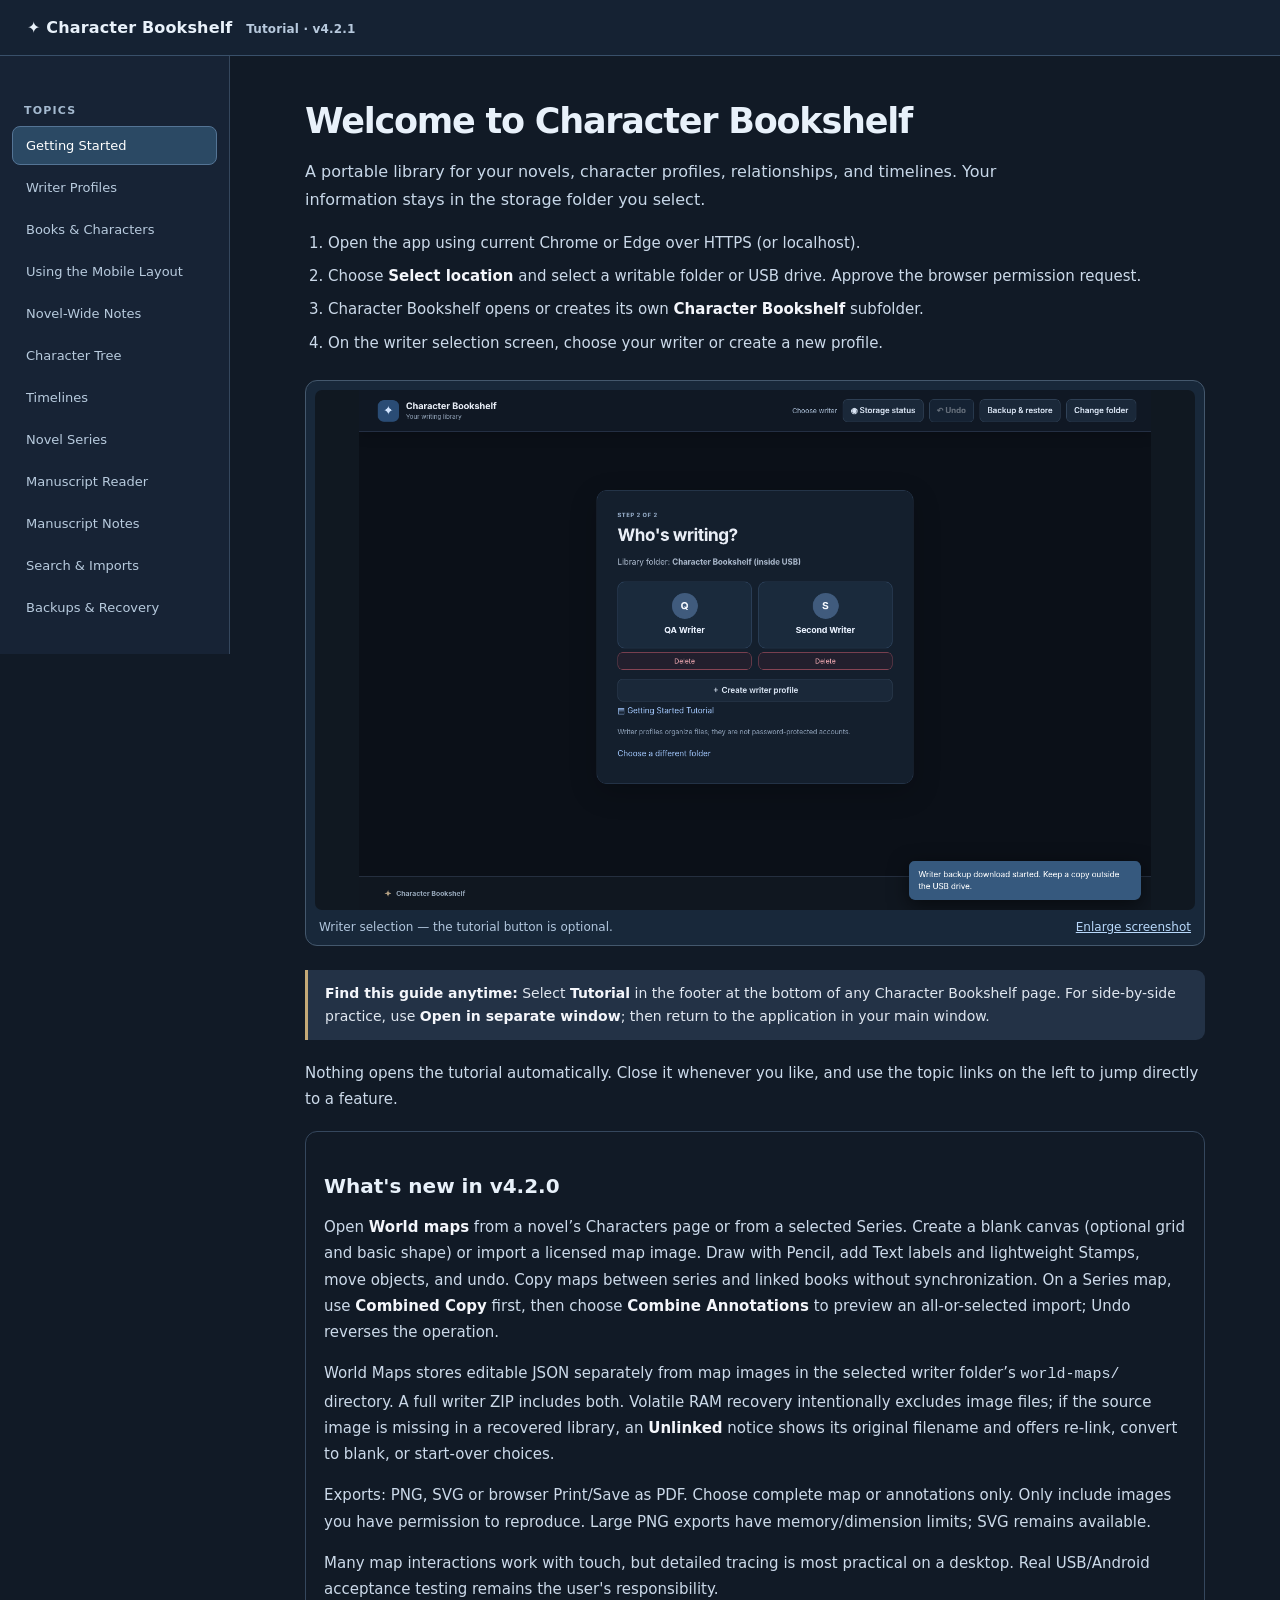
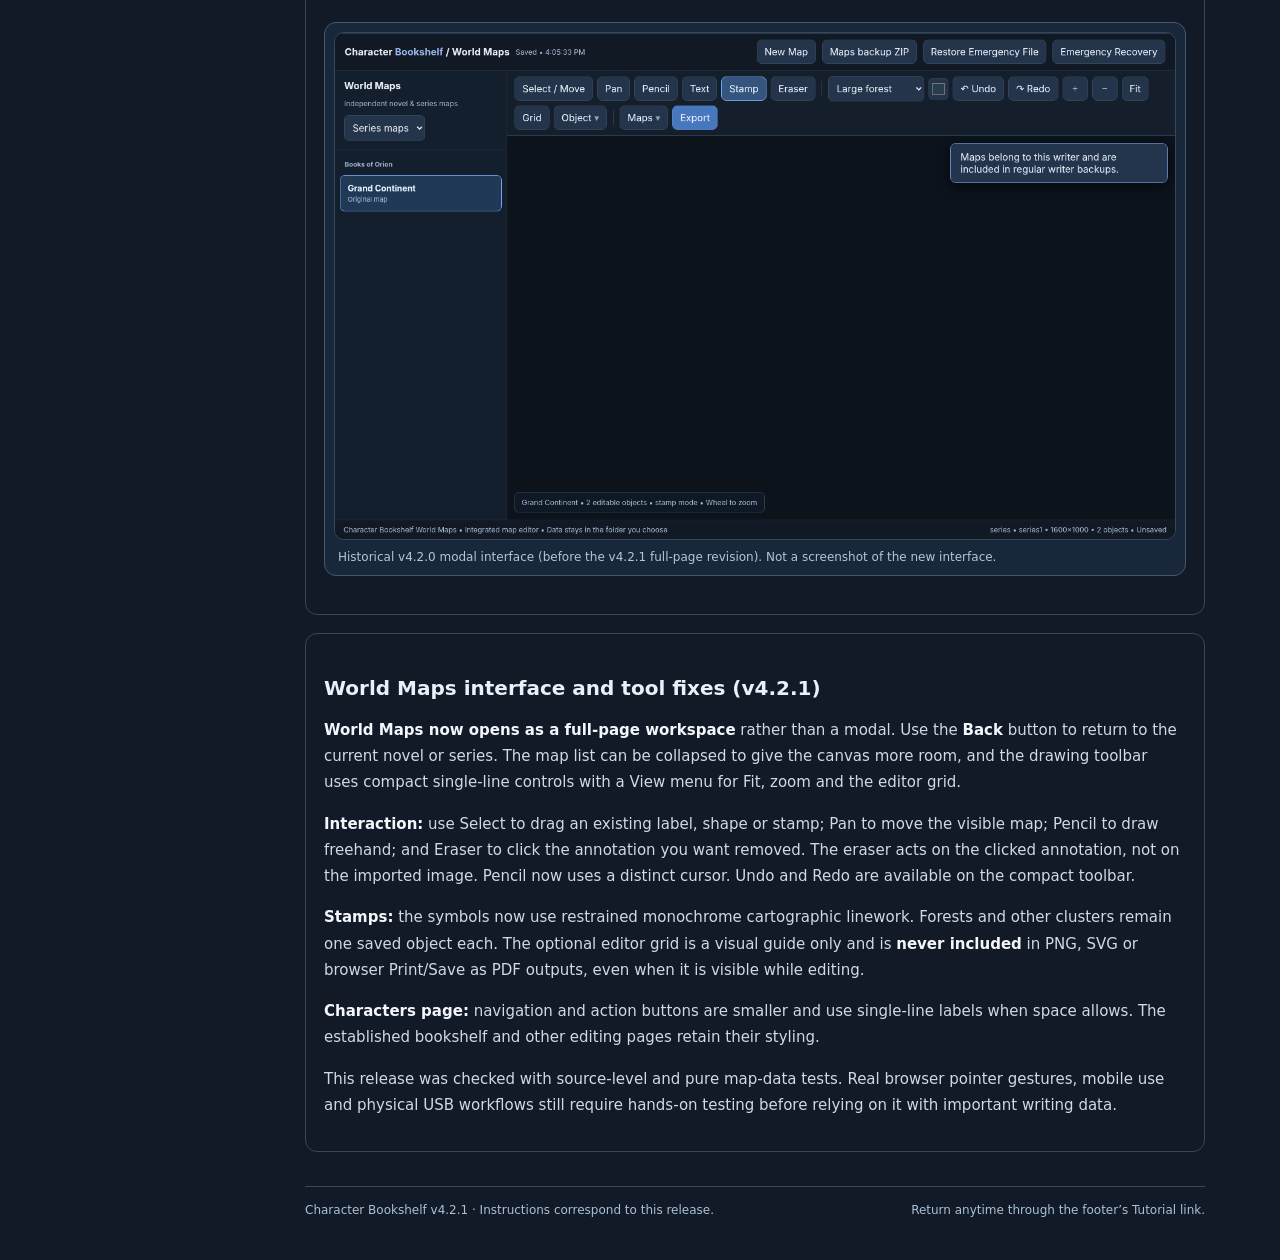
==== tutorial.html @ 82665883 "Add files via upload" ====
<!doctype html>
<html lang="en">
<head>
<meta charset="utf-8">
<meta name="viewport" content="width=device-width, initial-scale=1">
<title>Character Bookshelf v4.2.1 · Getting Started</title>
<style>
:root{color-scheme:dark;font-family:system-ui,-apple-system,'Segoe UI',sans-serif;background:#111a26;color:#e8f1fa}
*{box-sizing:border-box}body{margin:0}.tutorialHeader{height:auto;display:flex;justify-content:space-between;align-items:center;gap:12px;flex-wrap:wrap;padding:18px 27px;border-bottom:1px solid #39506a;background:#152233}
.tutorialBrand{font-weight:800;font-size:16px;letter-spacing:.01em}.tutorialVersion{font-size:12px;color:#b7c9dd;margin-left:8px}.tutorialLayout{display:grid;grid-template-columns:230px minmax(0,1fr);min-height:calc(100vh - 80px)}
nav{position:sticky;top:0;align-self:start;max-height:calc(100vh - 76px);overflow:auto;padding:24px 12px;border-right:1px solid #35475d;background:#172335}
nav h2{font-size:11px;letter-spacing:.11em;color:#a5bad0;padding:0 12px}nav a{display:block;color:#b8cbde;text-decoration:none;font-size:13px;padding:11px 13px;margin:3px 0;border-radius:8px;border:1px solid transparent}
nav a:hover,nav a.active{background:#2b4964;color:#fff;border-color:#547495}main{padding:clamp(18px,4vw,45px);max-width:990px;width:100%;margin:0 auto}
.topic{display:none;animation:appear .15s ease-out}.topic.active{display:block}@keyframes appear{from{opacity:.5;transform:translateY(4px)}to{opacity:1;transform:translateY(0)}}
h1{font-size:clamp(25px,3.6vw,35px);letter-spacing:-.035em;line-height:1.17;margin:0 0 15px}h2{font-size:20px;margin-top:24px}p,li{font-size:15px;line-height:1.75;color:#ccdaea}li{margin:7px 0}strong{color:#f4f6fb}a{color:#b9d9fb}.lead{font-size:16px;color:#c8d8e9;max-width:760px}ul,ol{padding-left:23px}
.guideNote{border-left:3px solid #c4a977;background:#233246;color:#e0e7f0;padding:12px 17px;border-radius:0 9px 9px 0;margin:20px 0;font-size:14px;line-height:1.65}
figure{margin:24px 0;border:1px solid #44586d;padding:9px;border-radius:12px;background:#18283a}figure img{display:block;width:100%;height:auto;max-height:520px;object-fit:contain;object-position:top center;border-radius:7px;background:#101821}figcaption{display:flex;justify-content:space-between;gap:15px;flex-wrap:wrap;padding:10px 4px 2px;font-size:12px;color:#b1c6dd}.outlineBtn{border:1px solid #537395;padding:8px 12px;border-radius:8px;background:#27435d;color:#f1f8ff;font:inherit;font-size:12px;cursor:pointer;text-decoration:none}.outlineBtn:hover{background:#386084}
.small{font-size:12px;color:#a9c0d8}.tutorialBottom{display:flex;justify-content:space-between;gap:12px;flex-wrap:wrap;margin-top:34px;padding-top:16px;border-top:1px solid #334a63}
@media(max-width:720px){.tutorialLayout{grid-template-columns:1fr}nav{position:relative;max-height:none;padding:12px;border-right:0;border-bottom:1px solid #334a63;display:flex;overflow-x:auto;gap:5px}nav h2{display:none}nav a{white-space:nowrap;flex:none;margin:0;padding:8px 11px}main{padding:23px 17px}.tutorialHeader{padding:15px 18px}}
@media print{.tutorialHeader button,nav,.tutorialBottom{display:none!important}.tutorialLayout{display:block}.topic{display:block!important;page-break-before:always}main{max-width:unset}figure{break-inside:avoid}}
</style>
</head>
<body>
<header class="tutorialHeader"><div class="tutorialBrand">✦ Character Bookshelf <span class="tutorialVersion">Tutorial · v4.2.1</span></div><button class="outlineBtn" id="tutorialPopOut" type="button">↗ Open in separate window</button></header>
<div class="tutorialLayout"><nav id="tutorialNav" aria-label="Tutorial topics">
  <h2>TOPICS</h2>
  <a href="#welcome" data-topic="welcome">Getting Started</a>
  <a href="#writers" data-topic="writers">Writer Profiles</a>
  <a href="#books" data-topic="books">Books &amp; Characters</a>
  <a href="#mobile" data-topic="mobile">Using the Mobile Layout</a>
  <a href="#novelnotes" data-topic="novelnotes">Novel-Wide Notes</a>
  <a href="#relationships" data-topic="relationships">Character Tree</a>
  <a href="#timeline" data-topic="timeline">Timelines</a>
  <a href="#series" data-topic="series">Novel Series</a>
  <a href="#reader" data-topic="reader">Manuscript Reader</a>
  <a href="#annotations" data-topic="annotations">Manuscript Notes</a>
  <a href="#search" data-topic="search">Search &amp; Imports</a>
  <a href="#recovery" data-topic="recovery">Backups &amp; Recovery</a>
</nav>
<main>
<section class="topic" id="welcome">
<h1>Welcome to Character Bookshelf</h1>
<p class="lead">A portable library for your novels, character profiles, relationships, and timelines. Your information stays in the storage folder you select.</p>
<ol><li>Open the app using current Chrome or Edge over HTTPS (or localhost).</li><li>Choose <strong>Select location</strong> and select a writable folder or USB drive. Approve the browser permission request.</li><li>Character Bookshelf opens or creates its own <strong>Character Bookshelf</strong> subfolder.</li><li>On the writer selection screen, choose your writer or create a new profile.</li></ol>
<figure><img src="tutorial-assets/startup.png" alt="Writer-selection screen after connecting the library, showing the optional Getting Started Tutorial button"><figcaption>Writer selection — the tutorial button is optional. <a href="tutorial-assets/startup.png" target="_blank" rel="noopener">Enlarge screenshot</a></figcaption></figure>
<div class="guideNote"><strong>Find this guide anytime:</strong> Select <strong>Tutorial</strong> in the footer at the bottom of any Character Bookshelf page. For side-by-side practice, use <strong>Open in separate window</strong>; then return to the application in your main window.</div>
<p>Nothing opens the tutorial automatically. Close it whenever you like, and use the topic links on the left to jump directly to a feature.</p>
</section>
<section class="topic" id="writers">
<h1>Writer Profiles</h1>
<p>Writer profiles separate different people’s libraries. They're organizational profiles, not password-protected accounts.</p>
<ol><li>After choosing storage, select <strong>Create writer profile</strong>.</li><li>Enter the writer’s name and open their bookshelf.</li><li>Use <strong>Switch writer</strong> when moving between libraries.</li></ol>
<figure><img src="tutorial-assets/bookshelf.png" alt="Writer bookshelf showing books, Recently Worked On and Series controls"><figcaption>Personal bookshelf and its novel controls. <a href="tutorial-assets/bookshelf.png" target="_blank" rel="noopener">Enlarge screenshot</a></figcaption></figure>
<div class="guideNote">Writer deletion is permanent. Export and verify a writer ZIP backup before deleting a profile or changing storage hardware.</div>
</section>
<section class="topic" id="books">
<h1>Books &amp; Characters</h1>
<ol><li>Choose <strong>New novel</strong> on the bookshelf to create a book.</li><li>Select its cover to open the character gallery.</li><li>Choose <strong>New character</strong> and enter the name.</li><li>Fill in the six profile sections and allow the save status to confirm your changes. New characters have general questions about the Lie, Truth, Want, Need, formative experiences and starting circumstances. Earlier characters retain their original questions; all characters have an optional freeform <strong>Character arc type</strong>.</li><li>Optional: add <strong>Aliases &amp; nicknames</strong> under Basic Information, separated with commas, semicolons, or new lines. Only variations you enter will be searched in the manuscript.</li></ol>
<figure><img src="tutorial-assets/character.png" alt="Character editor showing the six sections and aliases and nicknames field"><figcaption>Character details stay in the selected novel’s folder. <a href="tutorial-assets/character.png" target="_blank" rel="noopener">Enlarge screenshot</a></figcaption></figure>
<figure><img src="tutorial-assets/character-questions-v412.png" alt="New-character personality fields for the Lie, Truth, Want and Need"><figcaption>New character-development prompts. Existing profiles keep their previous questions. <a href="tutorial-assets/character-questions-v412.png" target="_blank" rel="noopener">Enlarge screenshot</a></figcaption></figure>
<p>To <strong>rename a book</strong>, open its character gallery and hover over the book title (or use the pencil shown on touch screens). Click the title, enter the new text, and save or cancel. This doesn't rename the underlying storage folder. You can also add your own comma-separated <strong>Character tags</strong> in Basic Information, then use <strong>Filter by tag</strong> in the character gallery.</p>
<p>Images and book covers are optional. A character you copy between novels becomes a separate profile, so editing one does not modify its counterpart.</p>
</section>
<section class="topic" id="mobile">
<h1>Using Character Bookshelf on a Phone</h1>
<p>The mobile interface is designed to keep your writing library readable on smaller screens. All of your writer, book, character and manuscript files remain in the same storage location; the mobile update changes the layout, not how your data is stored.</p>
<ol>
<li>At the top of the screen, check the always-visible <strong>save and recovery status</strong>. Tap <strong>☰ Menu</strong> to reveal Storage Status, Search Library, Refresh View, Undo, Backup &amp; Restore and other available application actions. Tap <strong>× Close</strong> to return to a compact header.</li>
<li>On your bookshelf, <strong>swipe sideways</strong> through Recently Worked On cards and book covers when more items extend beyond the screen. Linked series books still share the ordinary bookshelf.</li>
<li>Open a book to find its title above a two-column arrangement of actions. <strong>New character</strong> has a larger, full-width touch target.</li>
<li>Character Tree, Timeline, Manuscript, Novel Notes, Export PDF and Export Word are arranged in a tidy button grid. Character cards display in two columns on common phone sizes.</li>
<li>You can still use <strong>Tutorial</strong> at the bottom of the page whenever you need it. The pop-out guide works where your browser allows new windows.</li>
</ol>
<figure><img src="tutorial-assets/mobile-bookshelf-v413.png" alt="Mobile bookshelf with compact menu, writer status, recent character cards and book covers"><figcaption>Mobile bookshelf — less unused space between recent work and books. <a href="tutorial-assets/mobile-bookshelf-v413.png" target="_blank" rel="noopener">Enlarge screenshot</a></figcaption></figure>
<figure><img src="tutorial-assets/mobile-novel-v413.png" alt="Mobile character gallery with full-width title and neatly grouped buttons"><figcaption>Novel page — actions sit below the book title for easier tapping. <a href="tutorial-assets/mobile-novel-v413.png" target="_blank" rel="noopener">Enlarge screenshot</a></figcaption></figure>
<div class="guideNote"><strong>Storage on mobile:</strong> Folder selection and permissions still depend on your browser and operating system. Use a supported browser and keep a separate backup of your writing. The app's existing USB/folder access code was not changed by v4.1.3.</div>
</section>
<section class="topic" id="novelnotes">
<h1>Novel-Wide Notes</h1>
<p>Keep general notes about your novel without attaching them to a character, a timeline entry or a manuscript passage.</p>
<ol><li>Open the novel’s character gallery and select <strong>Novel notes</strong>.</li><li>Click <strong>Add note</strong>, enter your text, and select <strong>Save note</strong>.</li><li>You can edit or delete notes later. These notes are stored in a separate JSON file inside the same novel folder.</li><li><strong>Search library</strong> also finds your novel notes, and they are included in writer ZIP backups and recovery snapshots.</li></ol>
<figure><img src="tutorial-assets/novel-notes-v412.png" alt="Novel notes page with a sample note and save controls"><figcaption>Novel-wide notes, separate from the read-only manuscript. <a href="tutorial-assets/novel-notes-v412.png" target="_blank" rel="noopener">Enlarge screenshot</a></figcaption></figure>
</section>
<section class="topic" id="relationships">
<h1>Character Tree</h1>
<p>The Character Tree creates a visual map from the relationships stored in your character profiles.</p>
<ol><li>Open a novel and choose <strong>Character tree</strong>.</li><li>Drag cards to arrange them, or drag one card onto another to create a relationship.</li><li>Choose relationship types and notes in the connection editor.</li><li>Use the legend for relationship colors, or export the tree to PNG or PDF.</li></ol>
<figure><img src="tutorial-assets/tree.png" alt="Character tree with connected character cards and relationship lines"><figcaption>The relationship tree stays independent for each novel. <a href="tutorial-assets/tree.png" target="_blank" rel="noopener">Enlarge screenshot</a></figcaption></figure>
<div class="guideNote">When you copy characters within a series, a relationship is transferred only after both endpoints exist in the destination book. Removing a copied relationship does not change the source book or recreate that deleted link later.</div>
</section>
<section class="topic" id="timeline">
<h1>Timelines</h1>
<p>Timelines organize structured events. Freeform notes are never automatically converted into timeline entries.</p>
<ol><li>Open a novel’s <strong>Timeline</strong>.</li><li>Choose <strong>Add Event</strong> and enter a title. The year and date are optional.</li><li>Choose characters associated with the event and save it.</li><li>Use <strong>All Characters</strong> or <strong>By Character</strong> to change the view.</li></ol>
<figure><img src="tutorial-assets/timeline.png" alt="Timeline of structured novel events including dated entries"><figcaption>Novel timeline: edits here are reflected in any linked Series view. <a href="tutorial-assets/timeline.png" target="_blank" rel="noopener">Enlarge screenshot</a></figcaption></figure>
<p>An event without a sortable year remains undated; the application does not invent one. You can edit it later from its original book.</p>
</section>
<section class="topic" id="series">
<h1>Novel Series</h1>
<p>Series are optional. Linked novels remain on your regular bookshelf, next to their series companions. Look for the small ◇ series label on a book cover; select that label to open its Series page. No separate series-only shelf is created, and no novel files are moved or merged.</p>
<ol><li>On the bookshelf, choose <strong>Series</strong>, then <strong>New series</strong>.</li><li>Link existing novels using <strong>Link book</strong>; move their order with the arrow controls. Return to your regular bookshelf and select the subtle series label on any linked cover to reopen that Series page.</li><li>Choose a source book, character, and destination book, then select <strong>Copy character</strong>.</li><li>Open the destination book to edit the copied profile independently.</li><li>See dated events from all member novels under <strong>Combined series timeline</strong>. Events with no sortable year appear under <strong>Undated / relative events</strong>, labeled by book.</li></ol>
<figure><img src="tutorial-assets/series.png" alt="Series screen with linked books, character copying, and combined timeline"><figcaption>Series organization and combined chronology. <a href="tutorial-assets/series.png" target="_blank" rel="noopener">Enlarge screenshot</a></figcaption></figure>
<div class="guideNote">The series timeline is read-only. Selecting an event opens its original book so you can edit it there. Unlinking a book or deleting a series grouping never deletes its underlying novel files.</div>
</section>
<section class="topic" id="reader">
<h1>Manuscript Reader</h1>
<p>Import a separate read-only copy of a <strong>DOCX, TXT, or PDF</strong> manuscript into a novel. Your original document stays wherever you keep it.</p>
<ol><li>Open the book’s <strong>Manuscript</strong> page.</li><li><strong>Drop a PDF, DOCX or TXT file</strong> into the import area, or select <strong>Import manuscript</strong> to browse for one (up to 64 MiB). Replacing an existing copy requires confirmation.</li><li>For TXT and DOCX, select a character on the right to see mention counts, grouped previews, and Next/Previous controls. Choose a preview to jump and highlight the mention.</li><li>Use the chapter navigation and text-size controls for easier reading.</li></ol>
<figure><img src="tutorial-assets/manuscript.png" alt="TXT manuscript reader with character mention sidebar and highlighted mention"><figcaption>Character mention navigation on a text-based manuscript. <a href="tutorial-assets/manuscript.png" target="_blank" rel="noopener">Enlarge screenshot</a></figcaption></figure>
<div class="guideNote"><strong>PDF limitation:</strong> PDF files open in the browser's native PDF viewer, which does not expose precise text-match locations to this version. Use the browser PDF Find and page navigation. Character mention counts and jump-to-match highlighting are supported for TXT and DOCX only.</div>
</section>
<section class="topic" id="annotations">
<h1>Manuscript Notes &amp; Annotated Export</h1>
<p>Manuscript notes belong to the novel, not the imported document. Your original text is not changed when notes are created or edited.</p>
<ol><li>For <strong>TXT and DOCX</strong>, highlight text within one paragraph and select <strong>Passage note</strong>. Type your note and save it.</li><li>Select <strong>Chapter / page note</strong> to attach a general note to the current chapter; on PDFs, this becomes a page note instead.</li><li>Use <strong>Go to location</strong>, <strong>Edit</strong>, or <strong>Delete</strong> on saved notes.</li><li>When a manuscript is replaced, Character Bookshelf compares the saved quote and surrounding text. Clearly identified quotes are relocated. Ambiguous matches need your review, and missing text is marked <strong>Unlinked</strong> without deleting the note.</li><li>For TXT and DOCX, choose <strong>Export annotated PDF</strong>, then choose <strong>Print / Save as PDF</strong> in the new tab to create a printable copy with notes beside the corresponding paragraphs.</li></ol>
<figure><img src="tutorial-assets/manuscript-notes-v412.png" alt="Notes panel with one passage note and one chapter note"><figcaption>Passage and chapter notes with independent editing. <a href="tutorial-assets/manuscript-notes-v412.png" target="_blank" rel="noopener">Enlarge screenshot</a></figcaption></figure>
<div class="guideNote"><strong>PDF limitation:</strong> A PDF can receive page notes, but highlighting native PDF text and exporting the original PDF pages with side annotations is not yet supported. The PDF export button produces a <strong>notes-only report</strong> instead. Save your original PDF separately. A changed page number must be reviewed or confirmed after replacement.</div>
</section>
<section class="topic" id="search">
<h1>Search &amp; Imports</h1>
<p><strong>Universal Search</strong> searches names, character fields, relationship information, novel titles and timeline events for the selected writer. Whole-word matching avoids false hits such as searching for “Ron” inside “chronic.”</p>
<ol><li>Choose <strong>Search library</strong> from the navigation.</li><li>Enter a word or phrase and select <strong>Search</strong>.</li><li>Click a result to open the matching character or event.</li><li>Use <strong>Refresh View</strong> after editing files from another program to rebuild the temporary search index.</li></ol>
<p>You can also <strong>drag and drop a character JSON file</strong> into the Character Gallery, or use <strong>Import character</strong>. Proposed edits can be compared with saved profiles before changes are committed. Nothing is automatically merged. Dragging does not bypass duplicate review.</p>
<div class="guideNote">The search index is temporary and is rebuilt when needed; it does not create a separate permanent database. External changes may not appear instantly until refreshed or the index becomes stale.</div>
</section>
<section class="topic" id="recovery">
<h1>Backups &amp; Recovery</h1>
<p>Protect your library by keeping verified backups separate from your primary USB drive.</p>
<ol><li>Select <strong>Backup &amp; restore</strong>.</li><li>Export the current writer's ZIP. It includes characters, trees, timelines, portraits, book covers, series metadata, and imported manuscript copies.</li><li>Store the backup on a different device and periodically verify its contents.</li><li>Check <strong>Storage status</strong> to see verified writes, recovery completeness, and the live RAM snapshot size in <strong>MiB</strong> (out of 384 MiB). The compact usage figure also appears near the save status in the header.</li></ol>
<figure><img src="tutorial-assets/recovery-size-v412.png" alt="Storage and recovery dialog showing exact RAM snapshot size and limits"><figcaption>Storage status and temporary recovery snapshot. <a href="tutorial-assets/recovery-size-v412.png" target="_blank" rel="noopener">Enlarge screenshot</a></figcaption></figure>
<div class="guideNote"><strong>Important:</strong> The temporary RAM recovery snapshot excludes imported PDF, DOCX, and TXT manuscript copies. Those are in regular ZIP backups, not emergency RAM recovery. Keep your original manuscript files. The snapshot disappears when the browser reloads, closes, or crashes.</div>
<p>If the USB drive disconnects or a save fails, <strong>leave the tab open</strong>. Follow the on-screen recovery instructions and save recoverable files to a different location if offered. Some recovery copies may be incomplete. Wait for <strong>Saved</strong> before safely ejecting storage.</p>
</section>
<section class="guideSection" id="new-tools-release-note" style="padding:18px;border:1px solid #35475d;border-radius:12px;margin:18px 0"><h2>What's new in v4.2.0</h2><p>Open <strong>World maps</strong> from a novel’s Characters page or from a selected Series. Create a blank canvas (optional grid and basic shape) or import a licensed map image. Draw with Pencil, add Text labels and lightweight Stamps, move objects, and undo. Copy maps between series and linked books without synchronization. On a Series map, use <strong>Combined Copy</strong> first, then choose <strong>Combine Annotations</strong> to preview an all-or-selected import; Undo reverses the operation.</p><p>World Maps stores editable JSON separately from map images in the selected writer folder’s <code>world-maps/</code> directory. A full writer ZIP includes both. Volatile RAM recovery intentionally excludes image files; if the source image is missing in a recovered library, an <strong>Unlinked</strong> notice shows its original filename and offers re-link, convert to blank, or start-over choices.</p><p>Exports: PNG, SVG or browser Print/Save as PDF. Choose complete map or annotations only. Only include images you have permission to reproduce. Large PNG exports have memory/dimension limits; SVG remains available.</p><p>Many map interactions work with touch, but detailed tracing is most practical on a desktop. Real USB/Android acceptance testing remains the user's responsibility.</p><figure style="margin:20px 0"><img src="tutorial-assets/world-maps-v420.png" alt="World Maps editor on a simulated writer library" style="width:100%;max-width:900px;border-radius:10px;border:1px solid #35475d"><figcaption>Historical v4.2.0 modal interface (before the v4.2.1 full-page revision). Not a screenshot of the new interface.</figcaption></figure></section><section class="guideSection" id="world-maps-v421" style="padding:18px;border:1px solid #35475d;border-radius:12px;margin:18px 0"><h2>World Maps interface and tool fixes (v4.2.1)</h2><p><strong>World Maps now opens as a full-page workspace</strong> rather than a modal. Use the <strong>Back</strong> button to return to the current novel or series. The map list can be collapsed to give the canvas more room, and the drawing toolbar uses compact single-line controls with a View menu for Fit, zoom and the editor grid.</p><p><strong>Interaction:</strong> use Select to drag an existing label, shape or stamp; Pan to move the visible map; Pencil to draw freehand; and Eraser to click the annotation you want removed. The eraser acts on the clicked annotation, not on the imported image. Pencil now uses a distinct cursor. Undo and Redo are available on the compact toolbar.</p><p><strong>Stamps:</strong> the symbols now use restrained monochrome cartographic linework. Forests and other clusters remain one saved object each. The optional editor grid is a visual guide only and is <strong>never included</strong> in PNG, SVG or browser Print/Save as PDF outputs, even when it is visible while editing.</p><p><strong>Characters page:</strong> navigation and action buttons are smaller and use single-line labels when space allows. The established bookshelf and other editing pages retain their styling.</p><p>This release was checked with source-level and pure map-data tests. Real browser pointer gestures, mobile use and physical USB workflows still require hands-on testing before relying on it with important writing data.</p></section><div class="tutorialBottom"><span class="small">Character Bookshelf v4.2.1 · Instructions correspond to this release.</span><span class="small">Return anytime through the footer’s Tutorial link.</span></div>
</main></div>
<script>
(function(){
 const anchors=[...document.querySelectorAll('[data-topic]')],topics=[...document.querySelectorAll('.topic')];
 function navigate(){const selected=location.hash.slice(1);const id=topics.some(t=>t.id===selected)?selected:'welcome';
  topics.forEach(t=>t.classList.toggle('active',t.id===id));anchors.forEach(a=>{a.classList.toggle('active',a.dataset.topic===id);if(a.dataset.topic===id)a.setAttribute('aria-current','page');else a.removeAttribute('aria-current');});window.scrollTo(0,0);
 }
 window.addEventListener('hashchange',navigate);navigate();
 const btn=document.getElementById('tutorialPopOut');
 btn.addEventListener('click',()=>{
   const href=new URL('tutorial.html'+(location.hash||'#welcome'),location.href).href;
   const child=window.open(href,'characterBookshelfTutorial','width=1050,height=800,resizable=yes,scrollbars=yes');
   if(child)child.focus();else btn.textContent='Pop-up blocked — allow pop-ups for this site';
 });
 if(window.top===window)btn.hidden=true;
})();
</script>
</body>
</html>
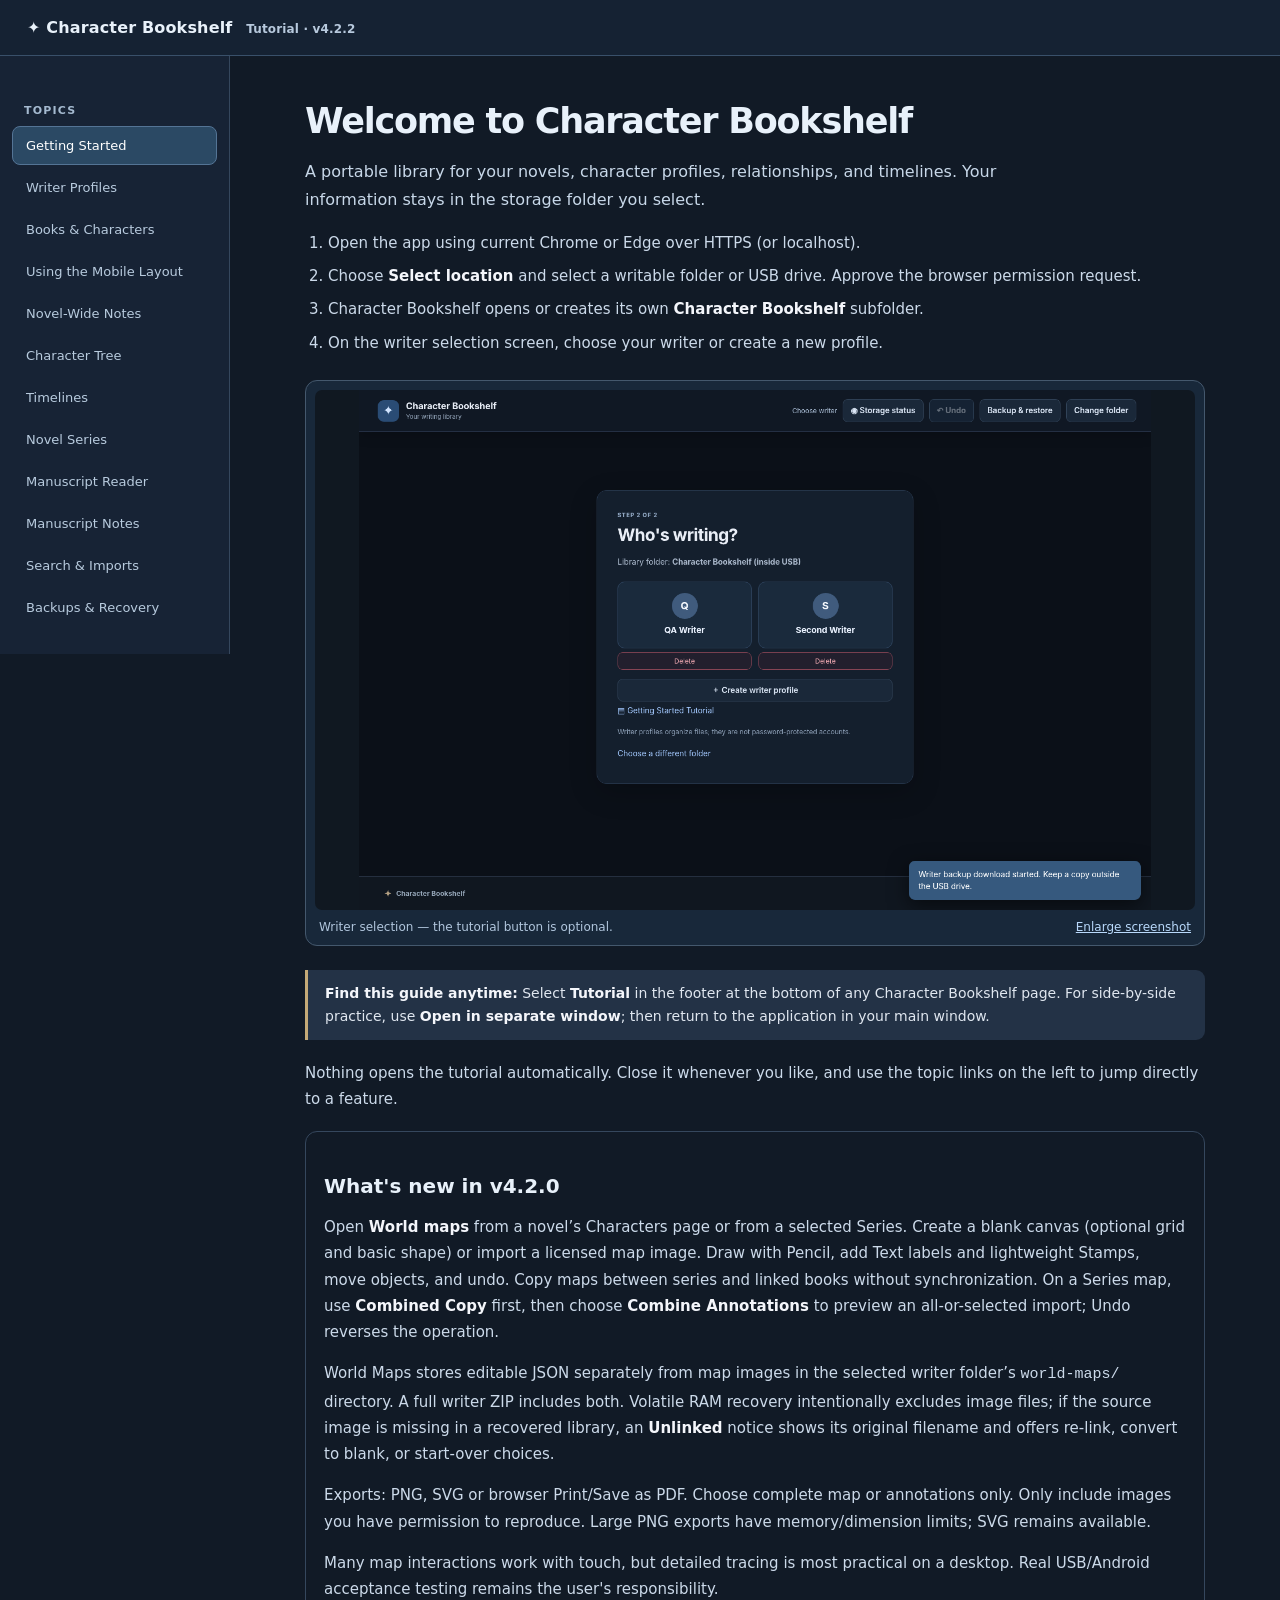
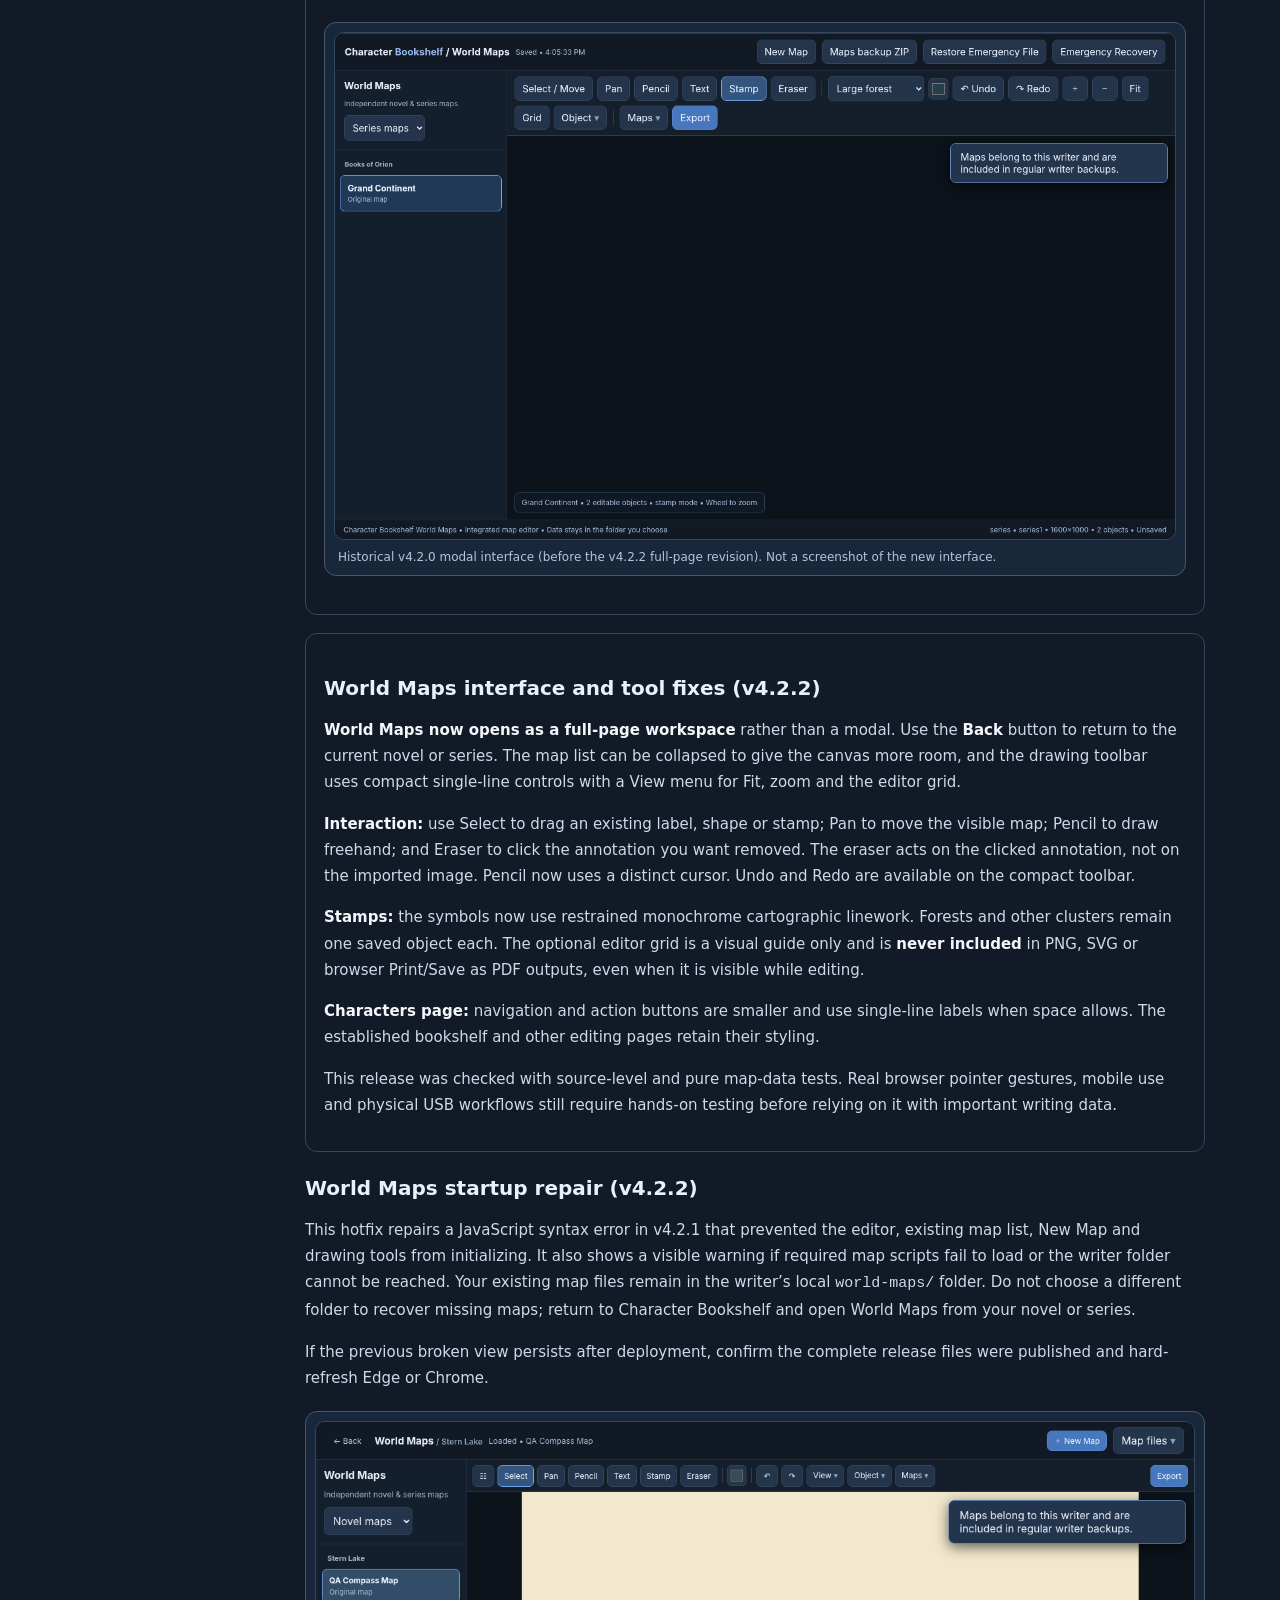
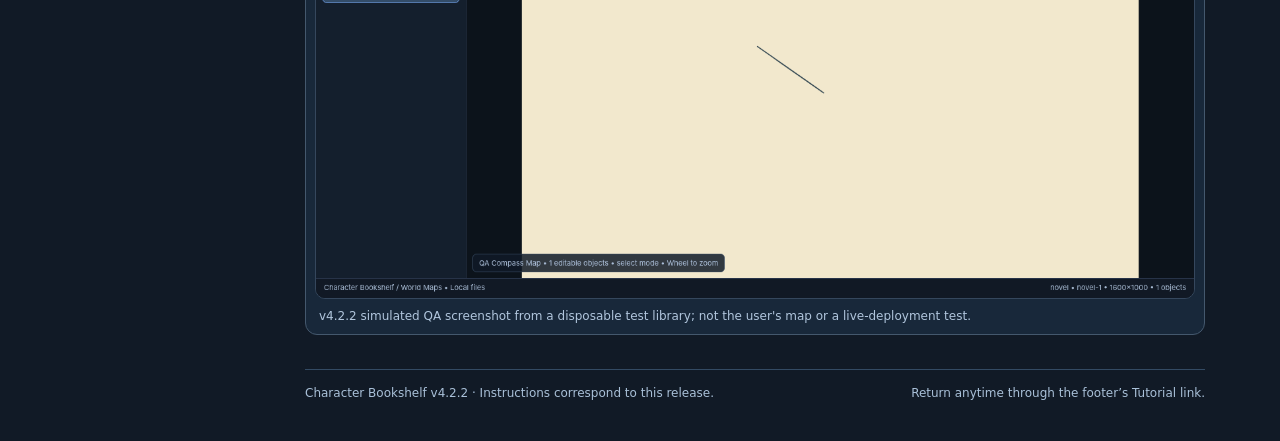
==== commit ac30dcaa: "Add files via upload" ====
--- a/tutorial.html
+++ b/tutorial.html
@@ -3,7 +3,7 @@
 <head>
 <meta charset="utf-8">
 <meta name="viewport" content="width=device-width, initial-scale=1">
-<title>Character Bookshelf v4.2.1 · Getting Started</title>
+<title>Character Bookshelf v4.2.2 · Getting Started</title>
 <style>
 :root{color-scheme:dark;font-family:system-ui,-apple-system,'Segoe UI',sans-serif;background:#111a26;color:#e8f1fa}
 *{box-sizing:border-box}body{margin:0}.tutorialHeader{height:auto;display:flex;justify-content:space-between;align-items:center;gap:12px;flex-wrap:wrap;padding:18px 27px;border-bottom:1px solid #39506a;background:#152233}
@@ -21,7 +21,7 @@
 </style>
 </head>
 <body>
-<header class="tutorialHeader"><div class="tutorialBrand">✦ Character Bookshelf <span class="tutorialVersion">Tutorial · v4.2.1</span></div><button class="outlineBtn" id="tutorialPopOut" type="button">↗ Open in separate window</button></header>
+<header class="tutorialHeader"><div class="tutorialBrand">✦ Character Bookshelf <span class="tutorialVersion">Tutorial · v4.2.2</span></div><button class="outlineBtn" id="tutorialPopOut" type="button">↗ Open in separate window</button></header>
 <div class="tutorialLayout"><nav id="tutorialNav" aria-label="Tutorial topics">
   <h2>TOPICS</h2>
   <a href="#welcome" data-topic="welcome">Getting Started</a>
@@ -131,7 +131,7 @@
 <div class="guideNote"><strong>Important:</strong> The temporary RAM recovery snapshot excludes imported PDF, DOCX, and TXT manuscript copies. Those are in regular ZIP backups, not emergency RAM recovery. Keep your original manuscript files. The snapshot disappears when the browser reloads, closes, or crashes.</div>
 <p>If the USB drive disconnects or a save fails, <strong>leave the tab open</strong>. Follow the on-screen recovery instructions and save recoverable files to a different location if offered. Some recovery copies may be incomplete. Wait for <strong>Saved</strong> before safely ejecting storage.</p>
 </section>
-<section class="guideSection" id="new-tools-release-note" style="padding:18px;border:1px solid #35475d;border-radius:12px;margin:18px 0"><h2>What's new in v4.2.0</h2><p>Open <strong>World maps</strong> from a novel’s Characters page or from a selected Series. Create a blank canvas (optional grid and basic shape) or import a licensed map image. Draw with Pencil, add Text labels and lightweight Stamps, move objects, and undo. Copy maps between series and linked books without synchronization. On a Series map, use <strong>Combined Copy</strong> first, then choose <strong>Combine Annotations</strong> to preview an all-or-selected import; Undo reverses the operation.</p><p>World Maps stores editable JSON separately from map images in the selected writer folder’s <code>world-maps/</code> directory. A full writer ZIP includes both. Volatile RAM recovery intentionally excludes image files; if the source image is missing in a recovered library, an <strong>Unlinked</strong> notice shows its original filename and offers re-link, convert to blank, or start-over choices.</p><p>Exports: PNG, SVG or browser Print/Save as PDF. Choose complete map or annotations only. Only include images you have permission to reproduce. Large PNG exports have memory/dimension limits; SVG remains available.</p><p>Many map interactions work with touch, but detailed tracing is most practical on a desktop. Real USB/Android acceptance testing remains the user's responsibility.</p><figure style="margin:20px 0"><img src="tutorial-assets/world-maps-v420.png" alt="World Maps editor on a simulated writer library" style="width:100%;max-width:900px;border-radius:10px;border:1px solid #35475d"><figcaption>Historical v4.2.0 modal interface (before the v4.2.1 full-page revision). Not a screenshot of the new interface.</figcaption></figure></section><section class="guideSection" id="world-maps-v421" style="padding:18px;border:1px solid #35475d;border-radius:12px;margin:18px 0"><h2>World Maps interface and tool fixes (v4.2.1)</h2><p><strong>World Maps now opens as a full-page workspace</strong> rather than a modal. Use the <strong>Back</strong> button to return to the current novel or series. The map list can be collapsed to give the canvas more room, and the drawing toolbar uses compact single-line controls with a View menu for Fit, zoom and the editor grid.</p><p><strong>Interaction:</strong> use Select to drag an existing label, shape or stamp; Pan to move the visible map; Pencil to draw freehand; and Eraser to click the annotation you want removed. The eraser acts on the clicked annotation, not on the imported image. Pencil now uses a distinct cursor. Undo and Redo are available on the compact toolbar.</p><p><strong>Stamps:</strong> the symbols now use restrained monochrome cartographic linework. Forests and other clusters remain one saved object each. The optional editor grid is a visual guide only and is <strong>never included</strong> in PNG, SVG or browser Print/Save as PDF outputs, even when it is visible while editing.</p><p><strong>Characters page:</strong> navigation and action buttons are smaller and use single-line labels when space allows. The established bookshelf and other editing pages retain their styling.</p><p>This release was checked with source-level and pure map-data tests. Real browser pointer gestures, mobile use and physical USB workflows still require hands-on testing before relying on it with important writing data.</p></section><div class="tutorialBottom"><span class="small">Character Bookshelf v4.2.1 · Instructions correspond to this release.</span><span class="small">Return anytime through the footer’s Tutorial link.</span></div>
+<section class="guideSection" id="new-tools-release-note" style="padding:18px;border:1px solid #35475d;border-radius:12px;margin:18px 0"><h2>What's new in v4.2.0</h2><p>Open <strong>World maps</strong> from a novel’s Characters page or from a selected Series. Create a blank canvas (optional grid and basic shape) or import a licensed map image. Draw with Pencil, add Text labels and lightweight Stamps, move objects, and undo. Copy maps between series and linked books without synchronization. On a Series map, use <strong>Combined Copy</strong> first, then choose <strong>Combine Annotations</strong> to preview an all-or-selected import; Undo reverses the operation.</p><p>World Maps stores editable JSON separately from map images in the selected writer folder’s <code>world-maps/</code> directory. A full writer ZIP includes both. Volatile RAM recovery intentionally excludes image files; if the source image is missing in a recovered library, an <strong>Unlinked</strong> notice shows its original filename and offers re-link, convert to blank, or start-over choices.</p><p>Exports: PNG, SVG or browser Print/Save as PDF. Choose complete map or annotations only. Only include images you have permission to reproduce. Large PNG exports have memory/dimension limits; SVG remains available.</p><p>Many map interactions work with touch, but detailed tracing is most practical on a desktop. Real USB/Android acceptance testing remains the user's responsibility.</p><figure style="margin:20px 0"><img src="tutorial-assets/world-maps-v420.png" alt="World Maps editor on a simulated writer library" style="width:100%;max-width:900px;border-radius:10px;border:1px solid #35475d"><figcaption>Historical v4.2.0 modal interface (before the v4.2.2 full-page revision). Not a screenshot of the new interface.</figcaption></figure></section><section class="guideSection" id="world-maps-v421" style="padding:18px;border:1px solid #35475d;border-radius:12px;margin:18px 0"><h2>World Maps interface and tool fixes (v4.2.2)</h2><p><strong>World Maps now opens as a full-page workspace</strong> rather than a modal. Use the <strong>Back</strong> button to return to the current novel or series. The map list can be collapsed to give the canvas more room, and the drawing toolbar uses compact single-line controls with a View menu for Fit, zoom and the editor grid.</p><p><strong>Interaction:</strong> use Select to drag an existing label, shape or stamp; Pan to move the visible map; Pencil to draw freehand; and Eraser to click the annotation you want removed. The eraser acts on the clicked annotation, not on the imported image. Pencil now uses a distinct cursor. Undo and Redo are available on the compact toolbar.</p><p><strong>Stamps:</strong> the symbols now use restrained monochrome cartographic linework. Forests and other clusters remain one saved object each. The optional editor grid is a visual guide only and is <strong>never included</strong> in PNG, SVG or browser Print/Save as PDF outputs, even when it is visible while editing.</p><p><strong>Characters page:</strong> navigation and action buttons are smaller and use single-line labels when space allows. The established bookshelf and other editing pages retain their styling.</p><p>This release was checked with source-level and pure map-data tests. Real browser pointer gestures, mobile use and physical USB workflows still require hands-on testing before relying on it with important writing data.</p></section><section class="guideSection" id="world-maps-v422"><h2>World Maps startup repair (v4.2.2)</h2><p>This hotfix repairs a JavaScript syntax error in v4.2.1 that prevented the editor, existing map list, New Map and drawing tools from initializing. It also shows a visible warning if required map scripts fail to load or the writer folder cannot be reached. Your existing map files remain in the writer’s local <code>world-maps/</code> folder. Do not choose a different folder to recover missing maps; return to Character Bookshelf and open World Maps from your novel or series.</p><p>If the previous broken view persists after deployment, confirm the complete release files were published and hard-refresh Edge or Chrome.</p><figure style="margin:20px 0"><img src="tutorial-assets/world-maps-v422-qa.png" alt="v4.2.2 World Maps editor in a disposable simulated library" style="width:100%;max-width:900px;border-radius:10px;border:1px solid #35475d"><figcaption>v4.2.2 simulated QA screenshot from a disposable test library; not the user's map or a live-deployment test.</figcaption></figure></section><div class="tutorialBottom"><span class="small">Character Bookshelf v4.2.2 · Instructions correspond to this release.</span><span class="small">Return anytime through the footer’s Tutorial link.</span></div>
 </main></div>
 <script>
 (function(){
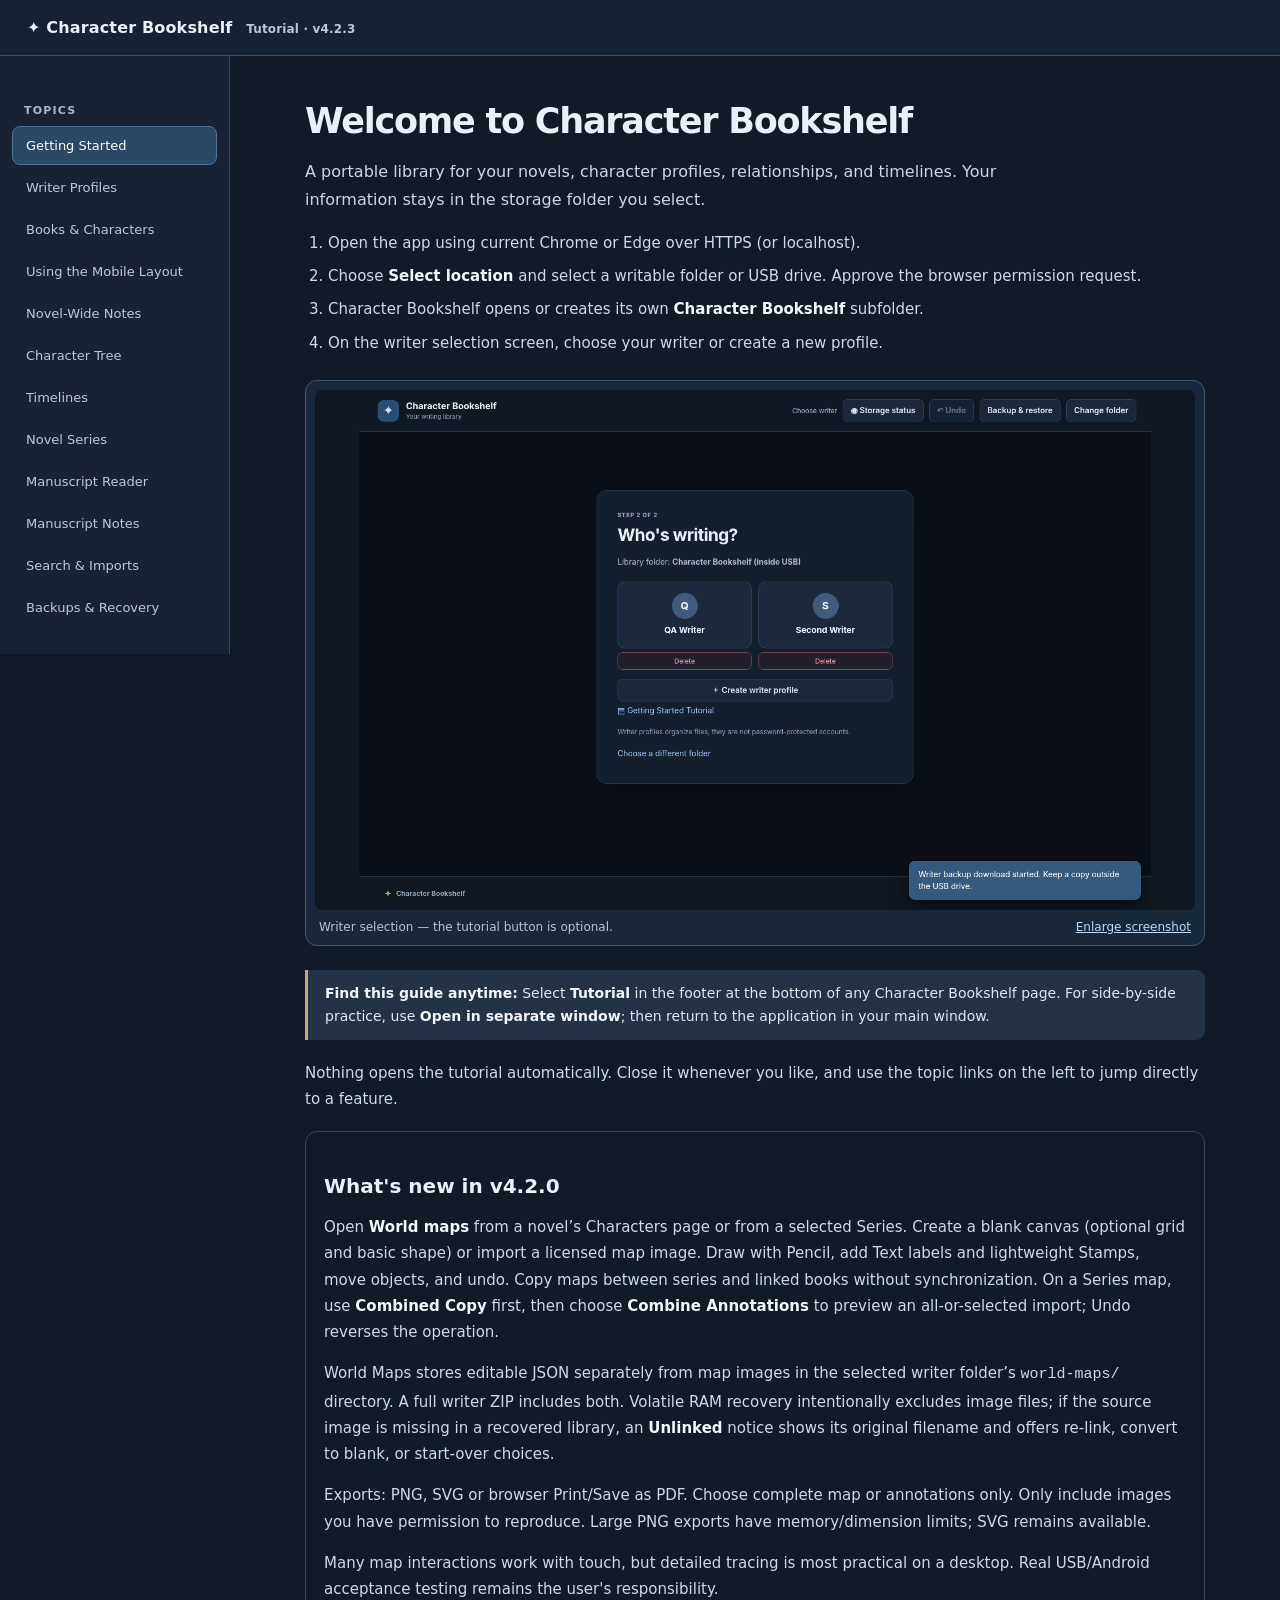
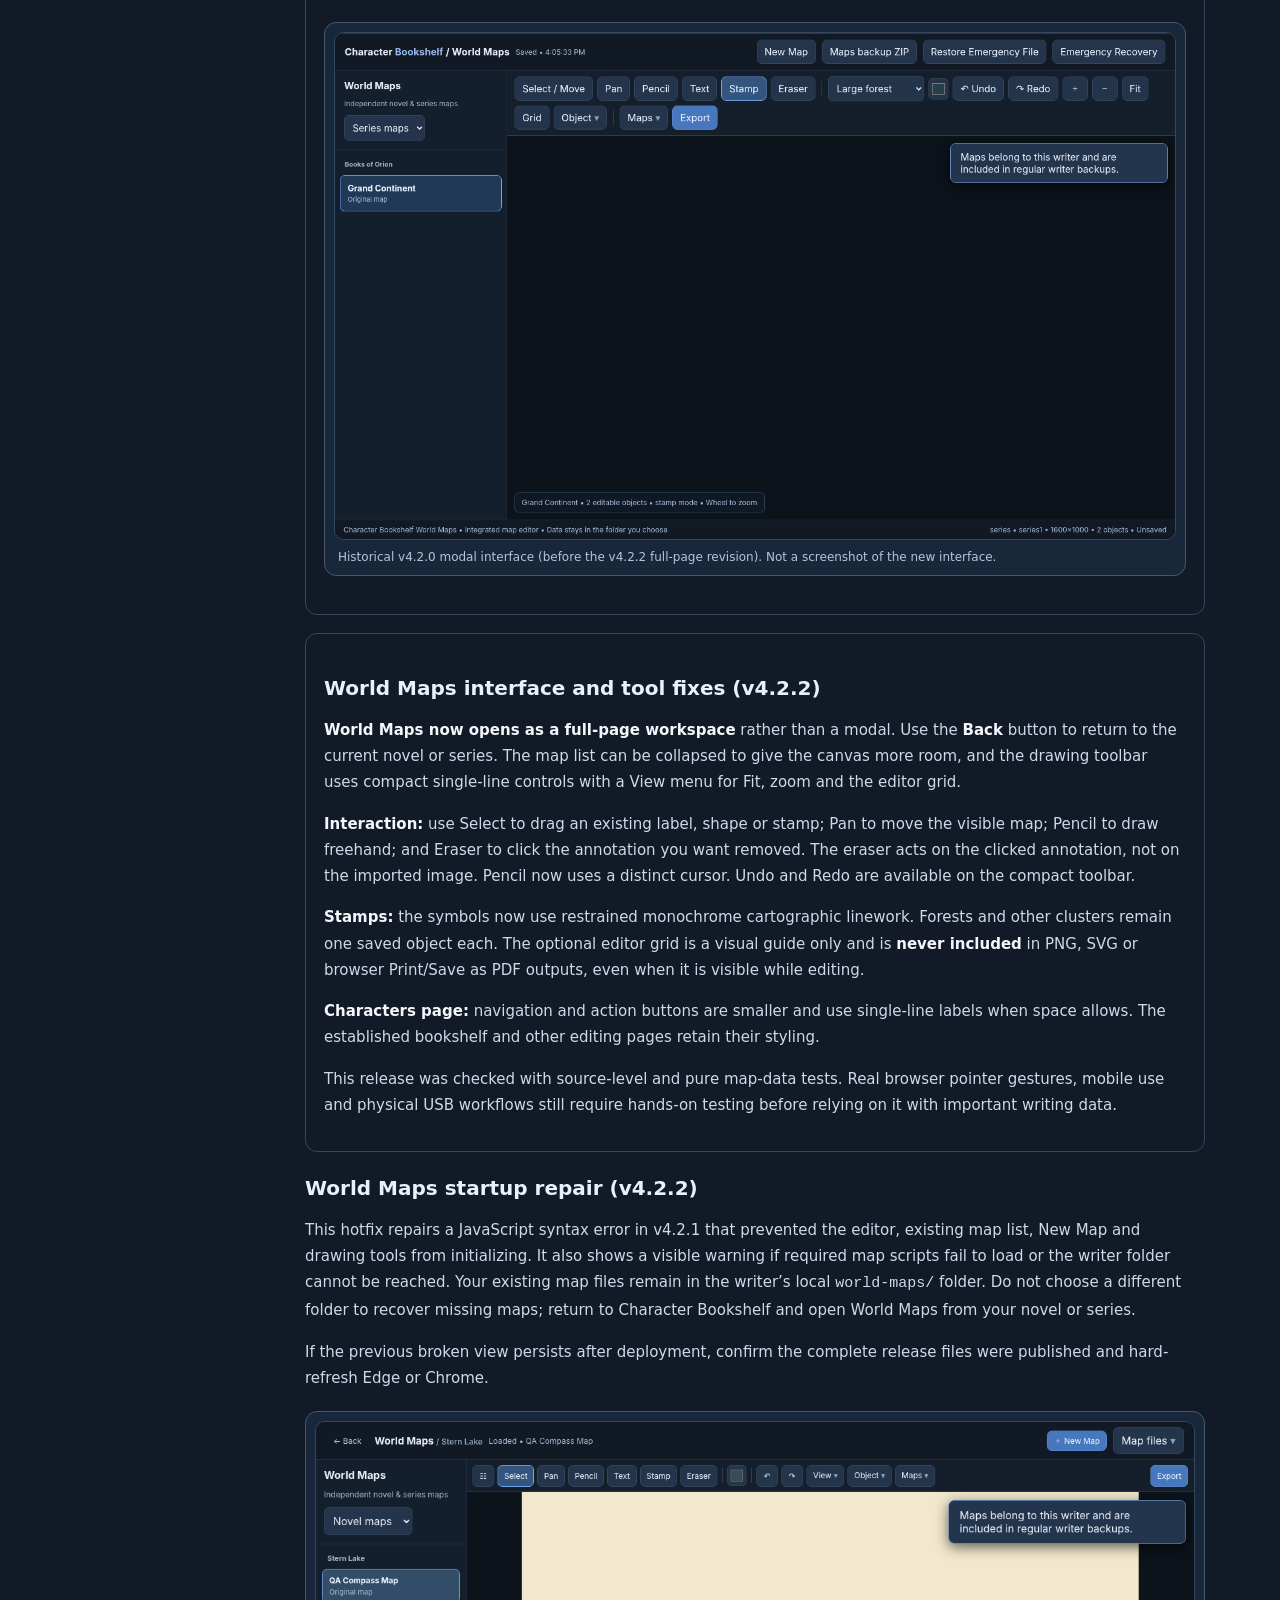
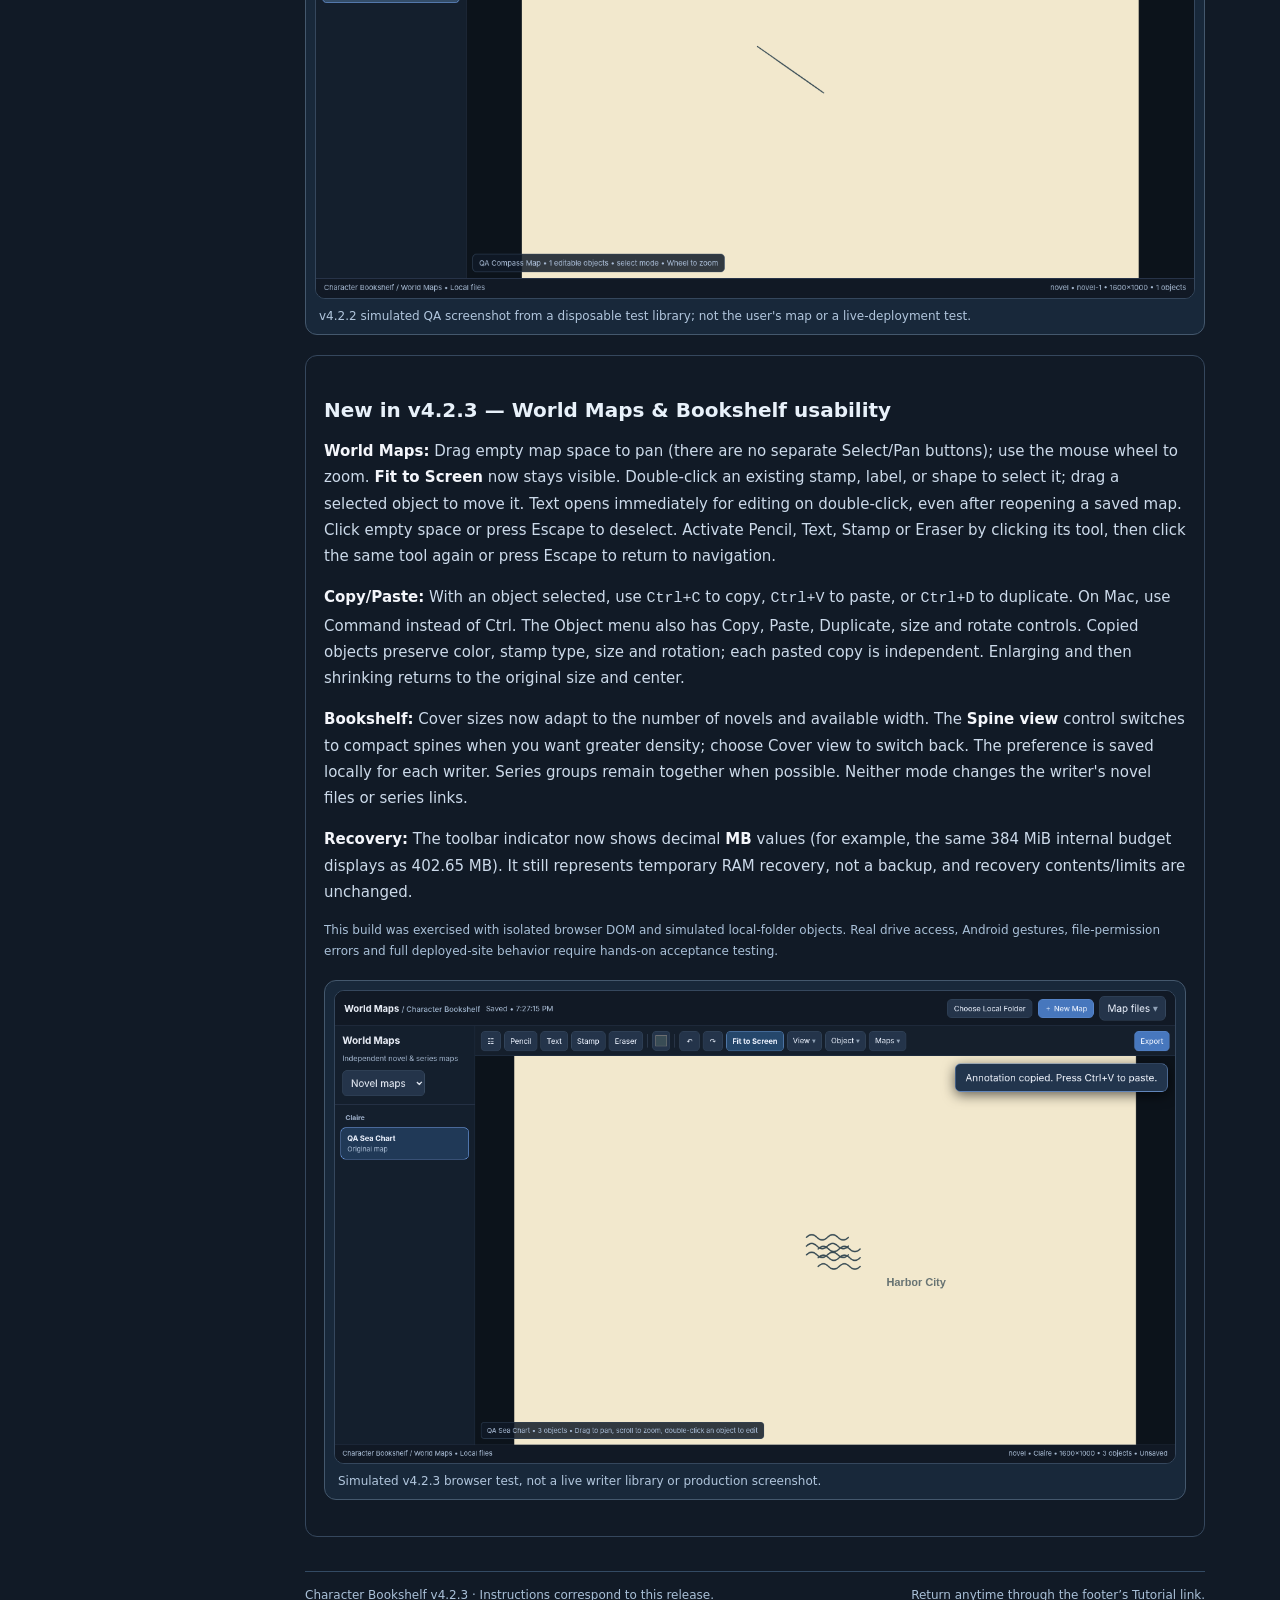
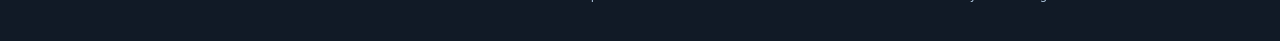
==== commit ceb97069: "Add files via upload" ====
--- a/tutorial.html
+++ b/tutorial.html
@@ -3,7 +3,7 @@
 <head>
 <meta charset="utf-8">
 <meta name="viewport" content="width=device-width, initial-scale=1">
-<title>Character Bookshelf v4.2.2 · Getting Started</title>
+<title>Character Bookshelf v4.2.3 · Getting Started</title>
 <style>
 :root{color-scheme:dark;font-family:system-ui,-apple-system,'Segoe UI',sans-serif;background:#111a26;color:#e8f1fa}
 *{box-sizing:border-box}body{margin:0}.tutorialHeader{height:auto;display:flex;justify-content:space-between;align-items:center;gap:12px;flex-wrap:wrap;padding:18px 27px;border-bottom:1px solid #39506a;background:#152233}
@@ -21,7 +21,7 @@
 </style>
 </head>
 <body>
-<header class="tutorialHeader"><div class="tutorialBrand">✦ Character Bookshelf <span class="tutorialVersion">Tutorial · v4.2.2</span></div><button class="outlineBtn" id="tutorialPopOut" type="button">↗ Open in separate window</button></header>
+<header class="tutorialHeader"><div class="tutorialBrand">✦ Character Bookshelf <span class="tutorialVersion">Tutorial · v4.2.3</span></div><button class="outlineBtn" id="tutorialPopOut" type="button">↗ Open in separate window</button></header>
 <div class="tutorialLayout"><nav id="tutorialNav" aria-label="Tutorial topics">
   <h2>TOPICS</h2>
   <a href="#welcome" data-topic="welcome">Getting Started</a>
@@ -131,7 +131,7 @@
 <div class="guideNote"><strong>Important:</strong> The temporary RAM recovery snapshot excludes imported PDF, DOCX, and TXT manuscript copies. Those are in regular ZIP backups, not emergency RAM recovery. Keep your original manuscript files. The snapshot disappears when the browser reloads, closes, or crashes.</div>
 <p>If the USB drive disconnects or a save fails, <strong>leave the tab open</strong>. Follow the on-screen recovery instructions and save recoverable files to a different location if offered. Some recovery copies may be incomplete. Wait for <strong>Saved</strong> before safely ejecting storage.</p>
 </section>
-<section class="guideSection" id="new-tools-release-note" style="padding:18px;border:1px solid #35475d;border-radius:12px;margin:18px 0"><h2>What's new in v4.2.0</h2><p>Open <strong>World maps</strong> from a novel’s Characters page or from a selected Series. Create a blank canvas (optional grid and basic shape) or import a licensed map image. Draw with Pencil, add Text labels and lightweight Stamps, move objects, and undo. Copy maps between series and linked books without synchronization. On a Series map, use <strong>Combined Copy</strong> first, then choose <strong>Combine Annotations</strong> to preview an all-or-selected import; Undo reverses the operation.</p><p>World Maps stores editable JSON separately from map images in the selected writer folder’s <code>world-maps/</code> directory. A full writer ZIP includes both. Volatile RAM recovery intentionally excludes image files; if the source image is missing in a recovered library, an <strong>Unlinked</strong> notice shows its original filename and offers re-link, convert to blank, or start-over choices.</p><p>Exports: PNG, SVG or browser Print/Save as PDF. Choose complete map or annotations only. Only include images you have permission to reproduce. Large PNG exports have memory/dimension limits; SVG remains available.</p><p>Many map interactions work with touch, but detailed tracing is most practical on a desktop. Real USB/Android acceptance testing remains the user's responsibility.</p><figure style="margin:20px 0"><img src="tutorial-assets/world-maps-v420.png" alt="World Maps editor on a simulated writer library" style="width:100%;max-width:900px;border-radius:10px;border:1px solid #35475d"><figcaption>Historical v4.2.0 modal interface (before the v4.2.2 full-page revision). Not a screenshot of the new interface.</figcaption></figure></section><section class="guideSection" id="world-maps-v421" style="padding:18px;border:1px solid #35475d;border-radius:12px;margin:18px 0"><h2>World Maps interface and tool fixes (v4.2.2)</h2><p><strong>World Maps now opens as a full-page workspace</strong> rather than a modal. Use the <strong>Back</strong> button to return to the current novel or series. The map list can be collapsed to give the canvas more room, and the drawing toolbar uses compact single-line controls with a View menu for Fit, zoom and the editor grid.</p><p><strong>Interaction:</strong> use Select to drag an existing label, shape or stamp; Pan to move the visible map; Pencil to draw freehand; and Eraser to click the annotation you want removed. The eraser acts on the clicked annotation, not on the imported image. Pencil now uses a distinct cursor. Undo and Redo are available on the compact toolbar.</p><p><strong>Stamps:</strong> the symbols now use restrained monochrome cartographic linework. Forests and other clusters remain one saved object each. The optional editor grid is a visual guide only and is <strong>never included</strong> in PNG, SVG or browser Print/Save as PDF outputs, even when it is visible while editing.</p><p><strong>Characters page:</strong> navigation and action buttons are smaller and use single-line labels when space allows. The established bookshelf and other editing pages retain their styling.</p><p>This release was checked with source-level and pure map-data tests. Real browser pointer gestures, mobile use and physical USB workflows still require hands-on testing before relying on it with important writing data.</p></section><section class="guideSection" id="world-maps-v422"><h2>World Maps startup repair (v4.2.2)</h2><p>This hotfix repairs a JavaScript syntax error in v4.2.1 that prevented the editor, existing map list, New Map and drawing tools from initializing. It also shows a visible warning if required map scripts fail to load or the writer folder cannot be reached. Your existing map files remain in the writer’s local <code>world-maps/</code> folder. Do not choose a different folder to recover missing maps; return to Character Bookshelf and open World Maps from your novel or series.</p><p>If the previous broken view persists after deployment, confirm the complete release files were published and hard-refresh Edge or Chrome.</p><figure style="margin:20px 0"><img src="tutorial-assets/world-maps-v422-qa.png" alt="v4.2.2 World Maps editor in a disposable simulated library" style="width:100%;max-width:900px;border-radius:10px;border:1px solid #35475d"><figcaption>v4.2.2 simulated QA screenshot from a disposable test library; not the user's map or a live-deployment test.</figcaption></figure></section><div class="tutorialBottom"><span class="small">Character Bookshelf v4.2.2 · Instructions correspond to this release.</span><span class="small">Return anytime through the footer’s Tutorial link.</span></div>
+<section class="guideSection" id="new-tools-release-note" style="padding:18px;border:1px solid #35475d;border-radius:12px;margin:18px 0"><h2>What's new in v4.2.0</h2><p>Open <strong>World maps</strong> from a novel’s Characters page or from a selected Series. Create a blank canvas (optional grid and basic shape) or import a licensed map image. Draw with Pencil, add Text labels and lightweight Stamps, move objects, and undo. Copy maps between series and linked books without synchronization. On a Series map, use <strong>Combined Copy</strong> first, then choose <strong>Combine Annotations</strong> to preview an all-or-selected import; Undo reverses the operation.</p><p>World Maps stores editable JSON separately from map images in the selected writer folder’s <code>world-maps/</code> directory. A full writer ZIP includes both. Volatile RAM recovery intentionally excludes image files; if the source image is missing in a recovered library, an <strong>Unlinked</strong> notice shows its original filename and offers re-link, convert to blank, or start-over choices.</p><p>Exports: PNG, SVG or browser Print/Save as PDF. Choose complete map or annotations only. Only include images you have permission to reproduce. Large PNG exports have memory/dimension limits; SVG remains available.</p><p>Many map interactions work with touch, but detailed tracing is most practical on a desktop. Real USB/Android acceptance testing remains the user's responsibility.</p><figure style="margin:20px 0"><img src="tutorial-assets/world-maps-v420.png" alt="World Maps editor on a simulated writer library" style="width:100%;max-width:900px;border-radius:10px;border:1px solid #35475d"><figcaption>Historical v4.2.0 modal interface (before the v4.2.2 full-page revision). Not a screenshot of the new interface.</figcaption></figure></section><section class="guideSection" id="world-maps-v421" style="padding:18px;border:1px solid #35475d;border-radius:12px;margin:18px 0"><h2>World Maps interface and tool fixes (v4.2.2)</h2><p><strong>World Maps now opens as a full-page workspace</strong> rather than a modal. Use the <strong>Back</strong> button to return to the current novel or series. The map list can be collapsed to give the canvas more room, and the drawing toolbar uses compact single-line controls with a View menu for Fit, zoom and the editor grid.</p><p><strong>Interaction:</strong> use Select to drag an existing label, shape or stamp; Pan to move the visible map; Pencil to draw freehand; and Eraser to click the annotation you want removed. The eraser acts on the clicked annotation, not on the imported image. Pencil now uses a distinct cursor. Undo and Redo are available on the compact toolbar.</p><p><strong>Stamps:</strong> the symbols now use restrained monochrome cartographic linework. Forests and other clusters remain one saved object each. The optional editor grid is a visual guide only and is <strong>never included</strong> in PNG, SVG or browser Print/Save as PDF outputs, even when it is visible while editing.</p><p><strong>Characters page:</strong> navigation and action buttons are smaller and use single-line labels when space allows. The established bookshelf and other editing pages retain their styling.</p><p>This release was checked with source-level and pure map-data tests. Real browser pointer gestures, mobile use and physical USB workflows still require hands-on testing before relying on it with important writing data.</p></section><section class="guideSection" id="world-maps-v422"><h2>World Maps startup repair (v4.2.2)</h2><p>This hotfix repairs a JavaScript syntax error in v4.2.1 that prevented the editor, existing map list, New Map and drawing tools from initializing. It also shows a visible warning if required map scripts fail to load or the writer folder cannot be reached. Your existing map files remain in the writer’s local <code>world-maps/</code> folder. Do not choose a different folder to recover missing maps; return to Character Bookshelf and open World Maps from your novel or series.</p><p>If the previous broken view persists after deployment, confirm the complete release files were published and hard-refresh Edge or Chrome.</p><figure style="margin:20px 0"><img src="tutorial-assets/world-maps-v422-qa.png" alt="v4.2.2 World Maps editor in a disposable simulated library" style="width:100%;max-width:900px;border-radius:10px;border:1px solid #35475d"><figcaption>v4.2.2 simulated QA screenshot from a disposable test library; not the user's map or a live-deployment test.</figcaption></figure></section><section class="guideSection" id="bookshelf-maps-v423" style="padding:18px;border:1px solid #35475d;border-radius:12px;margin:18px 0"><h2>New in v4.2.3 — World Maps &amp; Bookshelf usability</h2><p><strong>World Maps:</strong> Drag empty map space to pan (there are no separate Select/Pan buttons); use the mouse wheel to zoom. <strong>Fit to Screen</strong> now stays visible. Double-click an existing stamp, label, or shape to select it; drag a selected object to move it. Text opens immediately for editing on double-click, even after reopening a saved map. Click empty space or press Escape to deselect. Activate Pencil, Text, Stamp or Eraser by clicking its tool, then click the same tool again or press Escape to return to navigation.</p><p><strong>Copy/Paste:</strong> With an object selected, use <code>Ctrl+C</code> to copy, <code>Ctrl+V</code> to paste, or <code>Ctrl+D</code> to duplicate. On Mac, use Command instead of Ctrl. The Object menu also has Copy, Paste, Duplicate, size and rotate controls. Copied objects preserve color, stamp type, size and rotation; each pasted copy is independent. Enlarging and then shrinking returns to the original size and center.</p><p><strong>Bookshelf:</strong> Cover sizes now adapt to the number of novels and available width. The <strong>Spine view</strong> control switches to compact spines when you want greater density; choose Cover view to switch back. The preference is saved locally for each writer. Series groups remain together when possible. Neither mode changes the writer's novel files or series links.</p><p><strong>Recovery:</strong> The toolbar indicator now shows decimal <strong>MB</strong> values (for example, the same 384 MiB internal budget displays as 402.65 MB). It still represents temporary RAM recovery, not a backup, and recovery contents/limits are unchanged.</p><p class="small muted">This build was exercised with isolated browser DOM and simulated local-folder objects. Real drive access, Android gestures, file-permission errors and full deployed-site behavior require hands-on acceptance testing.</p><figure style="margin:18px 0"><img src="tutorial-assets/world-maps-v423-qa.png" alt="v4.2.3 World Maps showing a drawn water stamp and edited label in a disposable test library" style="width:100%;max-width:900px;border-radius:10px;border:1px solid #35475d"><figcaption>Simulated v4.2.3 browser test, not a live writer library or production screenshot.</figcaption></figure></section><div class="tutorialBottom"><span class="small">Character Bookshelf v4.2.3 · Instructions correspond to this release.</span><span class="small">Return anytime through the footer’s Tutorial link.</span></div>
 </main></div>
 <script>
 (function(){
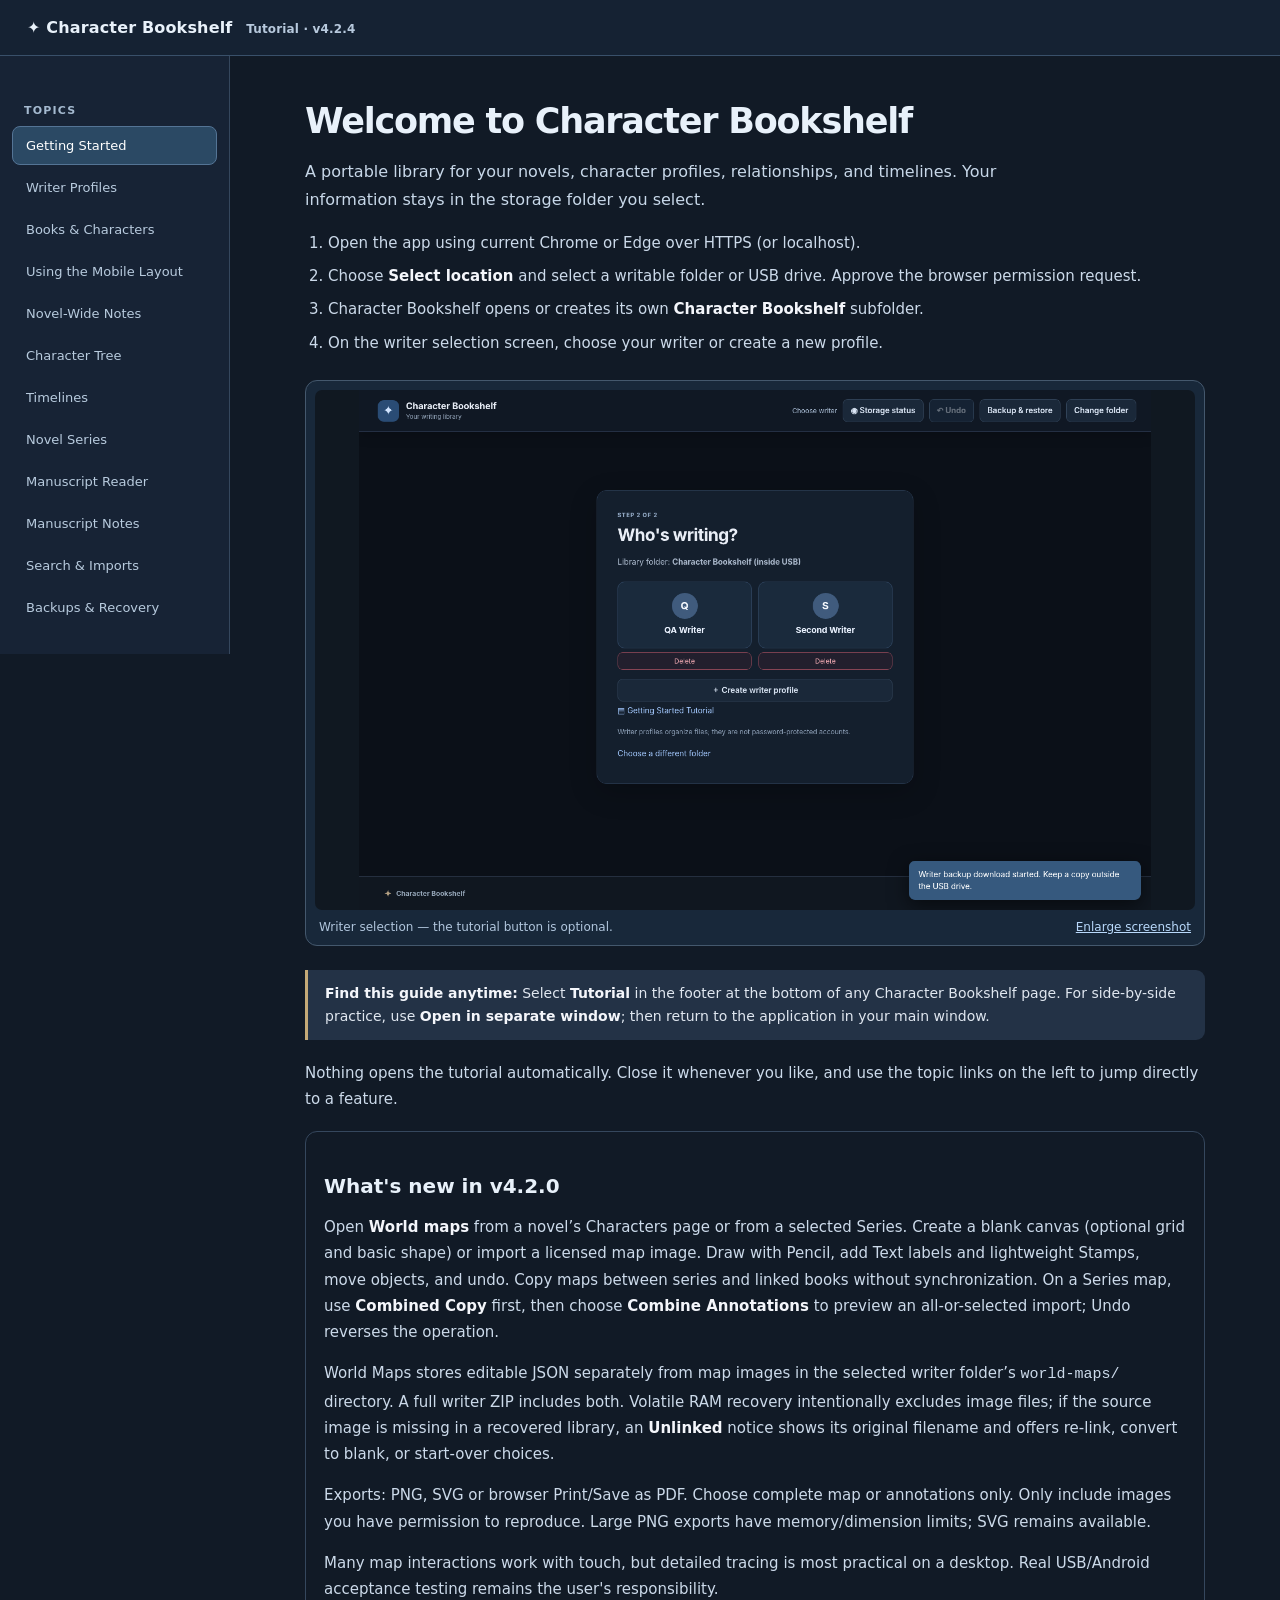
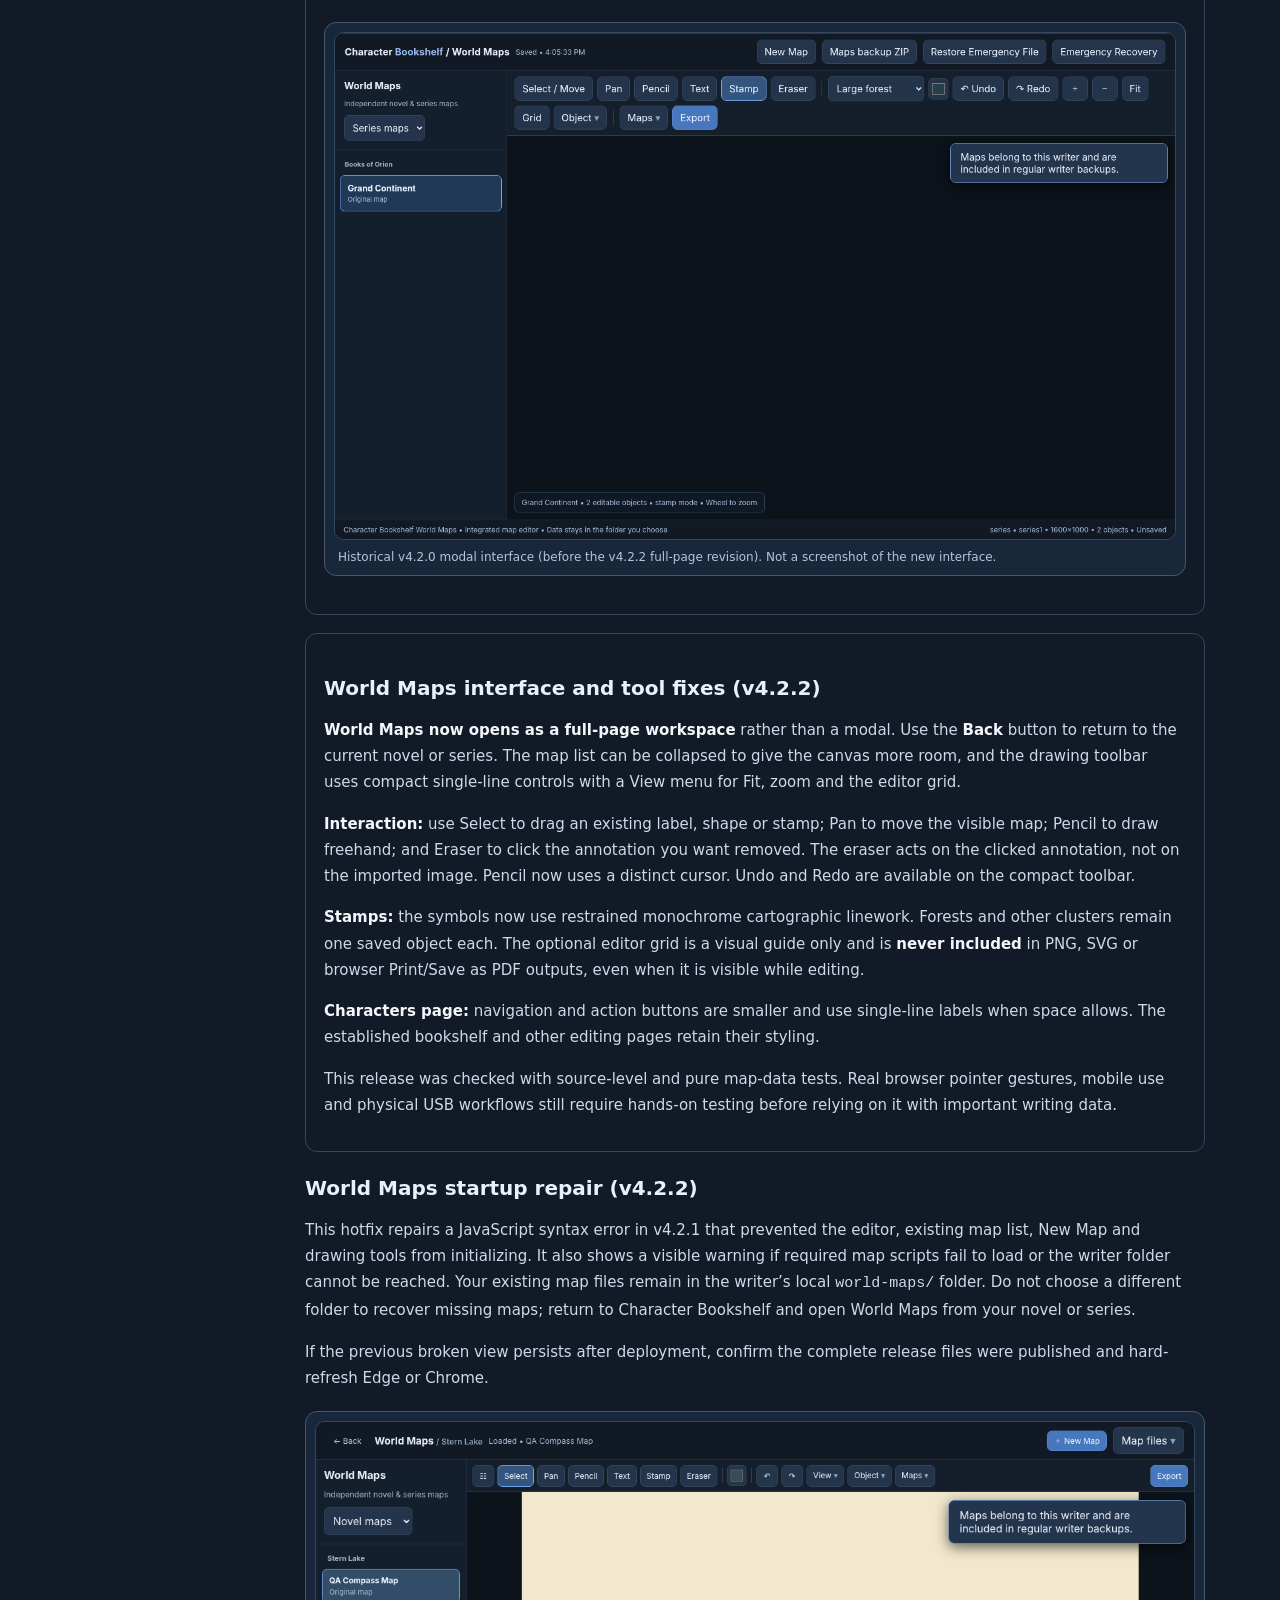
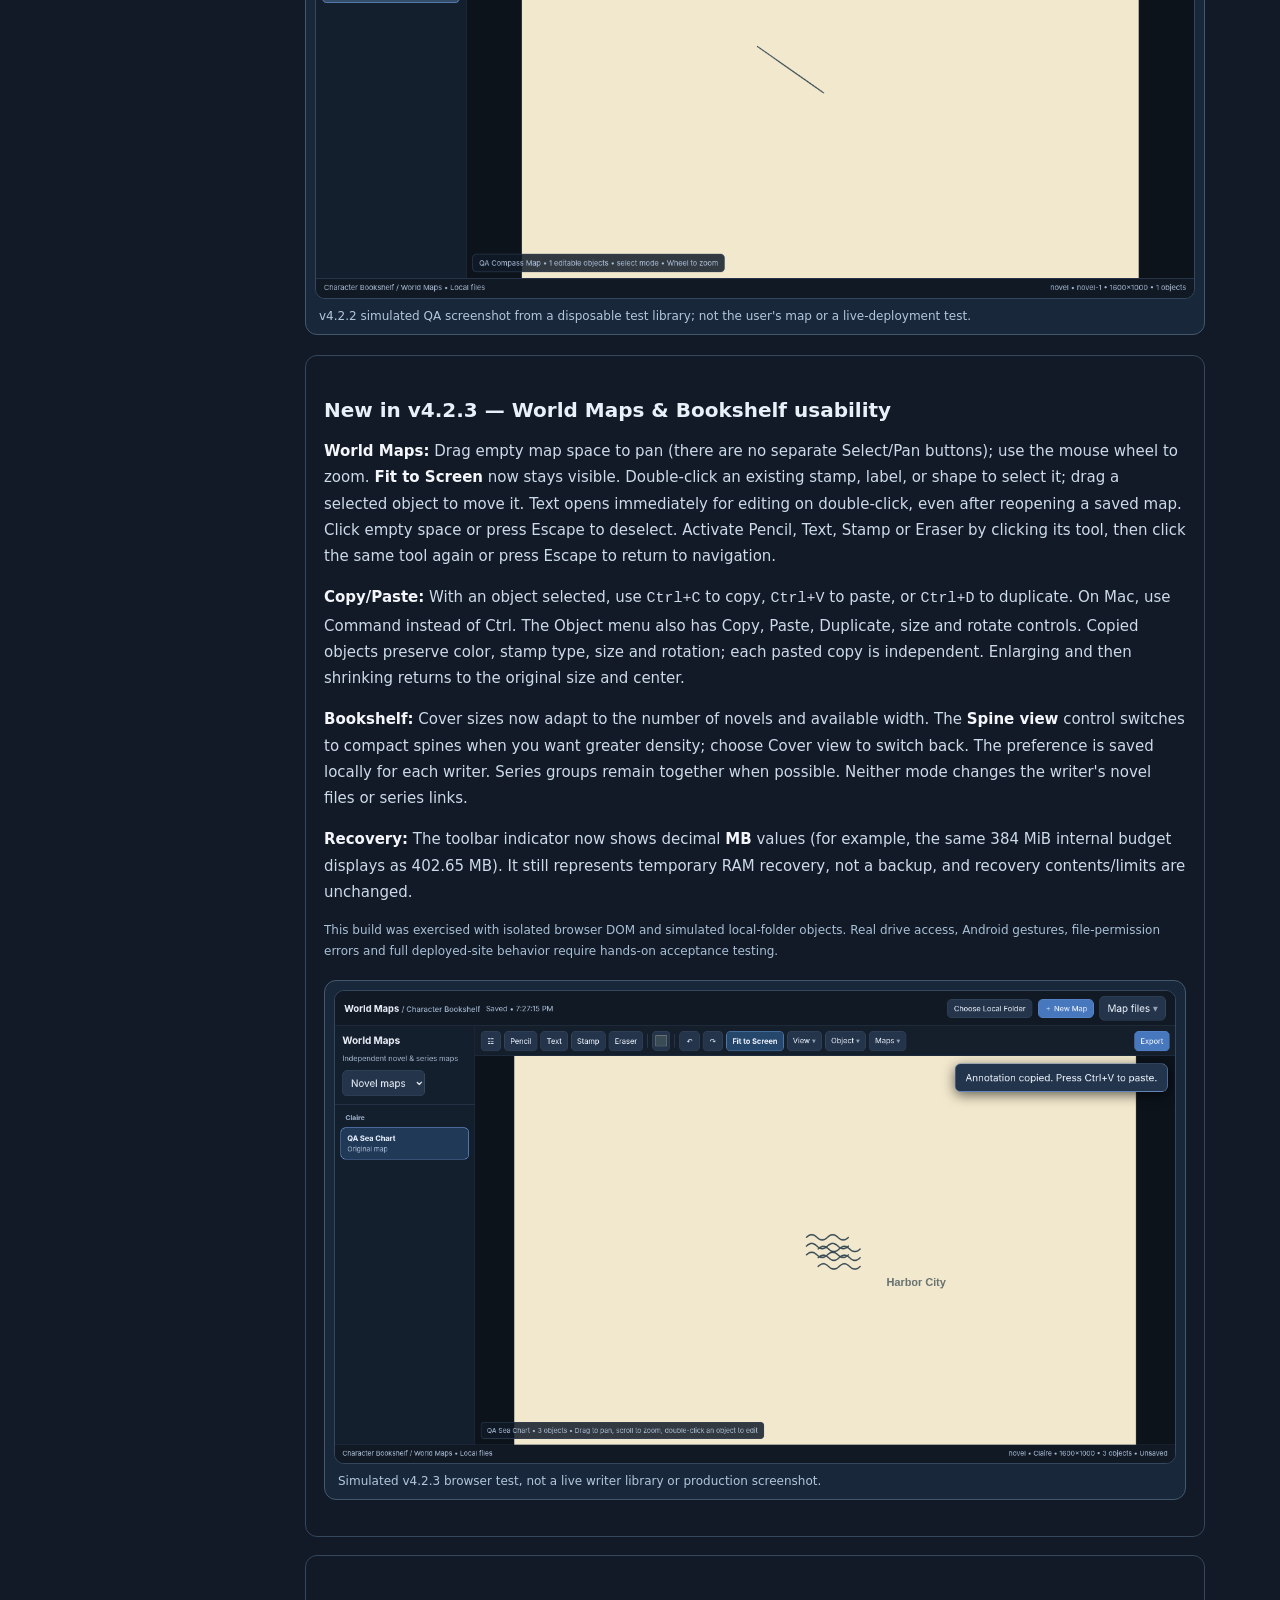
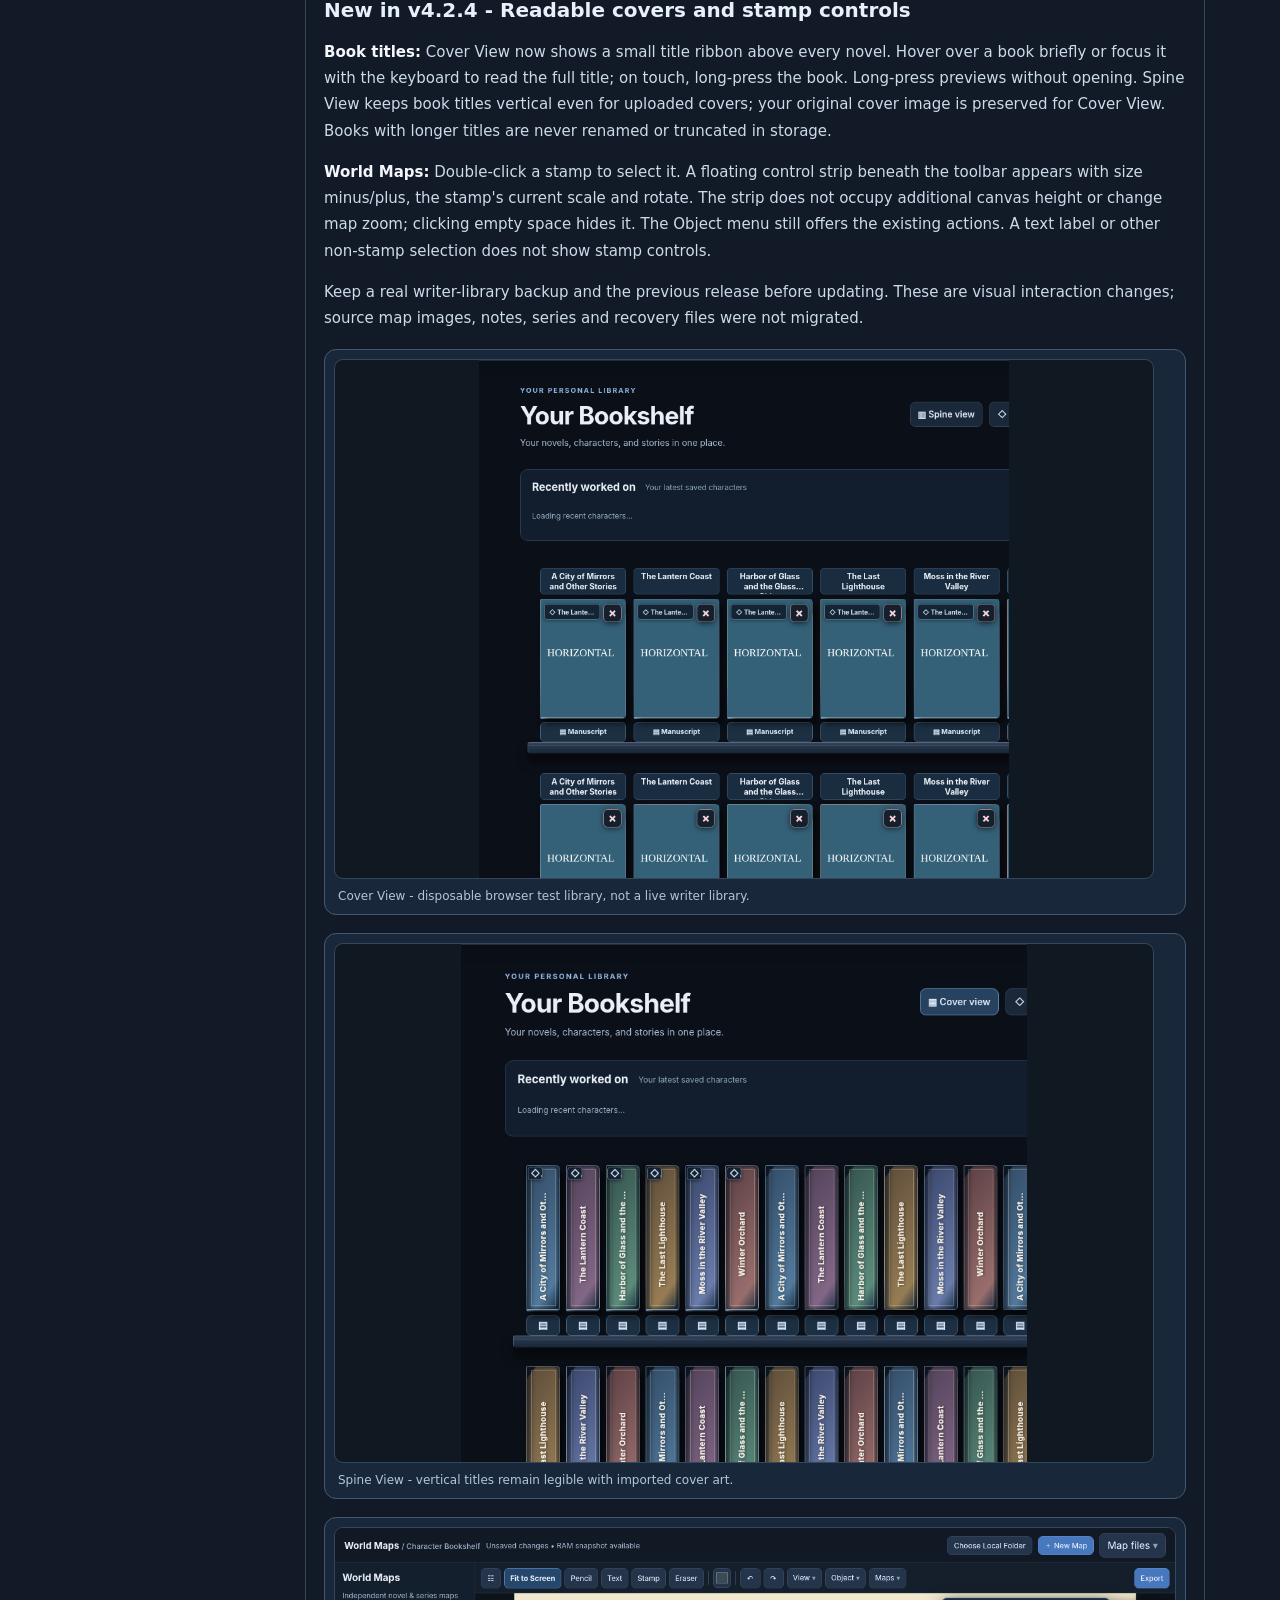
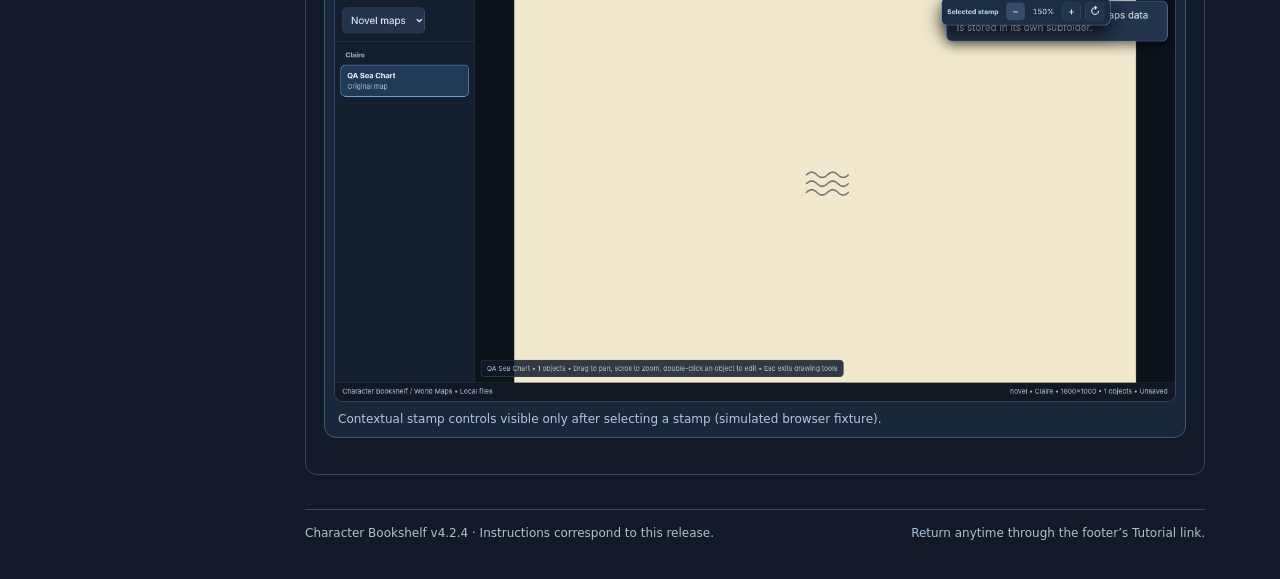
==== commit ba92b826: "Add files via upload" ====
--- a/tutorial.html
+++ b/tutorial.html
@@ -3,7 +3,7 @@
 <head>
 <meta charset="utf-8">
 <meta name="viewport" content="width=device-width, initial-scale=1">
-<title>Character Bookshelf v4.2.3 · Getting Started</title>
+<title>Character Bookshelf v4.2.4 · Getting Started</title>
 <style>
 :root{color-scheme:dark;font-family:system-ui,-apple-system,'Segoe UI',sans-serif;background:#111a26;color:#e8f1fa}
 *{box-sizing:border-box}body{margin:0}.tutorialHeader{height:auto;display:flex;justify-content:space-between;align-items:center;gap:12px;flex-wrap:wrap;padding:18px 27px;border-bottom:1px solid #39506a;background:#152233}
@@ -21,7 +21,7 @@
 </style>
 </head>
 <body>
-<header class="tutorialHeader"><div class="tutorialBrand">✦ Character Bookshelf <span class="tutorialVersion">Tutorial · v4.2.3</span></div><button class="outlineBtn" id="tutorialPopOut" type="button">↗ Open in separate window</button></header>
+<header class="tutorialHeader"><div class="tutorialBrand">✦ Character Bookshelf <span class="tutorialVersion">Tutorial · v4.2.4</span></div><button class="outlineBtn" id="tutorialPopOut" type="button">↗ Open in separate window</button></header>
 <div class="tutorialLayout"><nav id="tutorialNav" aria-label="Tutorial topics">
   <h2>TOPICS</h2>
   <a href="#welcome" data-topic="welcome">Getting Started</a>
@@ -131,7 +131,14 @@
 <div class="guideNote"><strong>Important:</strong> The temporary RAM recovery snapshot excludes imported PDF, DOCX, and TXT manuscript copies. Those are in regular ZIP backups, not emergency RAM recovery. Keep your original manuscript files. The snapshot disappears when the browser reloads, closes, or crashes.</div>
 <p>If the USB drive disconnects or a save fails, <strong>leave the tab open</strong>. Follow the on-screen recovery instructions and save recoverable files to a different location if offered. Some recovery copies may be incomplete. Wait for <strong>Saved</strong> before safely ejecting storage.</p>
 </section>
-<section class="guideSection" id="new-tools-release-note" style="padding:18px;border:1px solid #35475d;border-radius:12px;margin:18px 0"><h2>What's new in v4.2.0</h2><p>Open <strong>World maps</strong> from a novel’s Characters page or from a selected Series. Create a blank canvas (optional grid and basic shape) or import a licensed map image. Draw with Pencil, add Text labels and lightweight Stamps, move objects, and undo. Copy maps between series and linked books without synchronization. On a Series map, use <strong>Combined Copy</strong> first, then choose <strong>Combine Annotations</strong> to preview an all-or-selected import; Undo reverses the operation.</p><p>World Maps stores editable JSON separately from map images in the selected writer folder’s <code>world-maps/</code> directory. A full writer ZIP includes both. Volatile RAM recovery intentionally excludes image files; if the source image is missing in a recovered library, an <strong>Unlinked</strong> notice shows its original filename and offers re-link, convert to blank, or start-over choices.</p><p>Exports: PNG, SVG or browser Print/Save as PDF. Choose complete map or annotations only. Only include images you have permission to reproduce. Large PNG exports have memory/dimension limits; SVG remains available.</p><p>Many map interactions work with touch, but detailed tracing is most practical on a desktop. Real USB/Android acceptance testing remains the user's responsibility.</p><figure style="margin:20px 0"><img src="tutorial-assets/world-maps-v420.png" alt="World Maps editor on a simulated writer library" style="width:100%;max-width:900px;border-radius:10px;border:1px solid #35475d"><figcaption>Historical v4.2.0 modal interface (before the v4.2.2 full-page revision). Not a screenshot of the new interface.</figcaption></figure></section><section class="guideSection" id="world-maps-v421" style="padding:18px;border:1px solid #35475d;border-radius:12px;margin:18px 0"><h2>World Maps interface and tool fixes (v4.2.2)</h2><p><strong>World Maps now opens as a full-page workspace</strong> rather than a modal. Use the <strong>Back</strong> button to return to the current novel or series. The map list can be collapsed to give the canvas more room, and the drawing toolbar uses compact single-line controls with a View menu for Fit, zoom and the editor grid.</p><p><strong>Interaction:</strong> use Select to drag an existing label, shape or stamp; Pan to move the visible map; Pencil to draw freehand; and Eraser to click the annotation you want removed. The eraser acts on the clicked annotation, not on the imported image. Pencil now uses a distinct cursor. Undo and Redo are available on the compact toolbar.</p><p><strong>Stamps:</strong> the symbols now use restrained monochrome cartographic linework. Forests and other clusters remain one saved object each. The optional editor grid is a visual guide only and is <strong>never included</strong> in PNG, SVG or browser Print/Save as PDF outputs, even when it is visible while editing.</p><p><strong>Characters page:</strong> navigation and action buttons are smaller and use single-line labels when space allows. The established bookshelf and other editing pages retain their styling.</p><p>This release was checked with source-level and pure map-data tests. Real browser pointer gestures, mobile use and physical USB workflows still require hands-on testing before relying on it with important writing data.</p></section><section class="guideSection" id="world-maps-v422"><h2>World Maps startup repair (v4.2.2)</h2><p>This hotfix repairs a JavaScript syntax error in v4.2.1 that prevented the editor, existing map list, New Map and drawing tools from initializing. It also shows a visible warning if required map scripts fail to load or the writer folder cannot be reached. Your existing map files remain in the writer’s local <code>world-maps/</code> folder. Do not choose a different folder to recover missing maps; return to Character Bookshelf and open World Maps from your novel or series.</p><p>If the previous broken view persists after deployment, confirm the complete release files were published and hard-refresh Edge or Chrome.</p><figure style="margin:20px 0"><img src="tutorial-assets/world-maps-v422-qa.png" alt="v4.2.2 World Maps editor in a disposable simulated library" style="width:100%;max-width:900px;border-radius:10px;border:1px solid #35475d"><figcaption>v4.2.2 simulated QA screenshot from a disposable test library; not the user's map or a live-deployment test.</figcaption></figure></section><section class="guideSection" id="bookshelf-maps-v423" style="padding:18px;border:1px solid #35475d;border-radius:12px;margin:18px 0"><h2>New in v4.2.3 — World Maps &amp; Bookshelf usability</h2><p><strong>World Maps:</strong> Drag empty map space to pan (there are no separate Select/Pan buttons); use the mouse wheel to zoom. <strong>Fit to Screen</strong> now stays visible. Double-click an existing stamp, label, or shape to select it; drag a selected object to move it. Text opens immediately for editing on double-click, even after reopening a saved map. Click empty space or press Escape to deselect. Activate Pencil, Text, Stamp or Eraser by clicking its tool, then click the same tool again or press Escape to return to navigation.</p><p><strong>Copy/Paste:</strong> With an object selected, use <code>Ctrl+C</code> to copy, <code>Ctrl+V</code> to paste, or <code>Ctrl+D</code> to duplicate. On Mac, use Command instead of Ctrl. The Object menu also has Copy, Paste, Duplicate, size and rotate controls. Copied objects preserve color, stamp type, size and rotation; each pasted copy is independent. Enlarging and then shrinking returns to the original size and center.</p><p><strong>Bookshelf:</strong> Cover sizes now adapt to the number of novels and available width. The <strong>Spine view</strong> control switches to compact spines when you want greater density; choose Cover view to switch back. The preference is saved locally for each writer. Series groups remain together when possible. Neither mode changes the writer's novel files or series links.</p><p><strong>Recovery:</strong> The toolbar indicator now shows decimal <strong>MB</strong> values (for example, the same 384 MiB internal budget displays as 402.65 MB). It still represents temporary RAM recovery, not a backup, and recovery contents/limits are unchanged.</p><p class="small muted">This build was exercised with isolated browser DOM and simulated local-folder objects. Real drive access, Android gestures, file-permission errors and full deployed-site behavior require hands-on acceptance testing.</p><figure style="margin:18px 0"><img src="tutorial-assets/world-maps-v423-qa.png" alt="v4.2.3 World Maps showing a drawn water stamp and edited label in a disposable test library" style="width:100%;max-width:900px;border-radius:10px;border:1px solid #35475d"><figcaption>Simulated v4.2.3 browser test, not a live writer library or production screenshot.</figcaption></figure></section><div class="tutorialBottom"><span class="small">Character Bookshelf v4.2.3 · Instructions correspond to this release.</span><span class="small">Return anytime through the footer’s Tutorial link.</span></div>
+<section class="guideSection" id="new-tools-release-note" style="padding:18px;border:1px solid #35475d;border-radius:12px;margin:18px 0"><h2>What's new in v4.2.0</h2><p>Open <strong>World maps</strong> from a novel’s Characters page or from a selected Series. Create a blank canvas (optional grid and basic shape) or import a licensed map image. Draw with Pencil, add Text labels and lightweight Stamps, move objects, and undo. Copy maps between series and linked books without synchronization. On a Series map, use <strong>Combined Copy</strong> first, then choose <strong>Combine Annotations</strong> to preview an all-or-selected import; Undo reverses the operation.</p><p>World Maps stores editable JSON separately from map images in the selected writer folder’s <code>world-maps/</code> directory. A full writer ZIP includes both. Volatile RAM recovery intentionally excludes image files; if the source image is missing in a recovered library, an <strong>Unlinked</strong> notice shows its original filename and offers re-link, convert to blank, or start-over choices.</p><p>Exports: PNG, SVG or browser Print/Save as PDF. Choose complete map or annotations only. Only include images you have permission to reproduce. Large PNG exports have memory/dimension limits; SVG remains available.</p><p>Many map interactions work with touch, but detailed tracing is most practical on a desktop. Real USB/Android acceptance testing remains the user's responsibility.</p><figure style="margin:20px 0"><img src="tutorial-assets/world-maps-v420.png" alt="World Maps editor on a simulated writer library" style="width:100%;max-width:900px;border-radius:10px;border:1px solid #35475d"><figcaption>Historical v4.2.0 modal interface (before the v4.2.2 full-page revision). Not a screenshot of the new interface.</figcaption></figure></section><section class="guideSection" id="world-maps-v421" style="padding:18px;border:1px solid #35475d;border-radius:12px;margin:18px 0"><h2>World Maps interface and tool fixes (v4.2.2)</h2><p><strong>World Maps now opens as a full-page workspace</strong> rather than a modal. Use the <strong>Back</strong> button to return to the current novel or series. The map list can be collapsed to give the canvas more room, and the drawing toolbar uses compact single-line controls with a View menu for Fit, zoom and the editor grid.</p><p><strong>Interaction:</strong> use Select to drag an existing label, shape or stamp; Pan to move the visible map; Pencil to draw freehand; and Eraser to click the annotation you want removed. The eraser acts on the clicked annotation, not on the imported image. Pencil now uses a distinct cursor. Undo and Redo are available on the compact toolbar.</p><p><strong>Stamps:</strong> the symbols now use restrained monochrome cartographic linework. Forests and other clusters remain one saved object each. The optional editor grid is a visual guide only and is <strong>never included</strong> in PNG, SVG or browser Print/Save as PDF outputs, even when it is visible while editing.</p><p><strong>Characters page:</strong> navigation and action buttons are smaller and use single-line labels when space allows. The established bookshelf and other editing pages retain their styling.</p><p>This release was checked with source-level and pure map-data tests. Real browser pointer gestures, mobile use and physical USB workflows still require hands-on testing before relying on it with important writing data.</p></section><section class="guideSection" id="world-maps-v422"><h2>World Maps startup repair (v4.2.2)</h2><p>This hotfix repairs a JavaScript syntax error in v4.2.1 that prevented the editor, existing map list, New Map and drawing tools from initializing. It also shows a visible warning if required map scripts fail to load or the writer folder cannot be reached. Your existing map files remain in the writer’s local <code>world-maps/</code> folder. Do not choose a different folder to recover missing maps; return to Character Bookshelf and open World Maps from your novel or series.</p><p>If the previous broken view persists after deployment, confirm the complete release files were published and hard-refresh Edge or Chrome.</p><figure style="margin:20px 0"><img src="tutorial-assets/world-maps-v422-qa.png" alt="v4.2.2 World Maps editor in a disposable simulated library" style="width:100%;max-width:900px;border-radius:10px;border:1px solid #35475d"><figcaption>v4.2.2 simulated QA screenshot from a disposable test library; not the user's map or a live-deployment test.</figcaption></figure></section><section class="guideSection" id="bookshelf-maps-v423" style="padding:18px;border:1px solid #35475d;border-radius:12px;margin:18px 0"><h2>New in v4.2.3 — World Maps &amp; Bookshelf usability</h2><p><strong>World Maps:</strong> Drag empty map space to pan (there are no separate Select/Pan buttons); use the mouse wheel to zoom. <strong>Fit to Screen</strong> now stays visible. Double-click an existing stamp, label, or shape to select it; drag a selected object to move it. Text opens immediately for editing on double-click, even after reopening a saved map. Click empty space or press Escape to deselect. Activate Pencil, Text, Stamp or Eraser by clicking its tool, then click the same tool again or press Escape to return to navigation.</p><p><strong>Copy/Paste:</strong> With an object selected, use <code>Ctrl+C</code> to copy, <code>Ctrl+V</code> to paste, or <code>Ctrl+D</code> to duplicate. On Mac, use Command instead of Ctrl. The Object menu also has Copy, Paste, Duplicate, size and rotate controls. Copied objects preserve color, stamp type, size and rotation; each pasted copy is independent. Enlarging and then shrinking returns to the original size and center.</p><p><strong>Bookshelf:</strong> Cover sizes now adapt to the number of novels and available width. The <strong>Spine view</strong> control switches to compact spines when you want greater density; choose Cover view to switch back. The preference is saved locally for each writer. Series groups remain together when possible. Neither mode changes the writer's novel files or series links.</p><p><strong>Recovery:</strong> The toolbar indicator now shows decimal <strong>MB</strong> values (for example, the same 384 MiB internal budget displays as 402.65 MB). It still represents temporary RAM recovery, not a backup, and recovery contents/limits are unchanged.</p><p class="small muted">This build was exercised with isolated browser DOM and simulated local-folder objects. Real drive access, Android gestures, file-permission errors and full deployed-site behavior require hands-on acceptance testing.</p><figure style="margin:18px 0"><img src="tutorial-assets/world-maps-v423-qa.png" alt="v4.2.3 World Maps showing a drawn water stamp and edited label in a disposable test library" style="width:100%;max-width:900px;border-radius:10px;border:1px solid #35475d"><figcaption>Simulated v4.2.3 browser test, not a live writer library or production screenshot.</figcaption></figure></section><section class="guideSection" id="bookshelf-maps-v424" style="padding:18px;border:1px solid #35475d;border-radius:12px;margin:18px 0"><h2>New in v4.2.4 - Readable covers and stamp controls</h2>
+<p><strong>Book titles:</strong> Cover View now shows a small title ribbon above every novel. Hover over a book briefly or focus it with the keyboard to read the full title; on touch, long-press the book. Long-press previews without opening. Spine View keeps book titles vertical even for uploaded covers; your original cover image is preserved for Cover View. Books with longer titles are never renamed or truncated in storage.</p>
+<p><strong>World Maps:</strong> Double-click a stamp to select it. A floating control strip beneath the toolbar appears with size minus/plus, the stamp's current scale and rotate. The strip does not occupy additional canvas height or change map zoom; clicking empty space hides it. The Object menu still offers the existing actions. A text label or other non-stamp selection does not show stamp controls.</p>
+<p>Keep a real writer-library backup and the previous release before updating. These are visual interaction changes; source map images, notes, series and recovery files were not migrated.</p>
+<figure style="margin:18px 0"><img src="tutorial-assets/bookshelf-covers-v424-qa.png" alt="v4.2.4 cover view with title ribbons on disposable sample novels" style="width:100%;max-width:820px;border:1px solid #35475d;border-radius:9px"><figcaption>Cover View - disposable browser test library, not a live writer library.</figcaption></figure>
+<figure style="margin:18px 0"><img src="tutorial-assets/bookshelf-spines-v424-qa.png" alt="v4.2.4 vertical titles in a dense bookshelf" style="width:100%;max-width:820px;border:1px solid #35475d;border-radius:9px"><figcaption>Spine View - vertical titles remain legible with imported cover art.</figcaption></figure>
+<figure style="margin:18px 0"><img src="tutorial-assets/world-maps-v424-qa.png" alt="v4.2.4 contextual stamp size controls displayed below the toolbar" style="width:100%;max-width:850px;border:1px solid #35475d;border-radius:9px"><figcaption>Contextual stamp controls visible only after selecting a stamp (simulated browser fixture).</figcaption></figure></section>
+<div class="tutorialBottom"><span class="small">Character Bookshelf v4.2.4 · Instructions correspond to this release.</span><span class="small">Return anytime through the footer’s Tutorial link.</span></div>
 </main></div>
 <script>
 (function(){
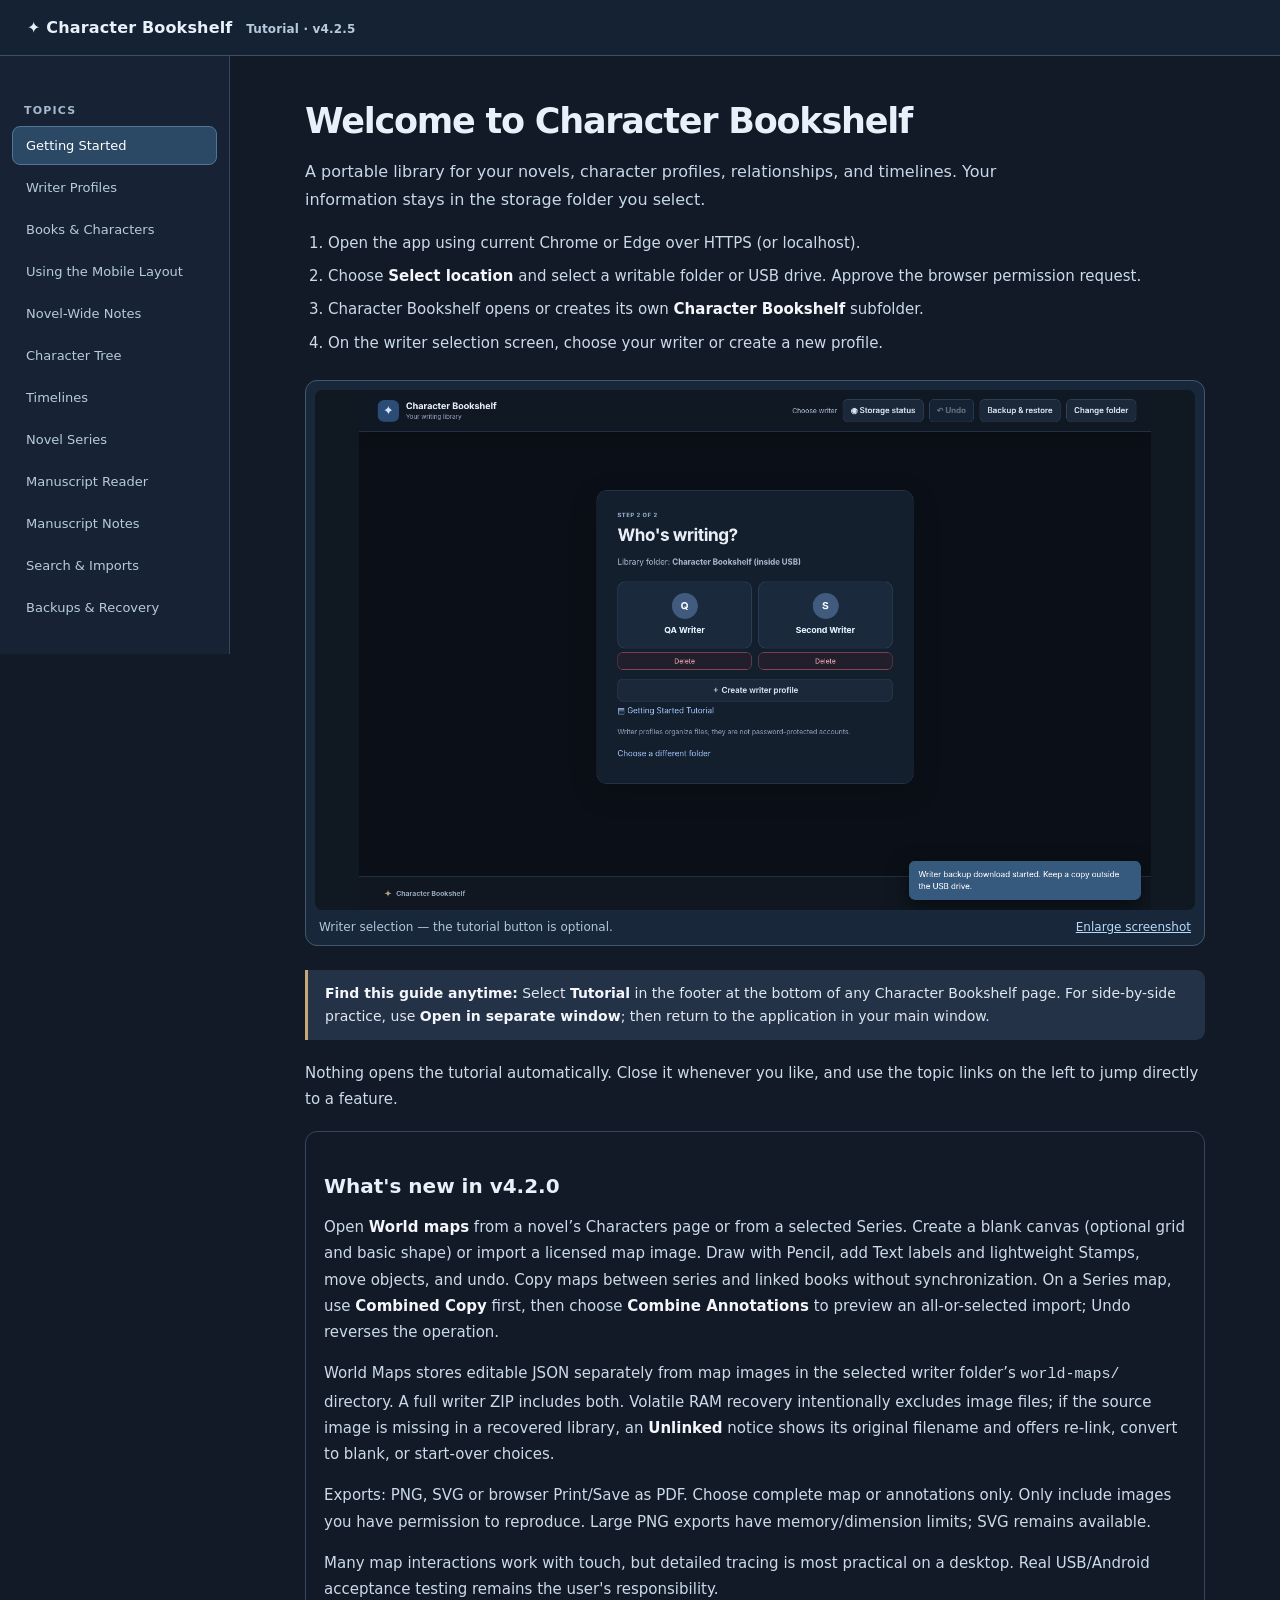
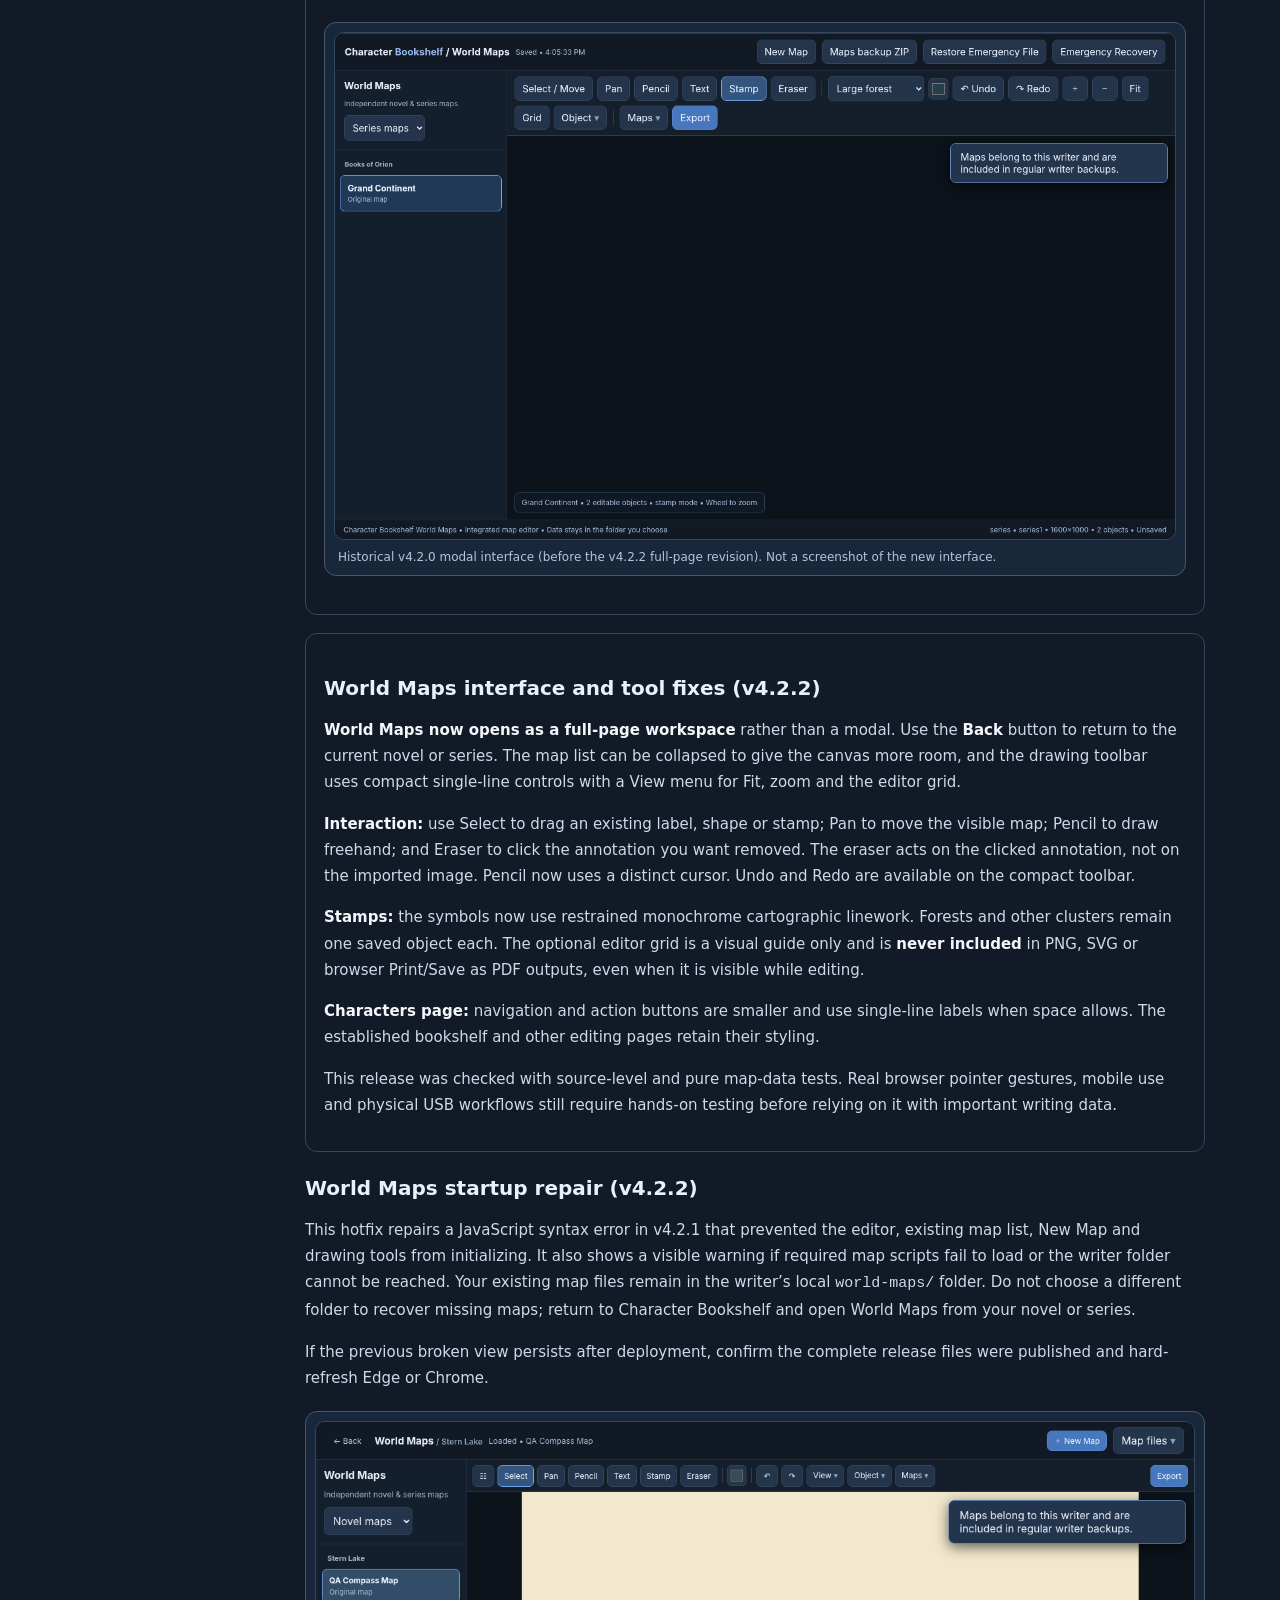
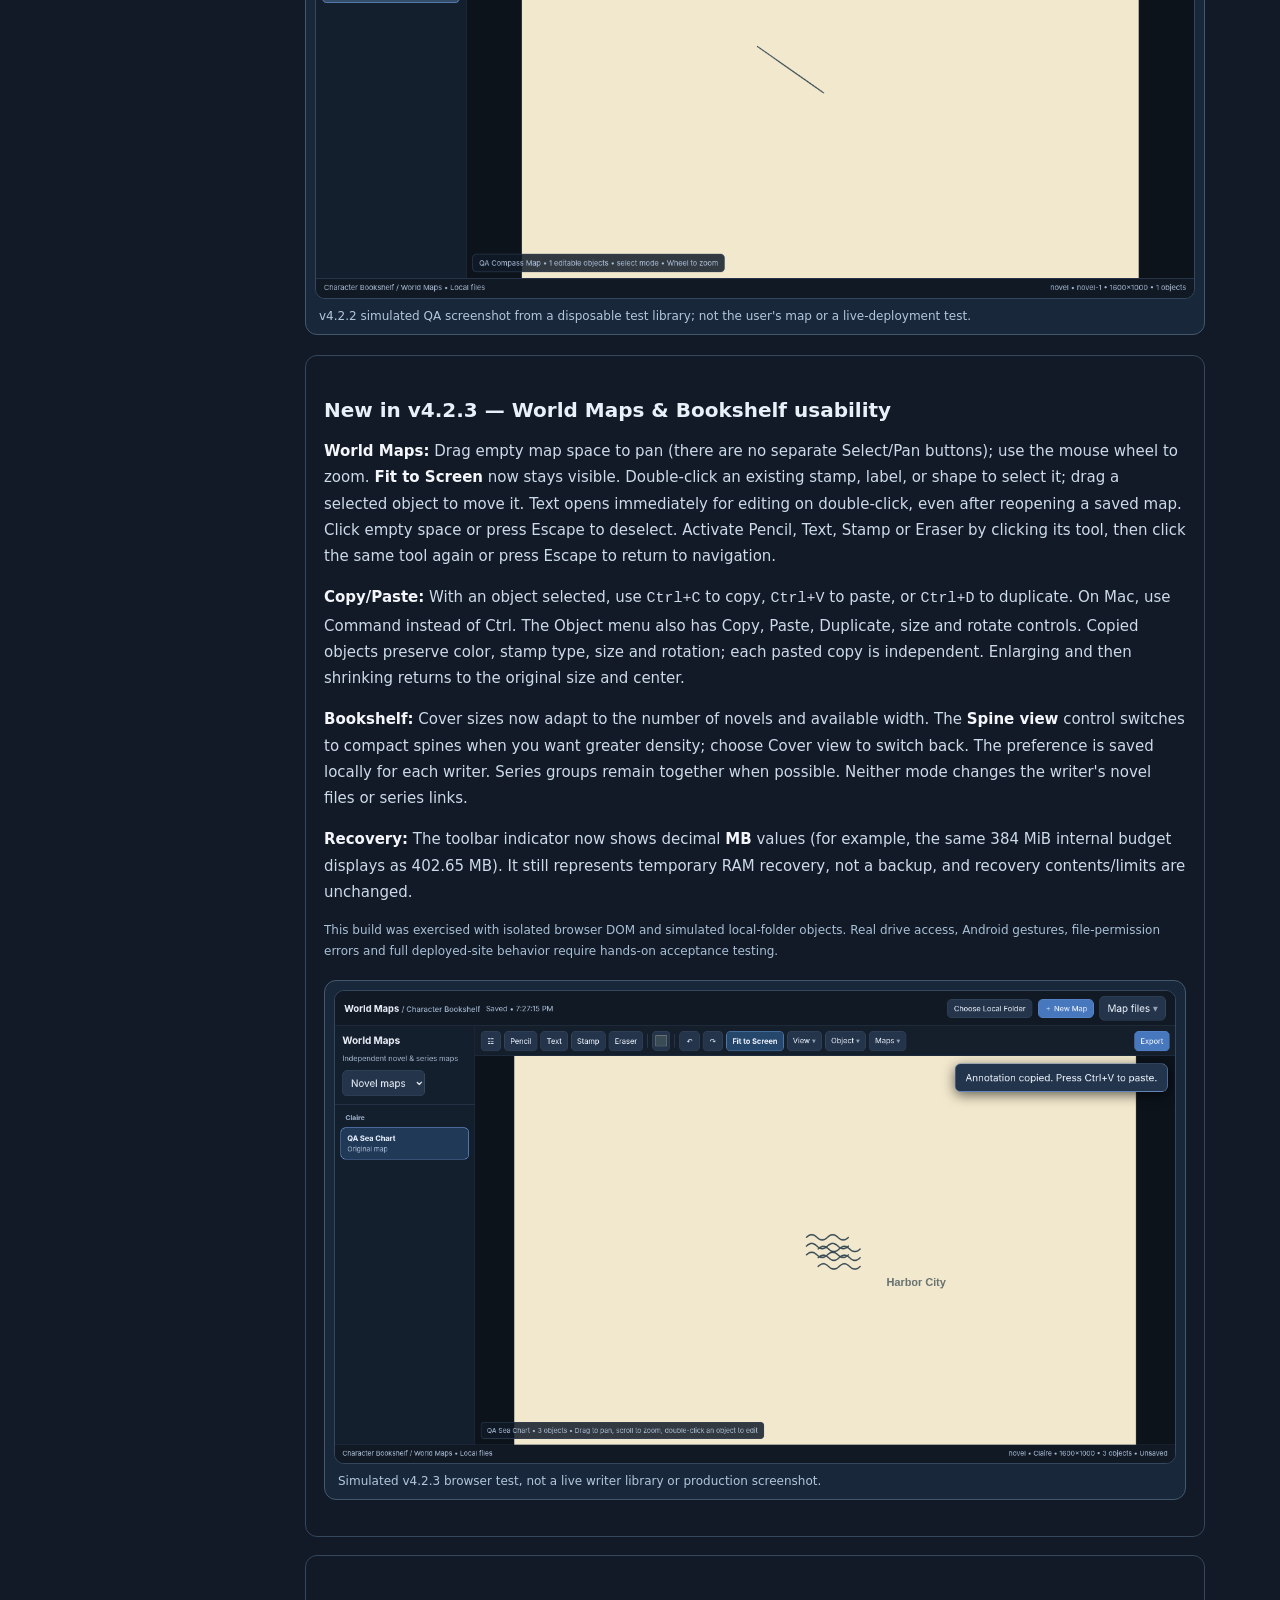
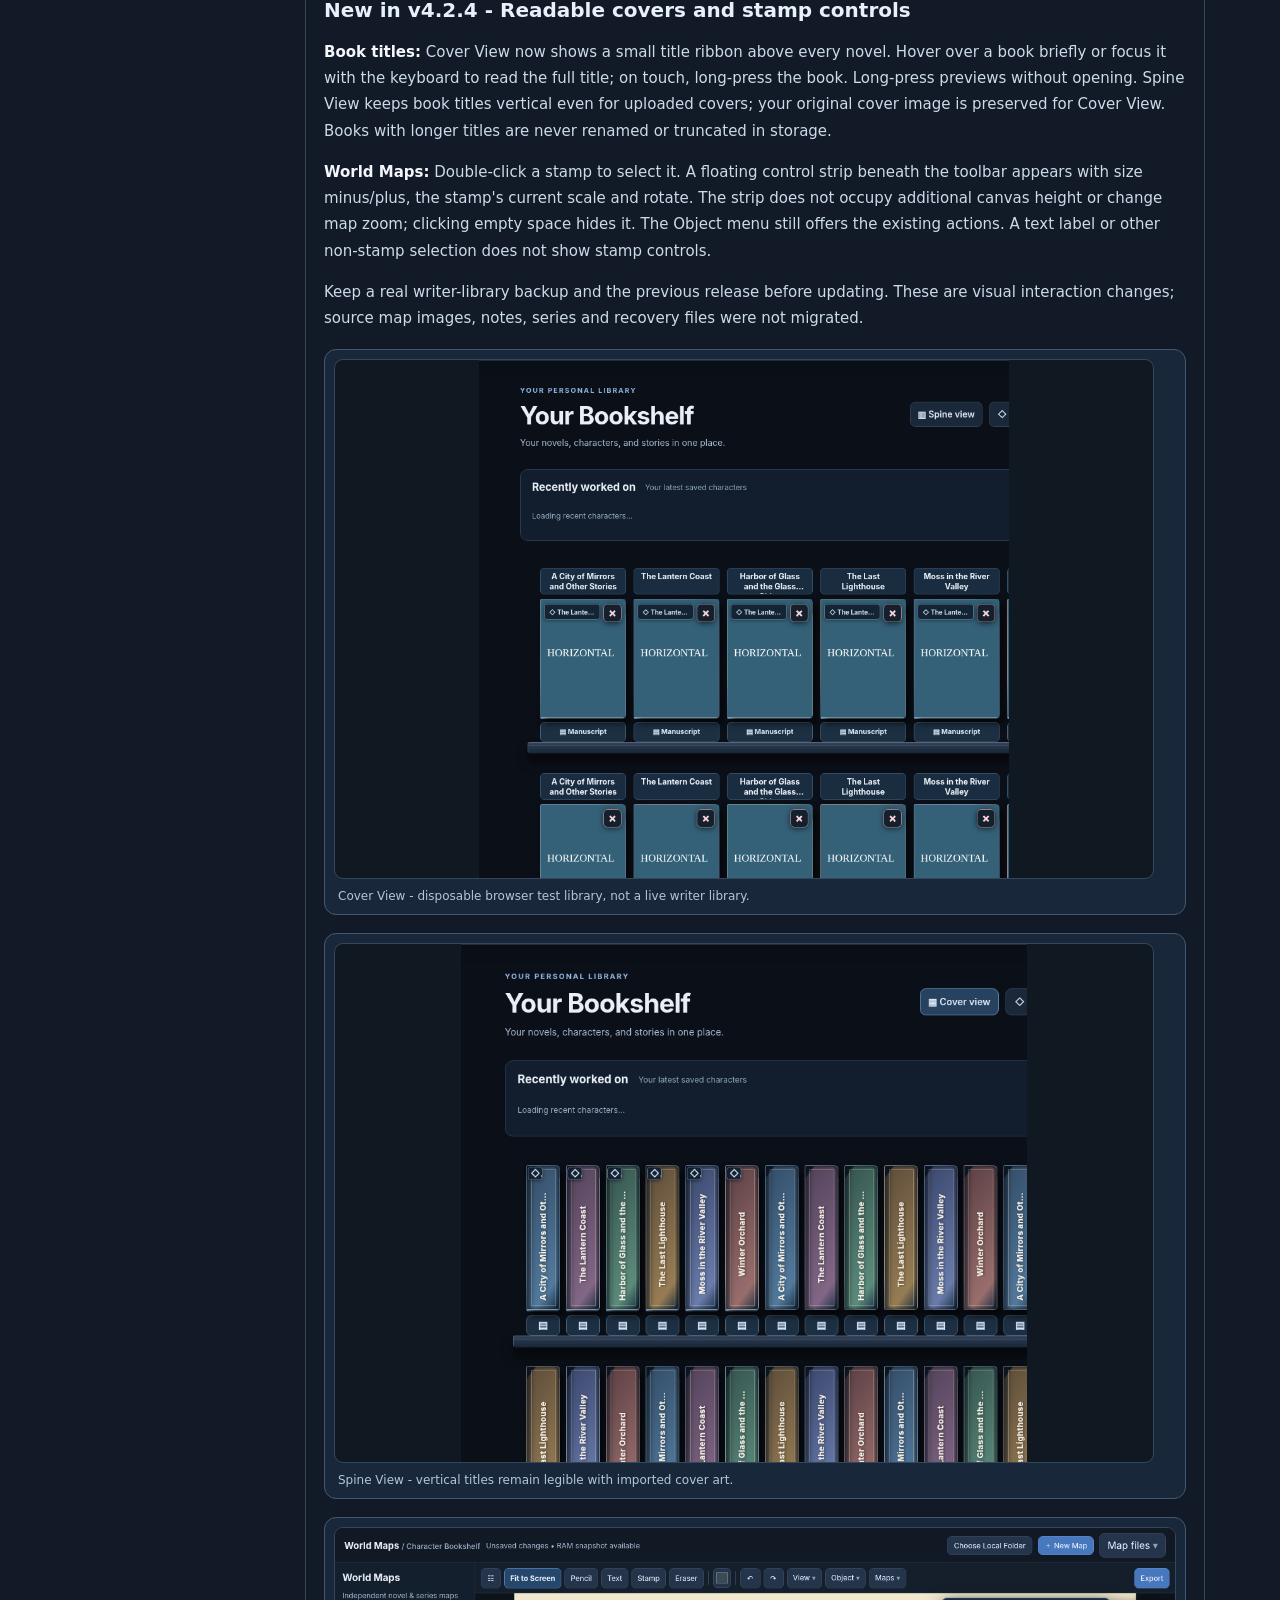
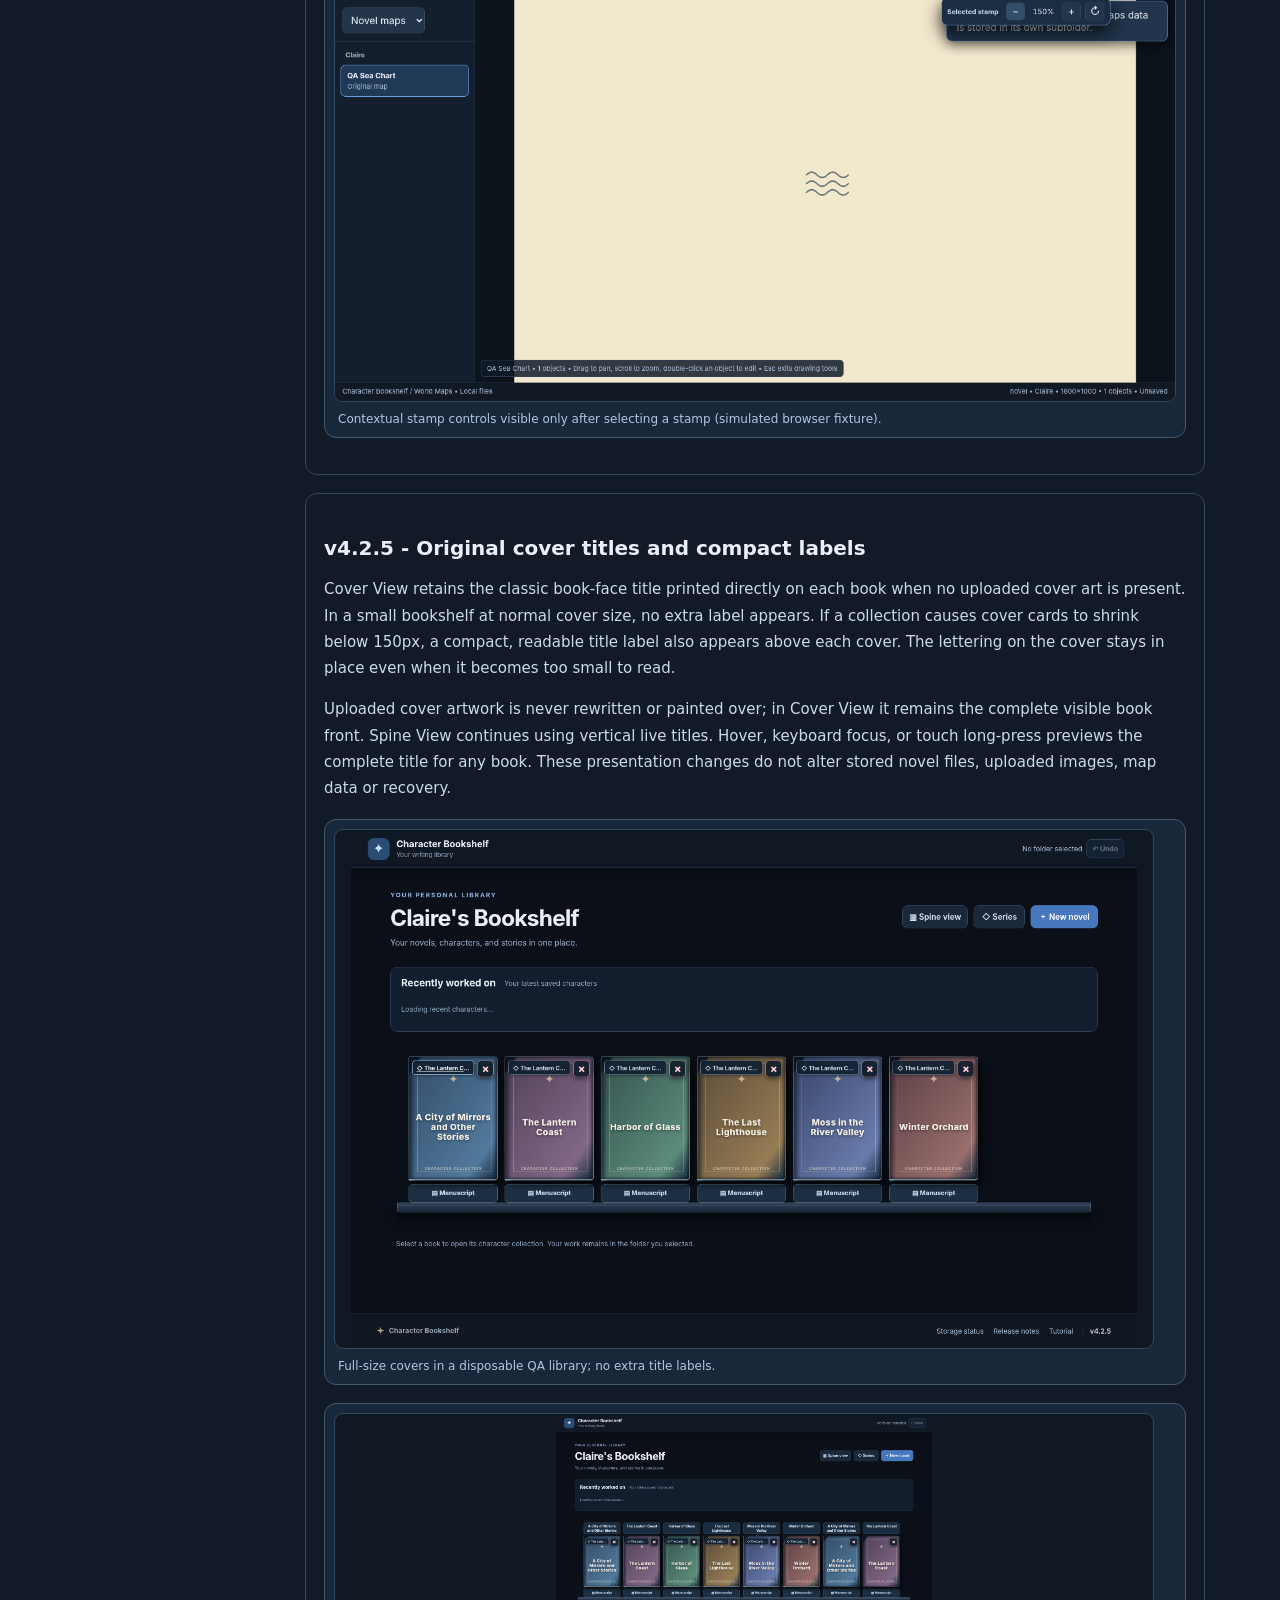
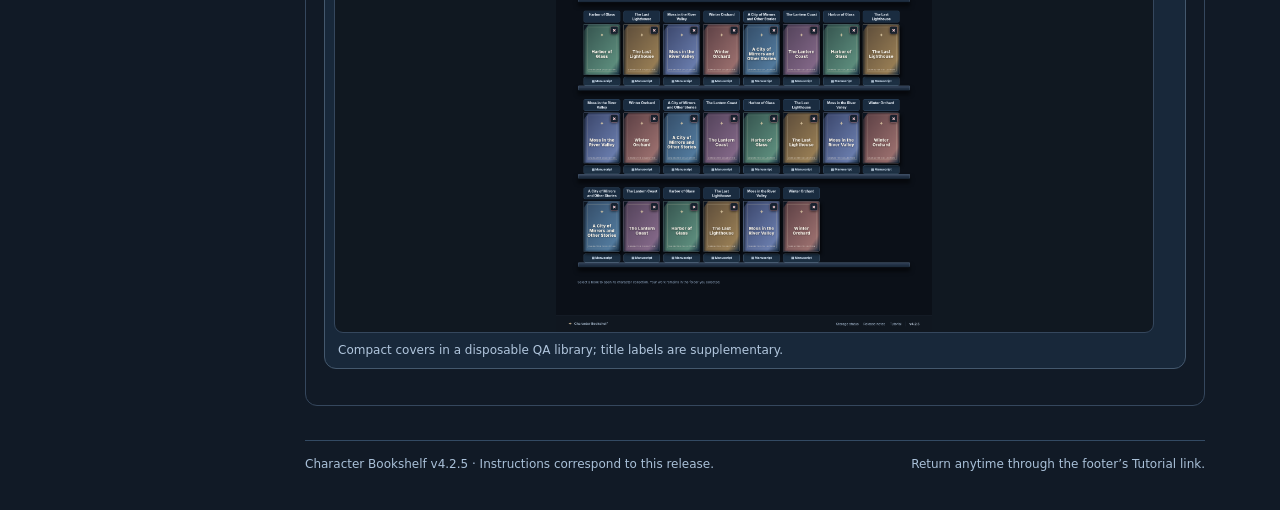
==== commit 261ad1ab: "Add files via upload" ====
--- a/tutorial.html
+++ b/tutorial.html
@@ -3,7 +3,7 @@
 <head>
 <meta charset="utf-8">
 <meta name="viewport" content="width=device-width, initial-scale=1">
-<title>Character Bookshelf v4.2.4 · Getting Started</title>
+<title>Character Bookshelf v4.2.5 · Getting Started</title>
 <style>
 :root{color-scheme:dark;font-family:system-ui,-apple-system,'Segoe UI',sans-serif;background:#111a26;color:#e8f1fa}
 *{box-sizing:border-box}body{margin:0}.tutorialHeader{height:auto;display:flex;justify-content:space-between;align-items:center;gap:12px;flex-wrap:wrap;padding:18px 27px;border-bottom:1px solid #39506a;background:#152233}
@@ -21,7 +21,7 @@
 </style>
 </head>
 <body>
-<header class="tutorialHeader"><div class="tutorialBrand">✦ Character Bookshelf <span class="tutorialVersion">Tutorial · v4.2.4</span></div><button class="outlineBtn" id="tutorialPopOut" type="button">↗ Open in separate window</button></header>
+<header class="tutorialHeader"><div class="tutorialBrand">✦ Character Bookshelf <span class="tutorialVersion">Tutorial · v4.2.5</span></div><button class="outlineBtn" id="tutorialPopOut" type="button">↗ Open in separate window</button></header>
 <div class="tutorialLayout"><nav id="tutorialNav" aria-label="Tutorial topics">
   <h2>TOPICS</h2>
   <a href="#welcome" data-topic="welcome">Getting Started</a>
@@ -138,7 +138,7 @@
 <figure style="margin:18px 0"><img src="tutorial-assets/bookshelf-covers-v424-qa.png" alt="v4.2.4 cover view with title ribbons on disposable sample novels" style="width:100%;max-width:820px;border:1px solid #35475d;border-radius:9px"><figcaption>Cover View - disposable browser test library, not a live writer library.</figcaption></figure>
 <figure style="margin:18px 0"><img src="tutorial-assets/bookshelf-spines-v424-qa.png" alt="v4.2.4 vertical titles in a dense bookshelf" style="width:100%;max-width:820px;border:1px solid #35475d;border-radius:9px"><figcaption>Spine View - vertical titles remain legible with imported cover art.</figcaption></figure>
 <figure style="margin:18px 0"><img src="tutorial-assets/world-maps-v424-qa.png" alt="v4.2.4 contextual stamp size controls displayed below the toolbar" style="width:100%;max-width:850px;border:1px solid #35475d;border-radius:9px"><figcaption>Contextual stamp controls visible only after selecting a stamp (simulated browser fixture).</figcaption></figure></section>
-<div class="tutorialBottom"><span class="small">Character Bookshelf v4.2.4 · Instructions correspond to this release.</span><span class="small">Return anytime through the footer’s Tutorial link.</span></div>
+<section class="guideSection" id="bookshelf-v425" style="padding:18px;border:1px solid #35475d;border-radius:12px;margin:18px 0"><h2>v4.2.5 - Original cover titles and compact labels</h2><p>Cover View retains the classic book-face title printed directly on each book when no uploaded cover art is present. In a small bookshelf at normal cover size, no extra label appears. If a collection causes cover cards to shrink below 150px, a compact, readable title label also appears above each cover. The lettering on the cover stays in place even when it becomes too small to read.</p><p>Uploaded cover artwork is never rewritten or painted over; in Cover View it remains the complete visible book front. Spine View continues using vertical live titles. Hover, keyboard focus, or touch long-press previews the complete title for any book. These presentation changes do not alter stored novel files, uploaded images, map data or recovery.</p><figure style="margin:18px 0"><img src="tutorial-assets/bookshelf-standard-v425-qa.png" alt="Six-book sample bookshelf showing title lettering inside full-size covers" style="width:100%;max-width:820px;border:1px solid #35475d;border-radius:9px"><figcaption>Full-size covers in a disposable QA library; no extra title labels.</figcaption></figure><figure style="margin:18px 0"><img src="tutorial-assets/bookshelf-compact-v425-qa.png" alt="Thirty-book sample bookshelf with readable compact title labels and original titles retained on the book faces" style="width:100%;max-width:820px;border:1px solid #35475d;border-radius:9px"><figcaption>Compact covers in a disposable QA library; title labels are supplementary.</figcaption></figure></section><div class="tutorialBottom"><span class="small">Character Bookshelf v4.2.5 · Instructions correspond to this release.</span><span class="small">Return anytime through the footer’s Tutorial link.</span></div>
 </main></div>
 <script>
 (function(){
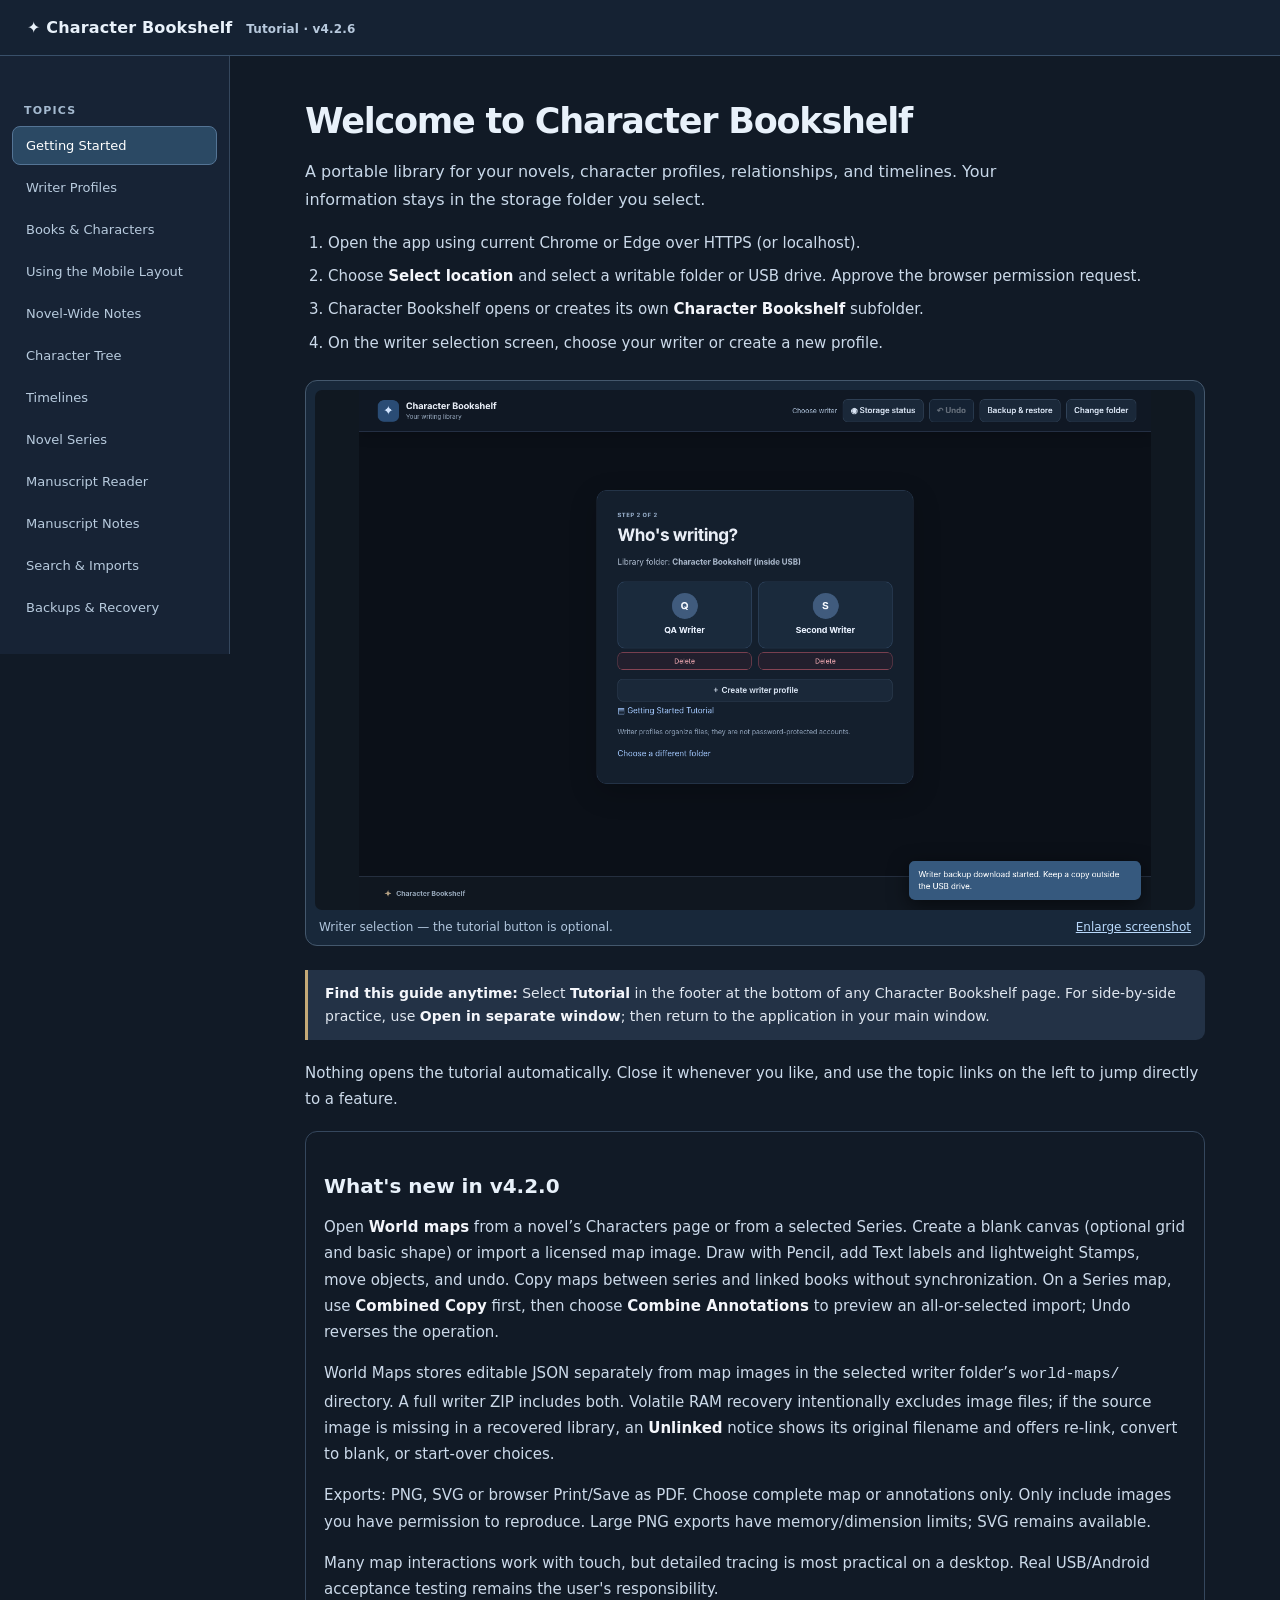
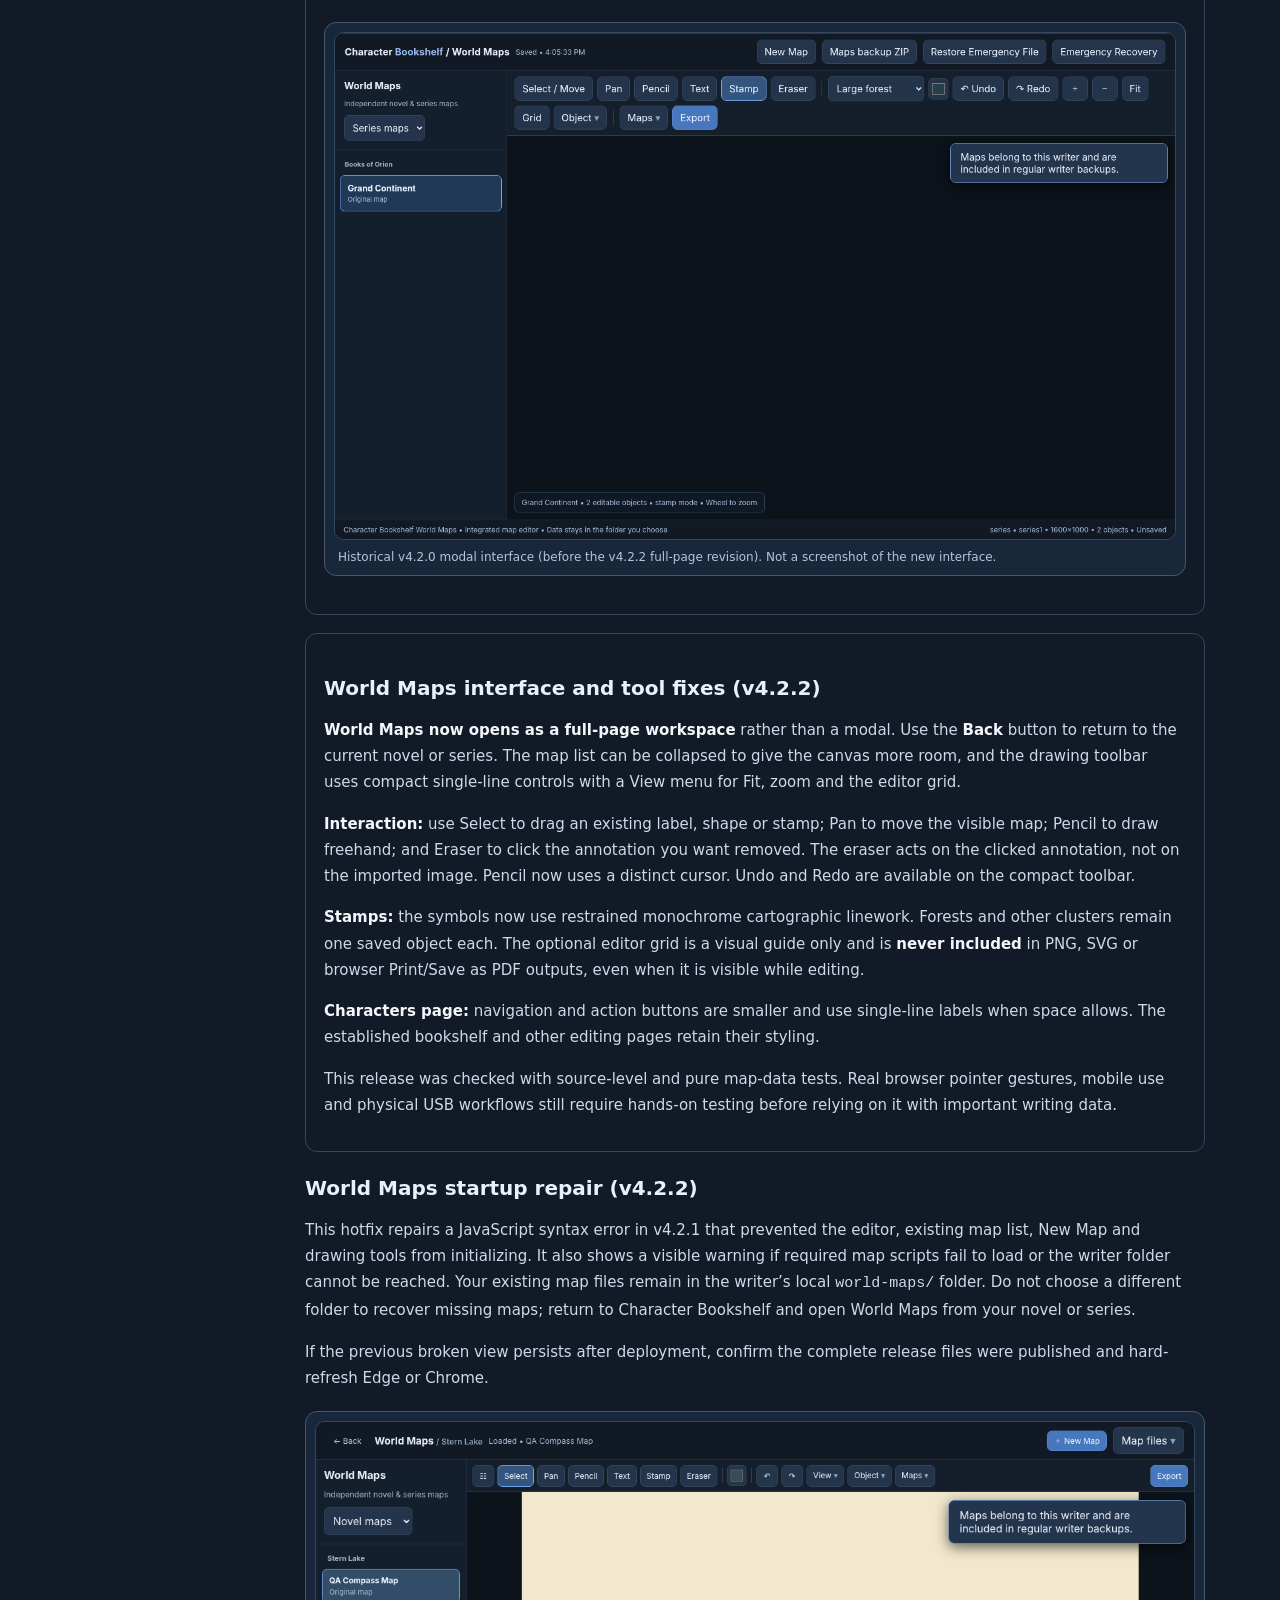
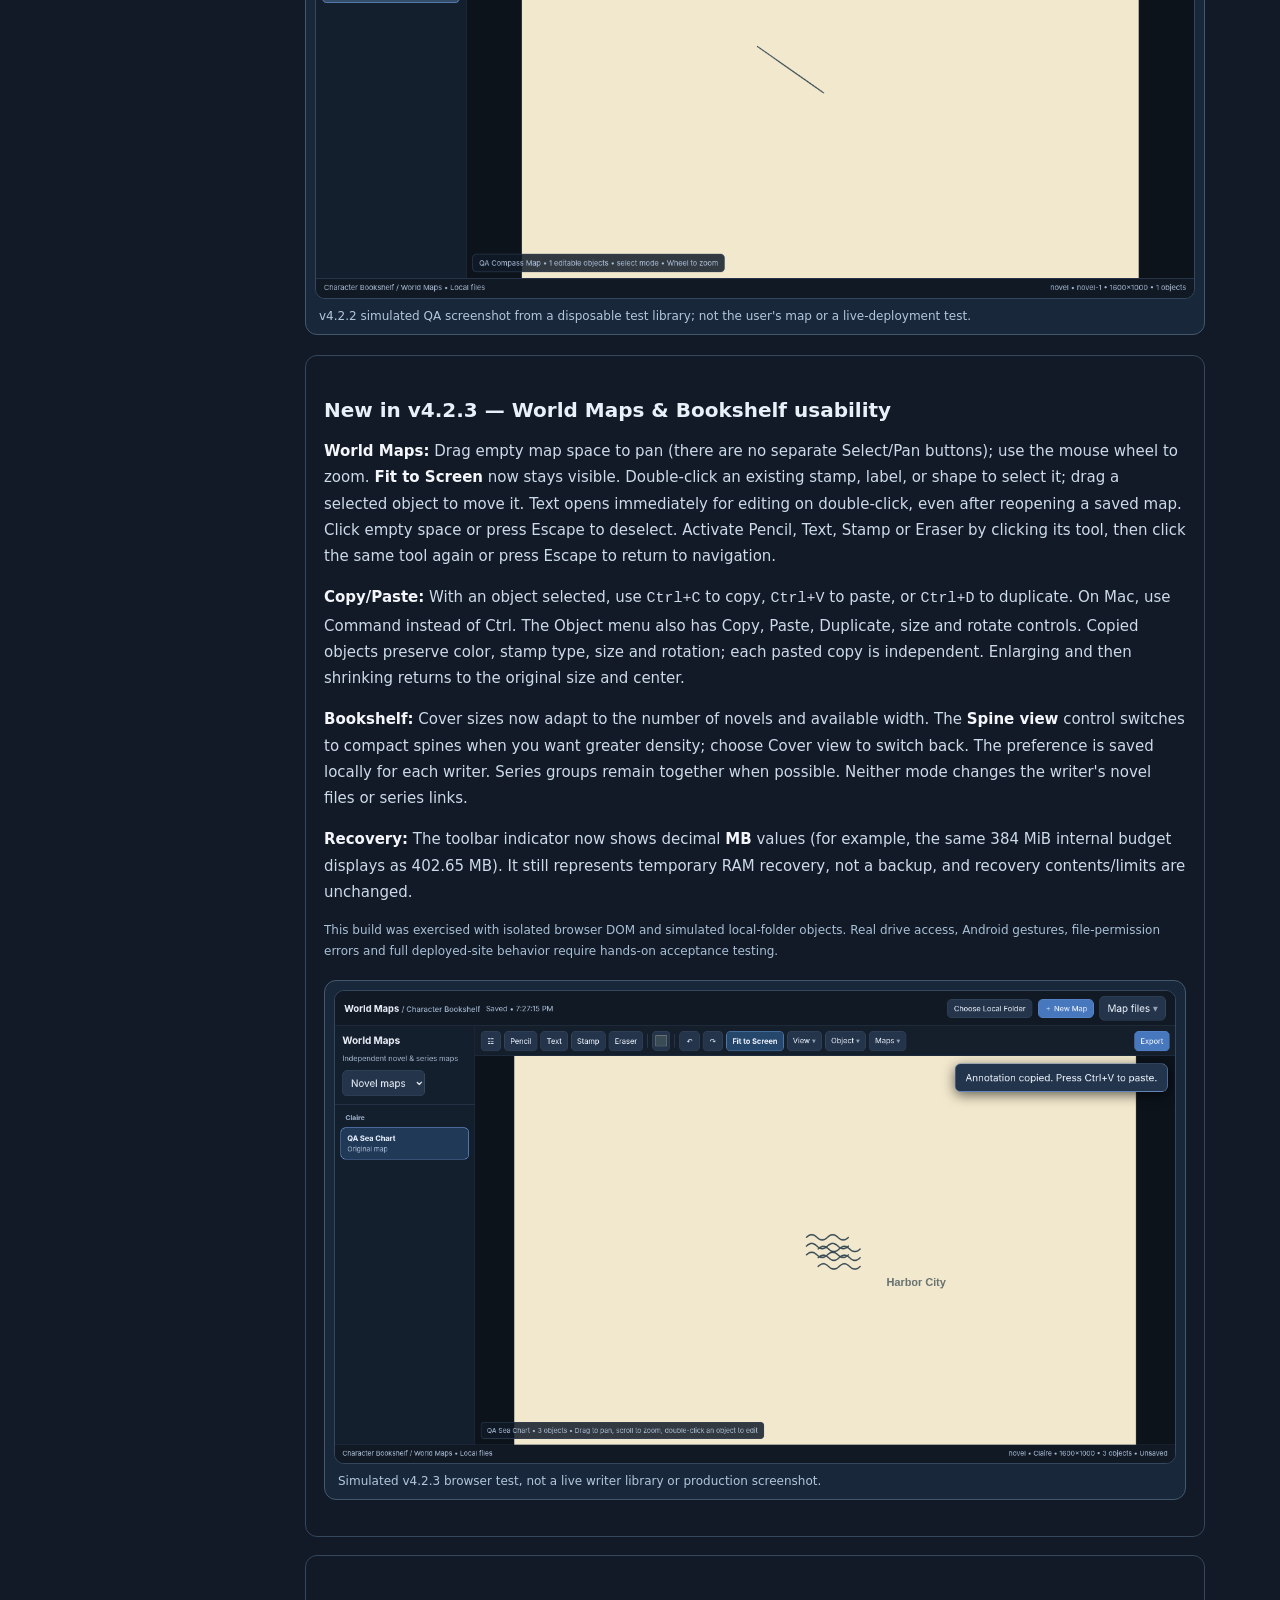
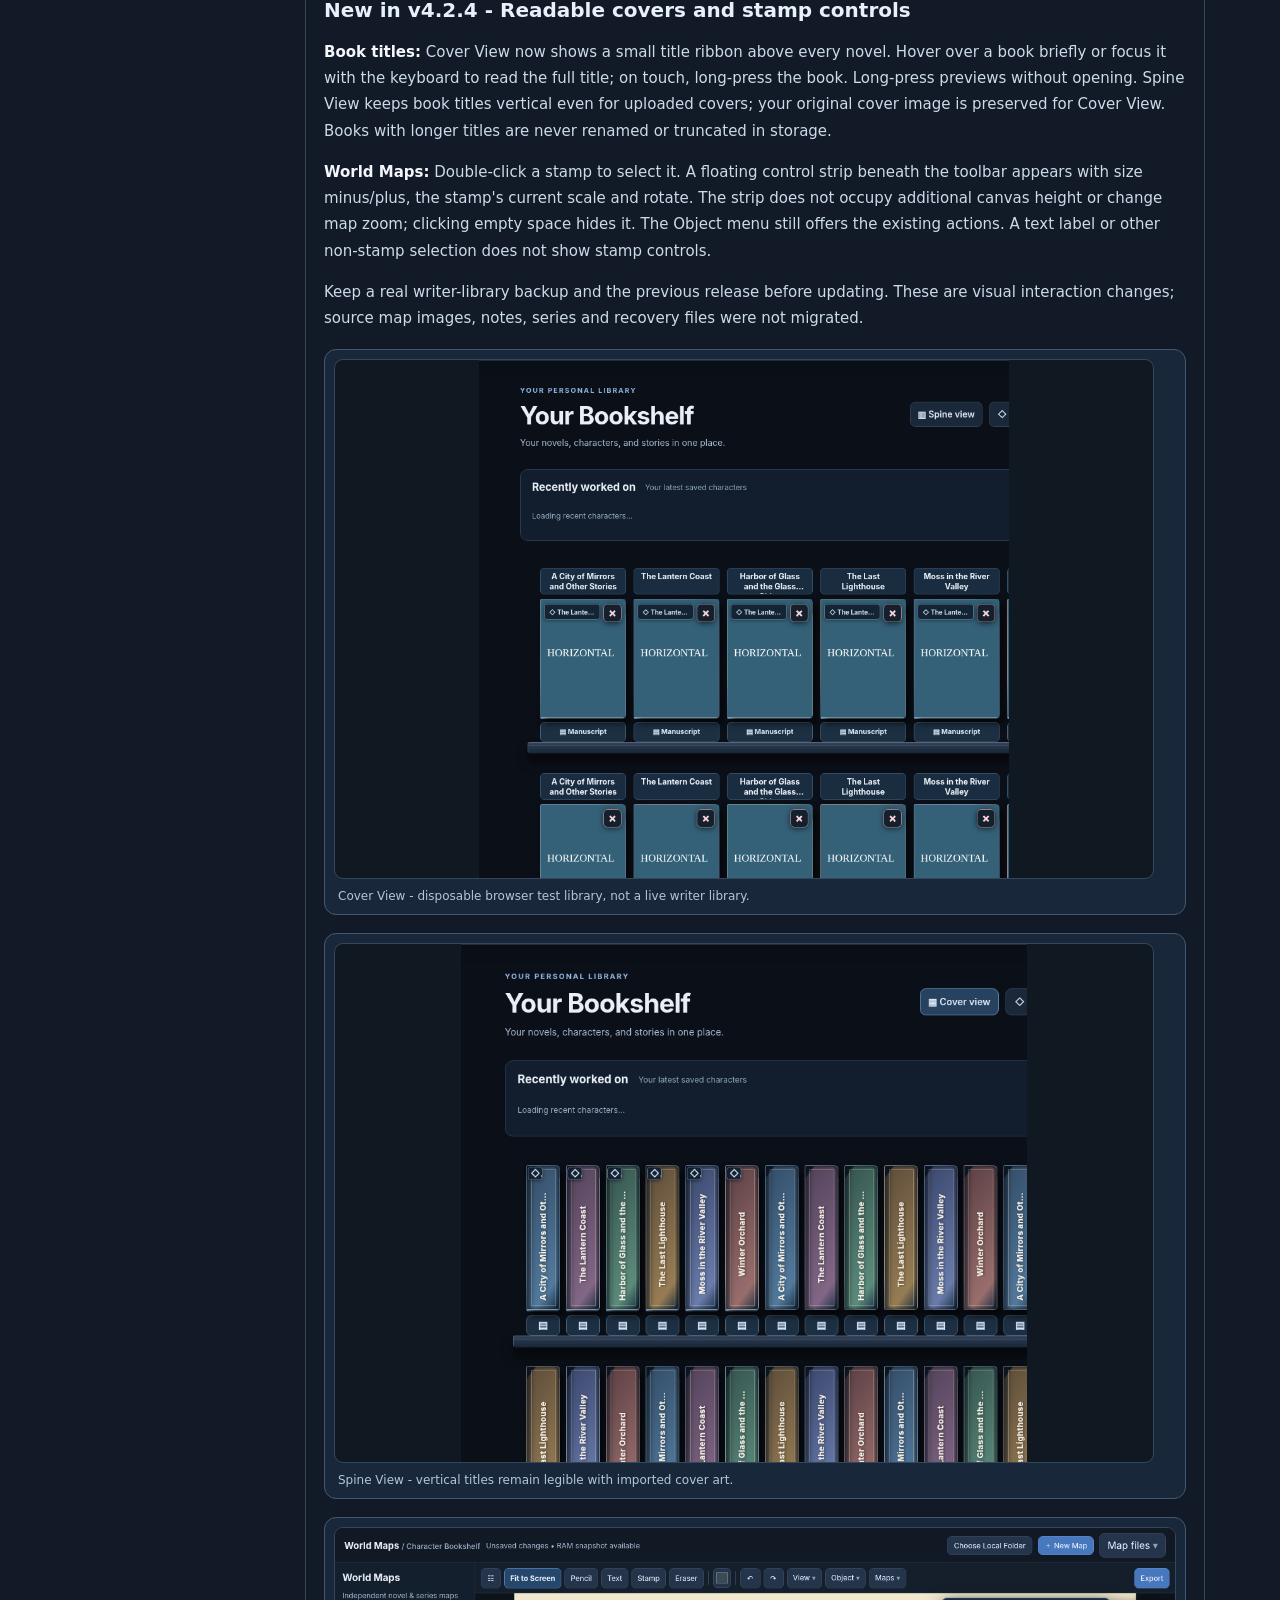
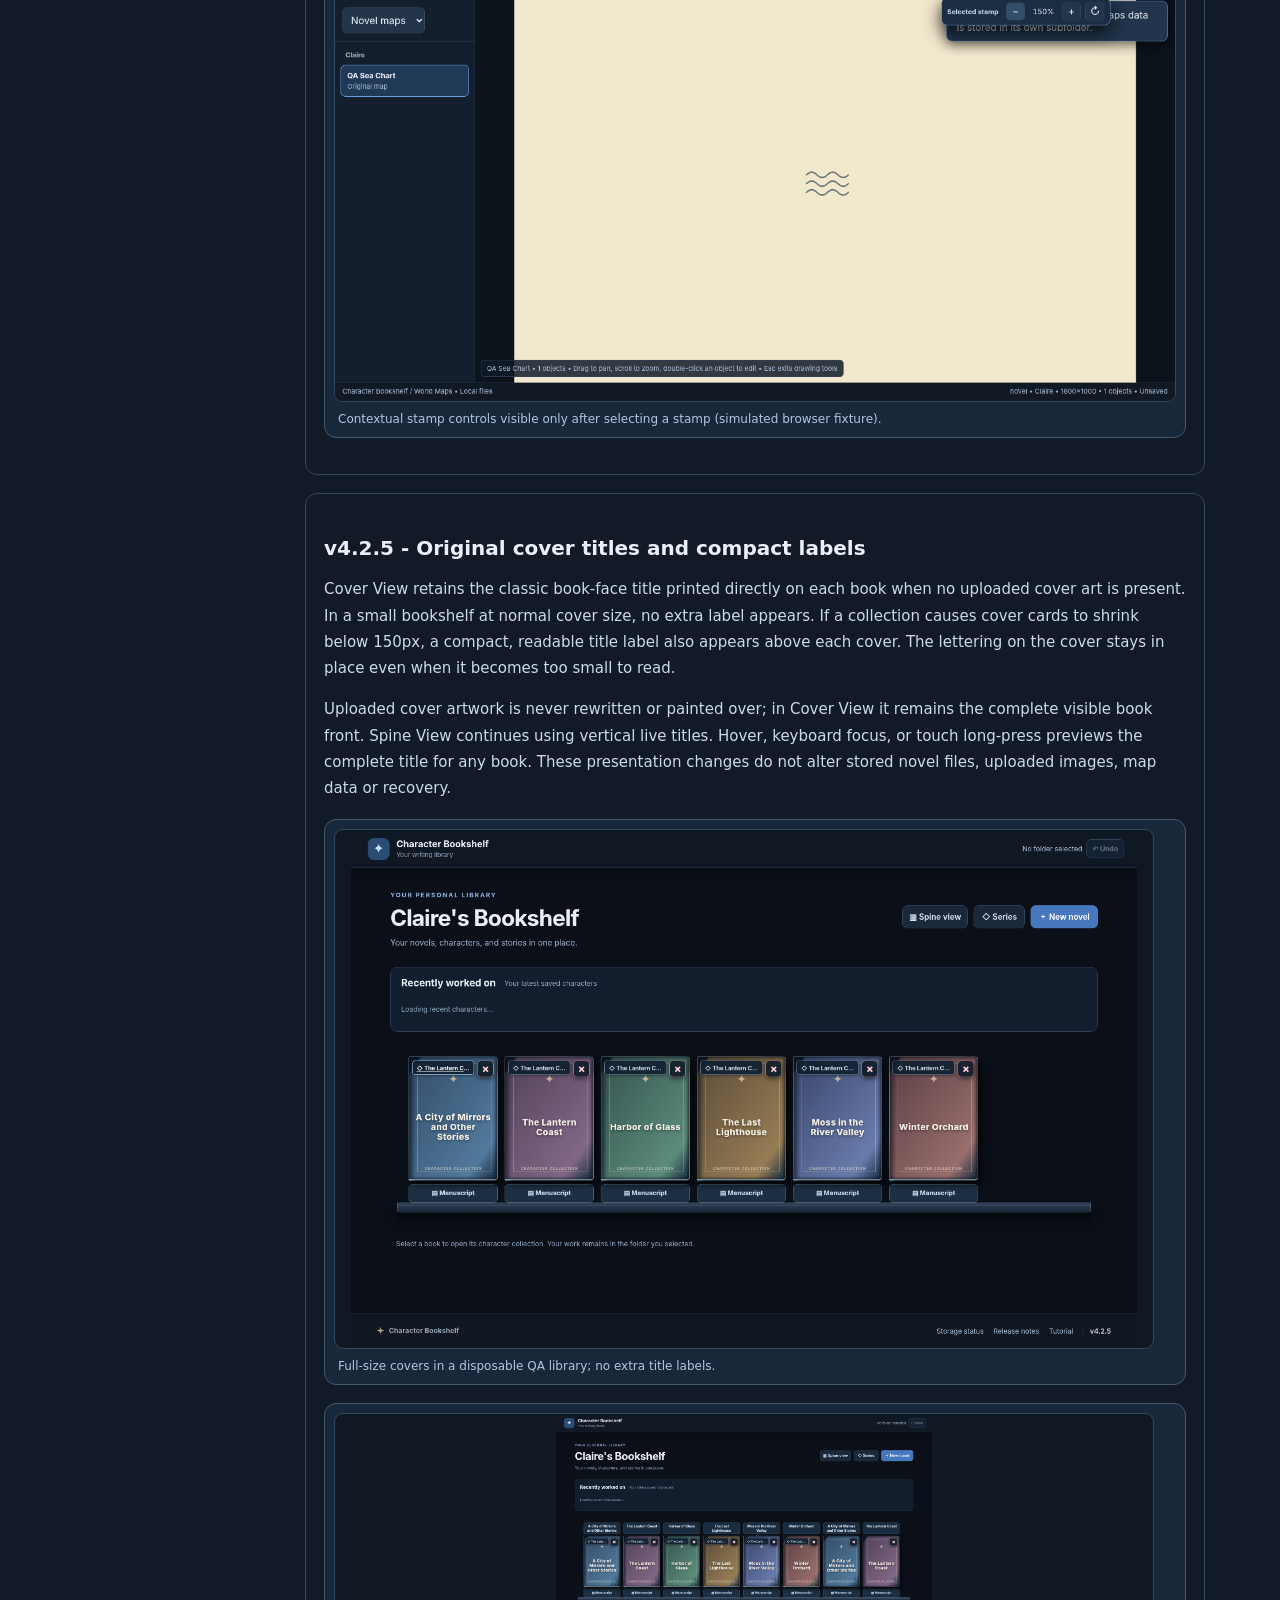
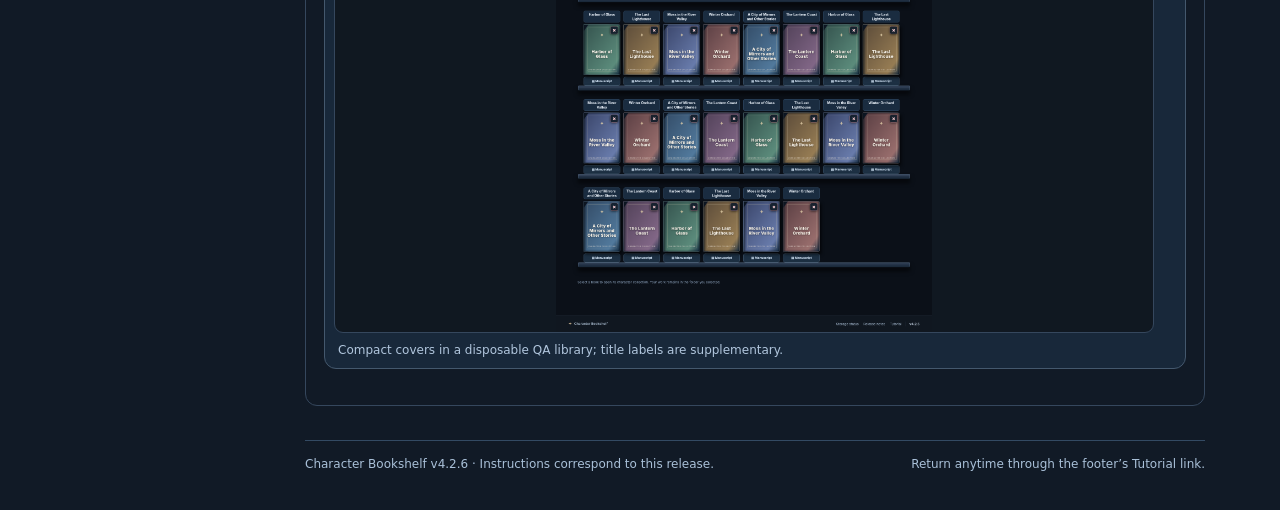
==== commit d6ef3616: "Add files via upload" ====
--- a/tutorial.html
+++ b/tutorial.html
@@ -3,7 +3,7 @@
 <head>
 <meta charset="utf-8">
 <meta name="viewport" content="width=device-width, initial-scale=1">
-<title>Character Bookshelf v4.2.5 · Getting Started</title>
+<title>Character Bookshelf v4.2.6 · Getting Started</title>
 <style>
 :root{color-scheme:dark;font-family:system-ui,-apple-system,'Segoe UI',sans-serif;background:#111a26;color:#e8f1fa}
 *{box-sizing:border-box}body{margin:0}.tutorialHeader{height:auto;display:flex;justify-content:space-between;align-items:center;gap:12px;flex-wrap:wrap;padding:18px 27px;border-bottom:1px solid #39506a;background:#152233}
@@ -21,7 +21,7 @@
 </style>
 </head>
 <body>
-<header class="tutorialHeader"><div class="tutorialBrand">✦ Character Bookshelf <span class="tutorialVersion">Tutorial · v4.2.5</span></div><button class="outlineBtn" id="tutorialPopOut" type="button">↗ Open in separate window</button></header>
+<header class="tutorialHeader"><div class="tutorialBrand">✦ Character Bookshelf <span class="tutorialVersion">Tutorial · v4.2.6</span></div><button class="outlineBtn" id="tutorialPopOut" type="button">↗ Open in separate window</button></header>
 <div class="tutorialLayout"><nav id="tutorialNav" aria-label="Tutorial topics">
   <h2>TOPICS</h2>
   <a href="#welcome" data-topic="welcome">Getting Started</a>
@@ -51,6 +51,7 @@
 <p>Writer profiles separate different people’s libraries. They're organizational profiles, not password-protected accounts.</p>
 <ol><li>After choosing storage, select <strong>Create writer profile</strong>.</li><li>Enter the writer’s name and open their bookshelf.</li><li>Use <strong>Switch writer</strong> when moving between libraries.</li></ol>
 <figure><img src="tutorial-assets/bookshelf.png" alt="Writer bookshelf showing books, Recently Worked On and Series controls"><figcaption>Personal bookshelf and its novel controls. <a href="tutorial-assets/bookshelf.png" target="_blank" rel="noopener">Enlarge screenshot</a></figcaption></figure>
+<div class="guideNote"><strong>v4.2.6 — Add an existing writer folder:</strong> To bring in a writer from another location, use <strong>Add writer from folder</strong> on the writer selection screen (or drag a writer folder into the import area). To register a writer folder you already copied directly inside the current Character Bookshelf library, choose <strong>Find copied writer folders</strong> and then <strong>Review &amp; add</strong>. Confirm the writer name and book count. The app never merges profiles or replaces your existing writers. Do not copy another library's <code>character-archive-manifest.json</code> over your own. Keep a full backup before importing.</div>
 <div class="guideNote">Writer deletion is permanent. Export and verify a writer ZIP backup before deleting a profile or changing storage hardware.</div>
 </section>
 <section class="topic" id="books">
@@ -138,7 +139,7 @@
 <figure style="margin:18px 0"><img src="tutorial-assets/bookshelf-covers-v424-qa.png" alt="v4.2.4 cover view with title ribbons on disposable sample novels" style="width:100%;max-width:820px;border:1px solid #35475d;border-radius:9px"><figcaption>Cover View - disposable browser test library, not a live writer library.</figcaption></figure>
 <figure style="margin:18px 0"><img src="tutorial-assets/bookshelf-spines-v424-qa.png" alt="v4.2.4 vertical titles in a dense bookshelf" style="width:100%;max-width:820px;border:1px solid #35475d;border-radius:9px"><figcaption>Spine View - vertical titles remain legible with imported cover art.</figcaption></figure>
 <figure style="margin:18px 0"><img src="tutorial-assets/world-maps-v424-qa.png" alt="v4.2.4 contextual stamp size controls displayed below the toolbar" style="width:100%;max-width:850px;border:1px solid #35475d;border-radius:9px"><figcaption>Contextual stamp controls visible only after selecting a stamp (simulated browser fixture).</figcaption></figure></section>
-<section class="guideSection" id="bookshelf-v425" style="padding:18px;border:1px solid #35475d;border-radius:12px;margin:18px 0"><h2>v4.2.5 - Original cover titles and compact labels</h2><p>Cover View retains the classic book-face title printed directly on each book when no uploaded cover art is present. In a small bookshelf at normal cover size, no extra label appears. If a collection causes cover cards to shrink below 150px, a compact, readable title label also appears above each cover. The lettering on the cover stays in place even when it becomes too small to read.</p><p>Uploaded cover artwork is never rewritten or painted over; in Cover View it remains the complete visible book front. Spine View continues using vertical live titles. Hover, keyboard focus, or touch long-press previews the complete title for any book. These presentation changes do not alter stored novel files, uploaded images, map data or recovery.</p><figure style="margin:18px 0"><img src="tutorial-assets/bookshelf-standard-v425-qa.png" alt="Six-book sample bookshelf showing title lettering inside full-size covers" style="width:100%;max-width:820px;border:1px solid #35475d;border-radius:9px"><figcaption>Full-size covers in a disposable QA library; no extra title labels.</figcaption></figure><figure style="margin:18px 0"><img src="tutorial-assets/bookshelf-compact-v425-qa.png" alt="Thirty-book sample bookshelf with readable compact title labels and original titles retained on the book faces" style="width:100%;max-width:820px;border:1px solid #35475d;border-radius:9px"><figcaption>Compact covers in a disposable QA library; title labels are supplementary.</figcaption></figure></section><div class="tutorialBottom"><span class="small">Character Bookshelf v4.2.5 · Instructions correspond to this release.</span><span class="small">Return anytime through the footer’s Tutorial link.</span></div>
+<section class="guideSection" id="bookshelf-v425" style="padding:18px;border:1px solid #35475d;border-radius:12px;margin:18px 0"><h2>v4.2.5 - Original cover titles and compact labels</h2><p>Cover View retains the classic book-face title printed directly on each book when no uploaded cover art is present. In a small bookshelf at normal cover size, no extra label appears. If a collection causes cover cards to shrink below 150px, a compact, readable title label also appears above each cover. The lettering on the cover stays in place even when it becomes too small to read.</p><p>Uploaded cover artwork is never rewritten or painted over; in Cover View it remains the complete visible book front. Spine View continues using vertical live titles. Hover, keyboard focus, or touch long-press previews the complete title for any book. These presentation changes do not alter stored novel files, uploaded images, map data or recovery.</p><figure style="margin:18px 0"><img src="tutorial-assets/bookshelf-standard-v425-qa.png" alt="Six-book sample bookshelf showing title lettering inside full-size covers" style="width:100%;max-width:820px;border:1px solid #35475d;border-radius:9px"><figcaption>Full-size covers in a disposable QA library; no extra title labels.</figcaption></figure><figure style="margin:18px 0"><img src="tutorial-assets/bookshelf-compact-v425-qa.png" alt="Thirty-book sample bookshelf with readable compact title labels and original titles retained on the book faces" style="width:100%;max-width:820px;border:1px solid #35475d;border-radius:9px"><figcaption>Compact covers in a disposable QA library; title labels are supplementary.</figcaption></figure></section><div class="tutorialBottom"><span class="small">Character Bookshelf v4.2.6 · Instructions correspond to this release.</span><span class="small">Return anytime through the footer’s Tutorial link.</span></div>
 </main></div>
 <script>
 (function(){
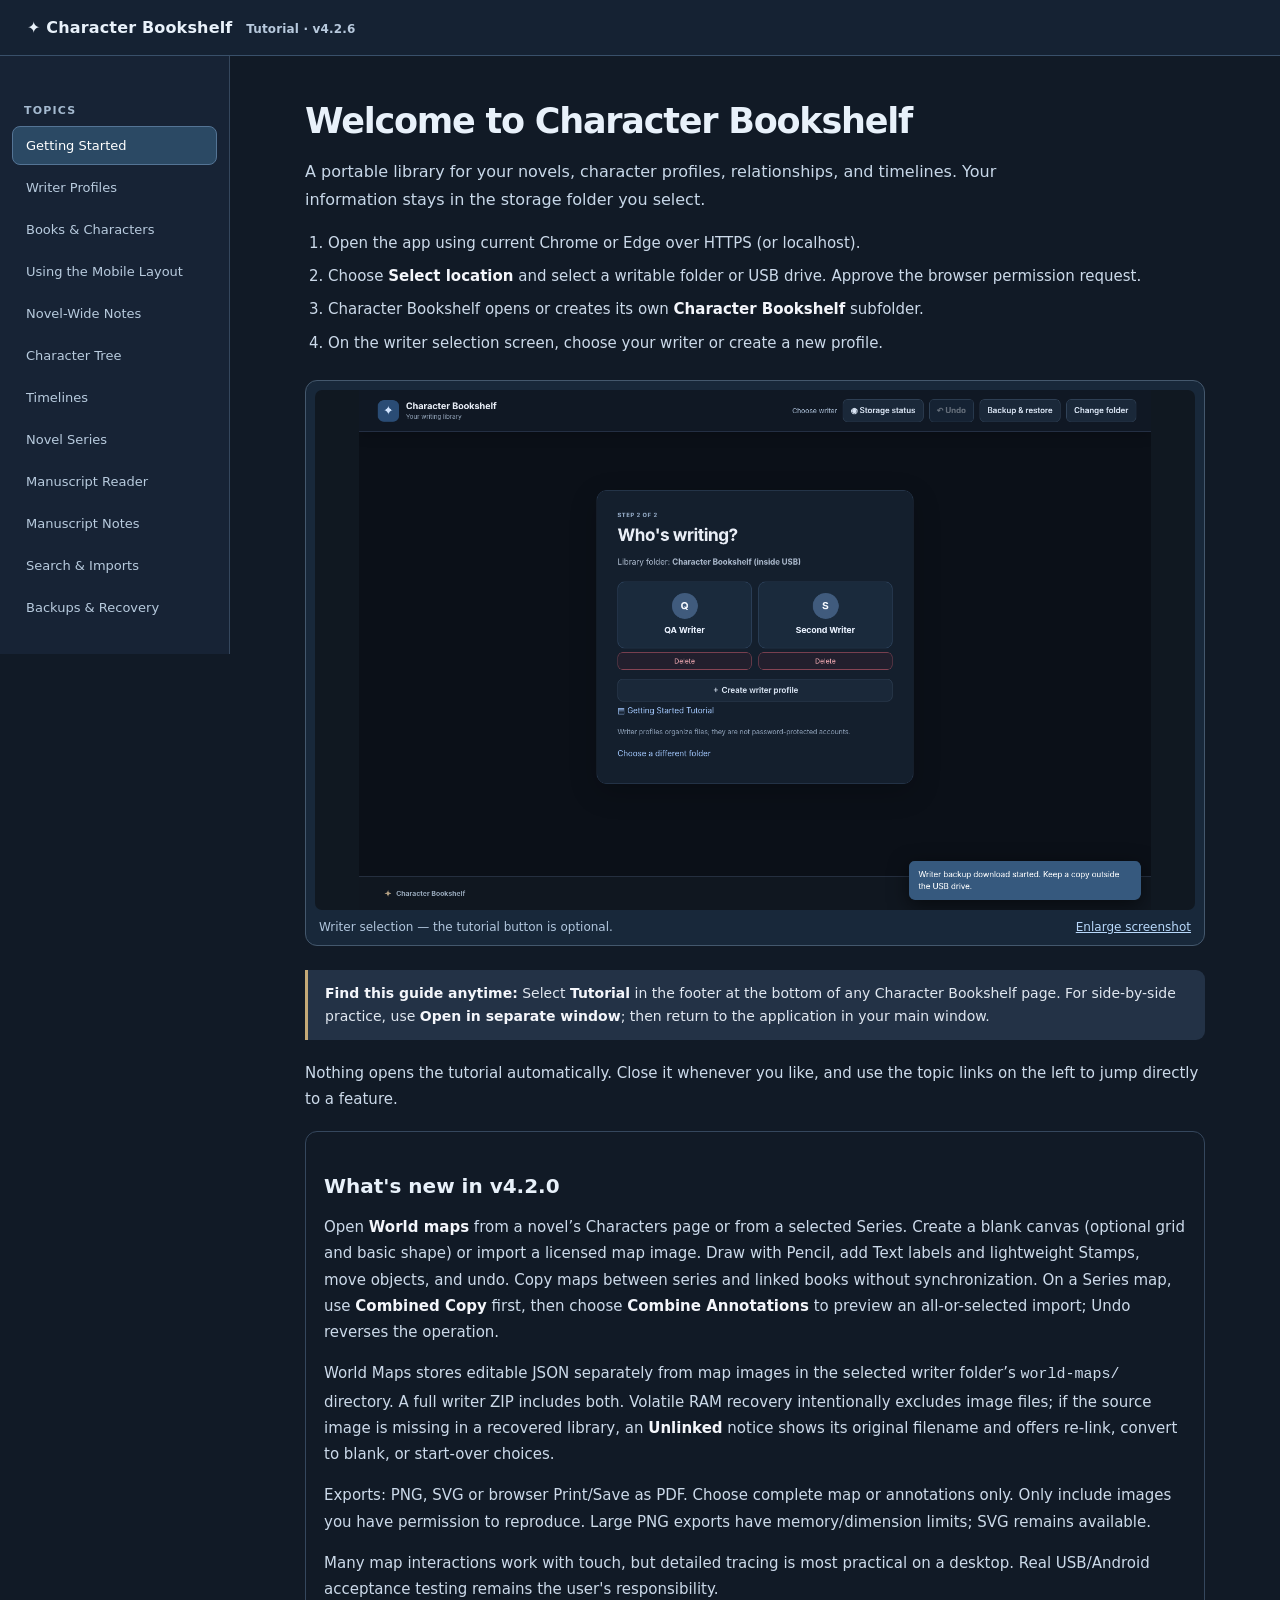
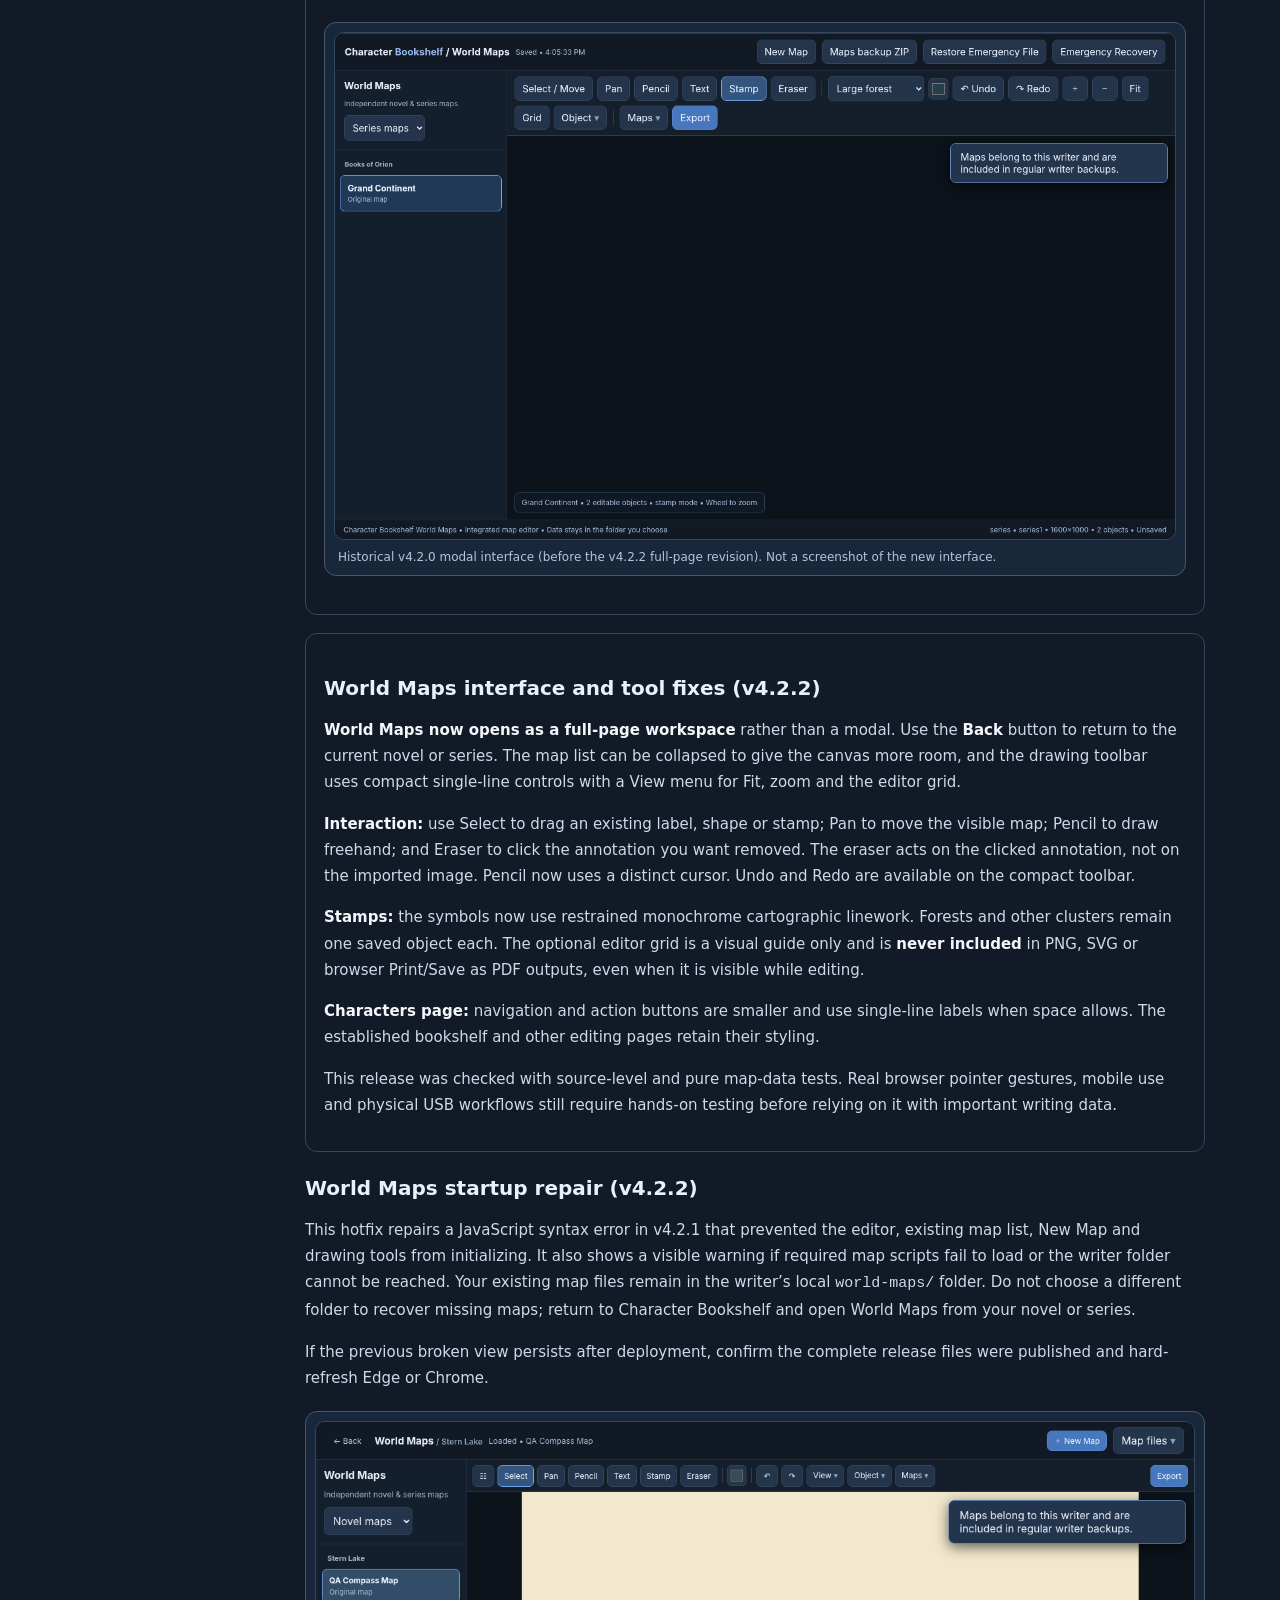
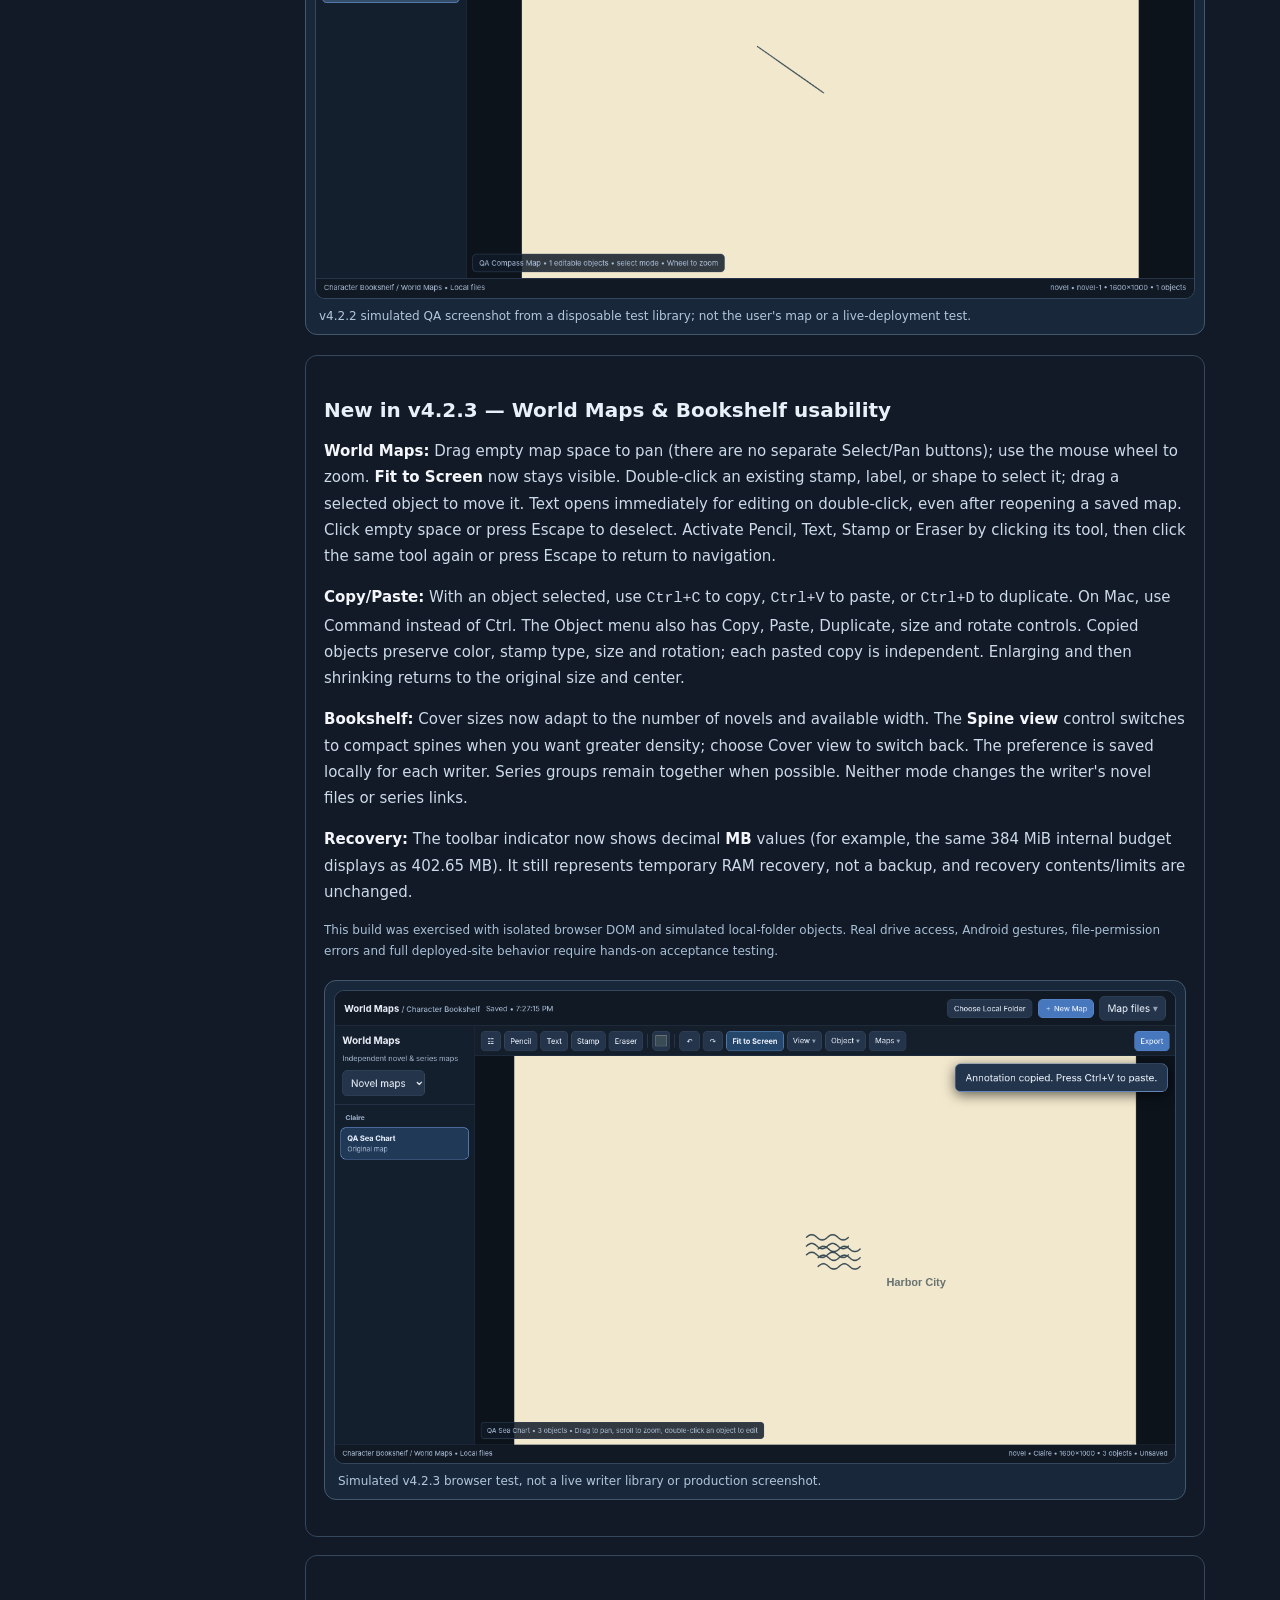
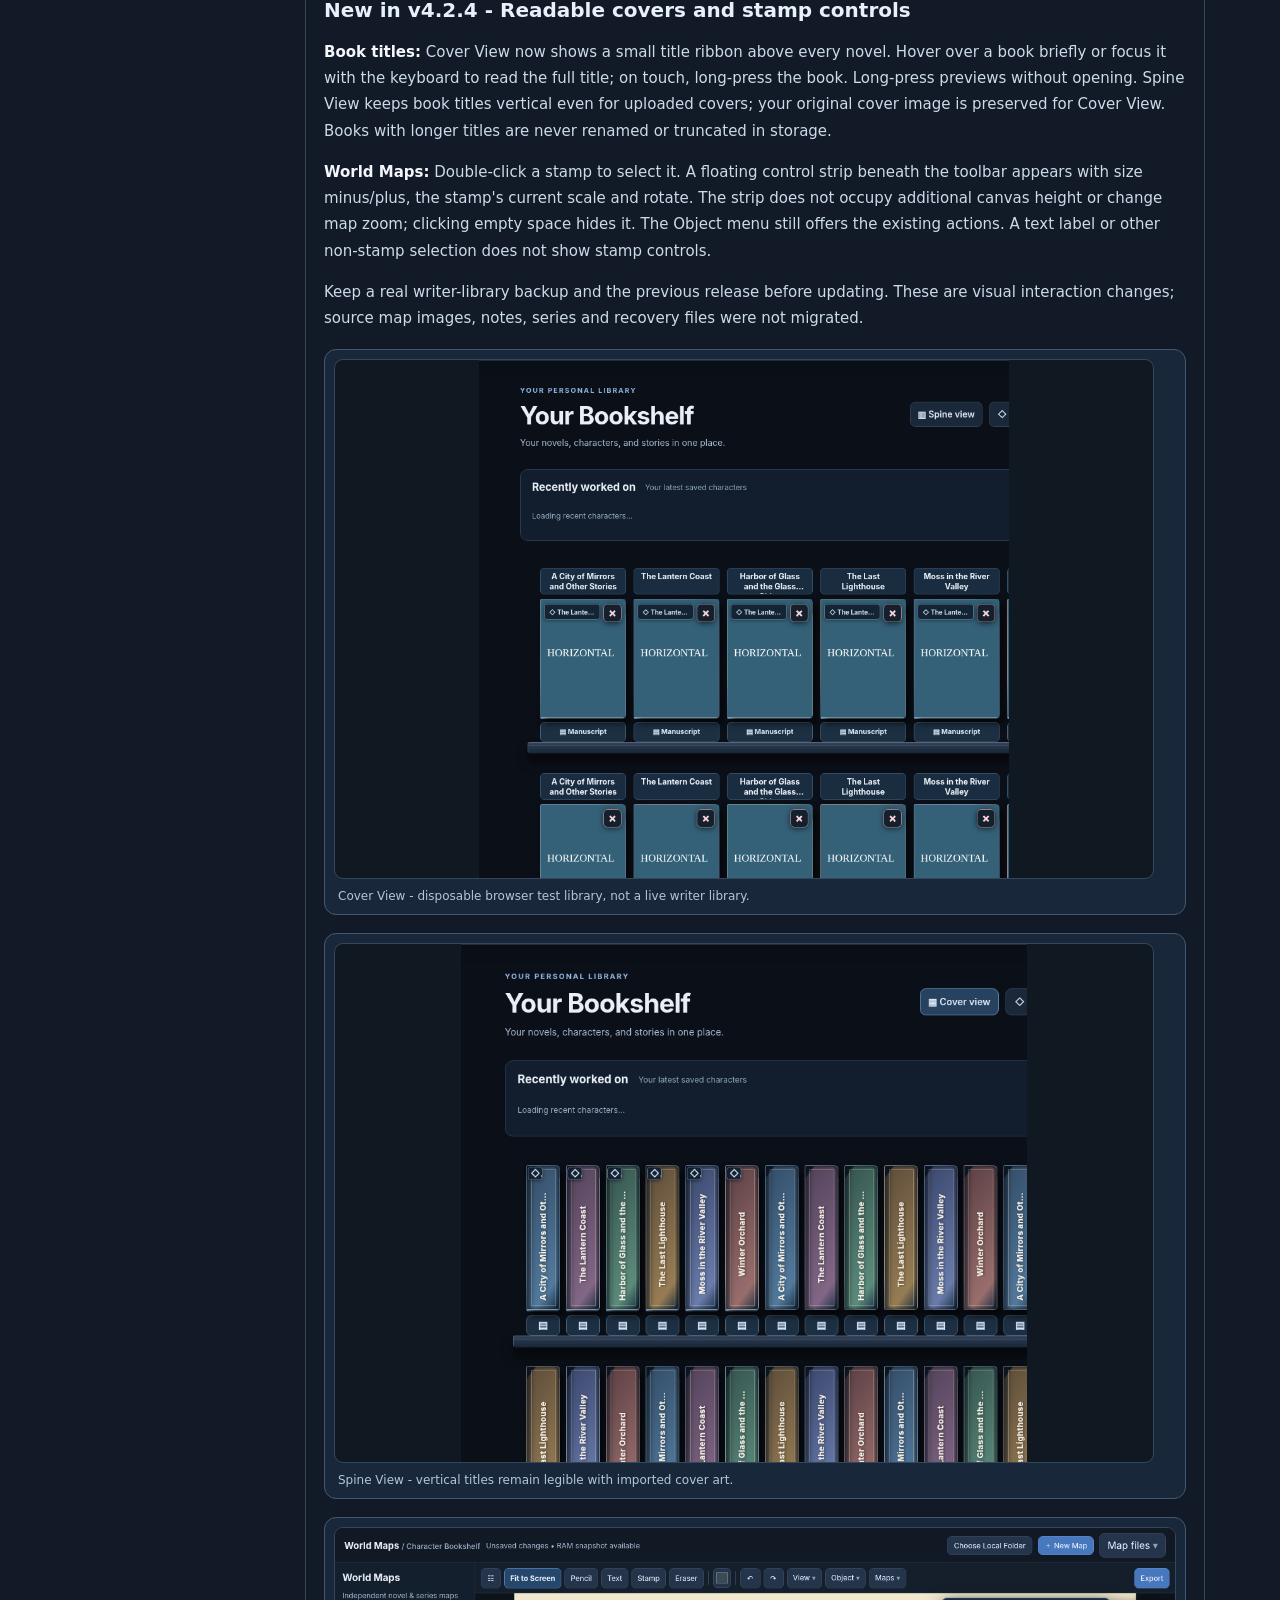
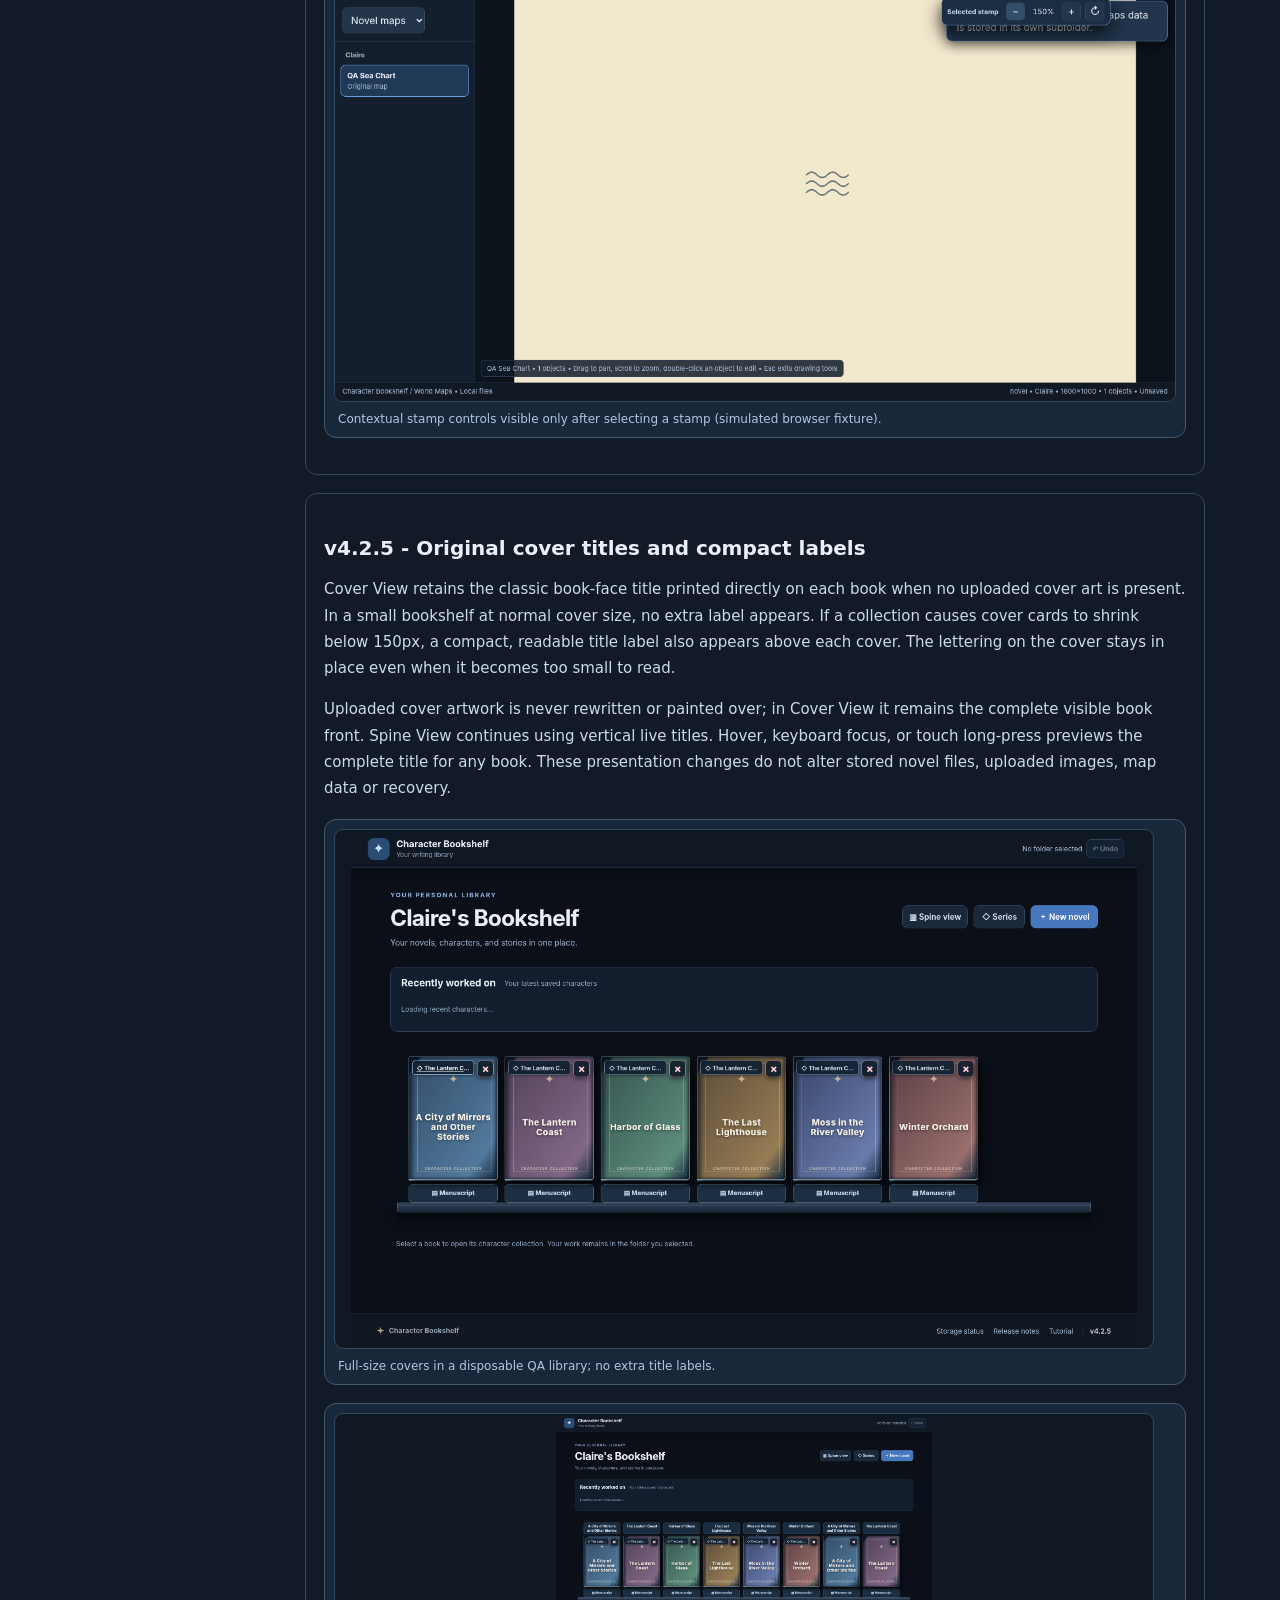
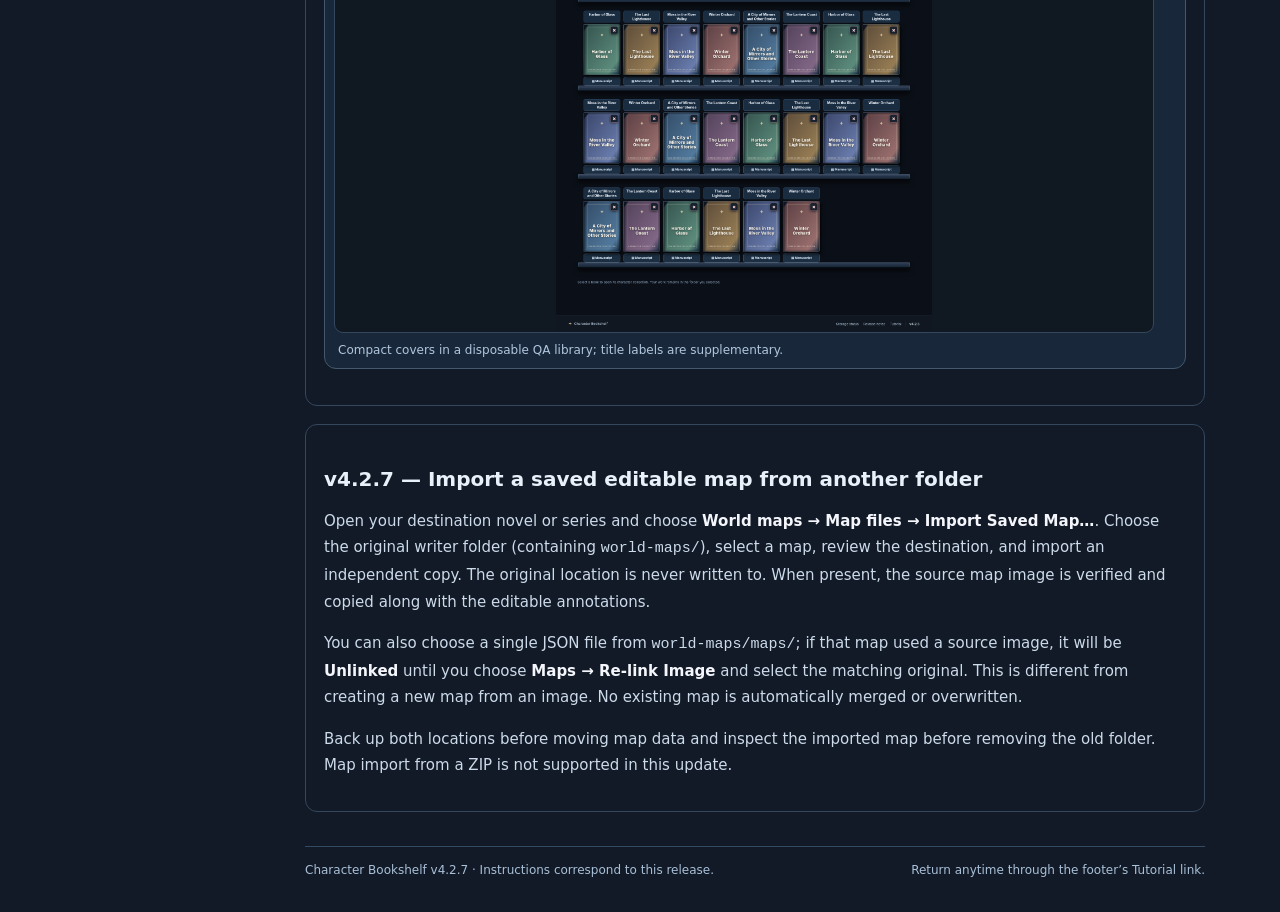
==== commit c56ceef0: "Add files via upload" ====
--- a/tutorial.html
+++ b/tutorial.html
@@ -139,7 +139,7 @@
 <figure style="margin:18px 0"><img src="tutorial-assets/bookshelf-covers-v424-qa.png" alt="v4.2.4 cover view with title ribbons on disposable sample novels" style="width:100%;max-width:820px;border:1px solid #35475d;border-radius:9px"><figcaption>Cover View - disposable browser test library, not a live writer library.</figcaption></figure>
 <figure style="margin:18px 0"><img src="tutorial-assets/bookshelf-spines-v424-qa.png" alt="v4.2.4 vertical titles in a dense bookshelf" style="width:100%;max-width:820px;border:1px solid #35475d;border-radius:9px"><figcaption>Spine View - vertical titles remain legible with imported cover art.</figcaption></figure>
 <figure style="margin:18px 0"><img src="tutorial-assets/world-maps-v424-qa.png" alt="v4.2.4 contextual stamp size controls displayed below the toolbar" style="width:100%;max-width:850px;border:1px solid #35475d;border-radius:9px"><figcaption>Contextual stamp controls visible only after selecting a stamp (simulated browser fixture).</figcaption></figure></section>
-<section class="guideSection" id="bookshelf-v425" style="padding:18px;border:1px solid #35475d;border-radius:12px;margin:18px 0"><h2>v4.2.5 - Original cover titles and compact labels</h2><p>Cover View retains the classic book-face title printed directly on each book when no uploaded cover art is present. In a small bookshelf at normal cover size, no extra label appears. If a collection causes cover cards to shrink below 150px, a compact, readable title label also appears above each cover. The lettering on the cover stays in place even when it becomes too small to read.</p><p>Uploaded cover artwork is never rewritten or painted over; in Cover View it remains the complete visible book front. Spine View continues using vertical live titles. Hover, keyboard focus, or touch long-press previews the complete title for any book. These presentation changes do not alter stored novel files, uploaded images, map data or recovery.</p><figure style="margin:18px 0"><img src="tutorial-assets/bookshelf-standard-v425-qa.png" alt="Six-book sample bookshelf showing title lettering inside full-size covers" style="width:100%;max-width:820px;border:1px solid #35475d;border-radius:9px"><figcaption>Full-size covers in a disposable QA library; no extra title labels.</figcaption></figure><figure style="margin:18px 0"><img src="tutorial-assets/bookshelf-compact-v425-qa.png" alt="Thirty-book sample bookshelf with readable compact title labels and original titles retained on the book faces" style="width:100%;max-width:820px;border:1px solid #35475d;border-radius:9px"><figcaption>Compact covers in a disposable QA library; title labels are supplementary.</figcaption></figure></section><div class="tutorialBottom"><span class="small">Character Bookshelf v4.2.6 · Instructions correspond to this release.</span><span class="small">Return anytime through the footer’s Tutorial link.</span></div>
+<section class="guideSection" id="bookshelf-v425" style="padding:18px;border:1px solid #35475d;border-radius:12px;margin:18px 0"><h2>v4.2.5 - Original cover titles and compact labels</h2><p>Cover View retains the classic book-face title printed directly on each book when no uploaded cover art is present. In a small bookshelf at normal cover size, no extra label appears. If a collection causes cover cards to shrink below 150px, a compact, readable title label also appears above each cover. The lettering on the cover stays in place even when it becomes too small to read.</p><p>Uploaded cover artwork is never rewritten or painted over; in Cover View it remains the complete visible book front. Spine View continues using vertical live titles. Hover, keyboard focus, or touch long-press previews the complete title for any book. These presentation changes do not alter stored novel files, uploaded images, map data or recovery.</p><figure style="margin:18px 0"><img src="tutorial-assets/bookshelf-standard-v425-qa.png" alt="Six-book sample bookshelf showing title lettering inside full-size covers" style="width:100%;max-width:820px;border:1px solid #35475d;border-radius:9px"><figcaption>Full-size covers in a disposable QA library; no extra title labels.</figcaption></figure><figure style="margin:18px 0"><img src="tutorial-assets/bookshelf-compact-v425-qa.png" alt="Thirty-book sample bookshelf with readable compact title labels and original titles retained on the book faces" style="width:100%;max-width:820px;border:1px solid #35475d;border-radius:9px"><figcaption>Compact covers in a disposable QA library; title labels are supplementary.</figcaption></figure></section><section class="guideSection" id="world-maps-v427" style="padding:18px;border:1px solid #35475d;border-radius:12px;margin:18px 0"><h2>v4.2.7 — Import a saved editable map from another folder</h2><p>Open your destination novel or series and choose <strong>World maps → Map files → Import Saved Map…</strong>. Choose the original writer folder (containing <code>world-maps/</code>), select a map, review the destination, and import an independent copy. The original location is never written to. When present, the source map image is verified and copied along with the editable annotations.</p><p>You can also choose a single JSON file from <code>world-maps/maps/</code>; if that map used a source image, it will be <strong>Unlinked</strong> until you choose <strong>Maps → Re-link Image</strong> and select the matching original. This is different from creating a new map from an image. No existing map is automatically merged or overwritten.</p><p>Back up both locations before moving map data and inspect the imported map before removing the old folder. Map import from a ZIP is not supported in this update.</p></section><div class="tutorialBottom"><span class="small">Character Bookshelf v4.2.7 · Instructions correspond to this release.</span><span class="small">Return anytime through the footer’s Tutorial link.</span></div>
 </main></div>
 <script>
 (function(){
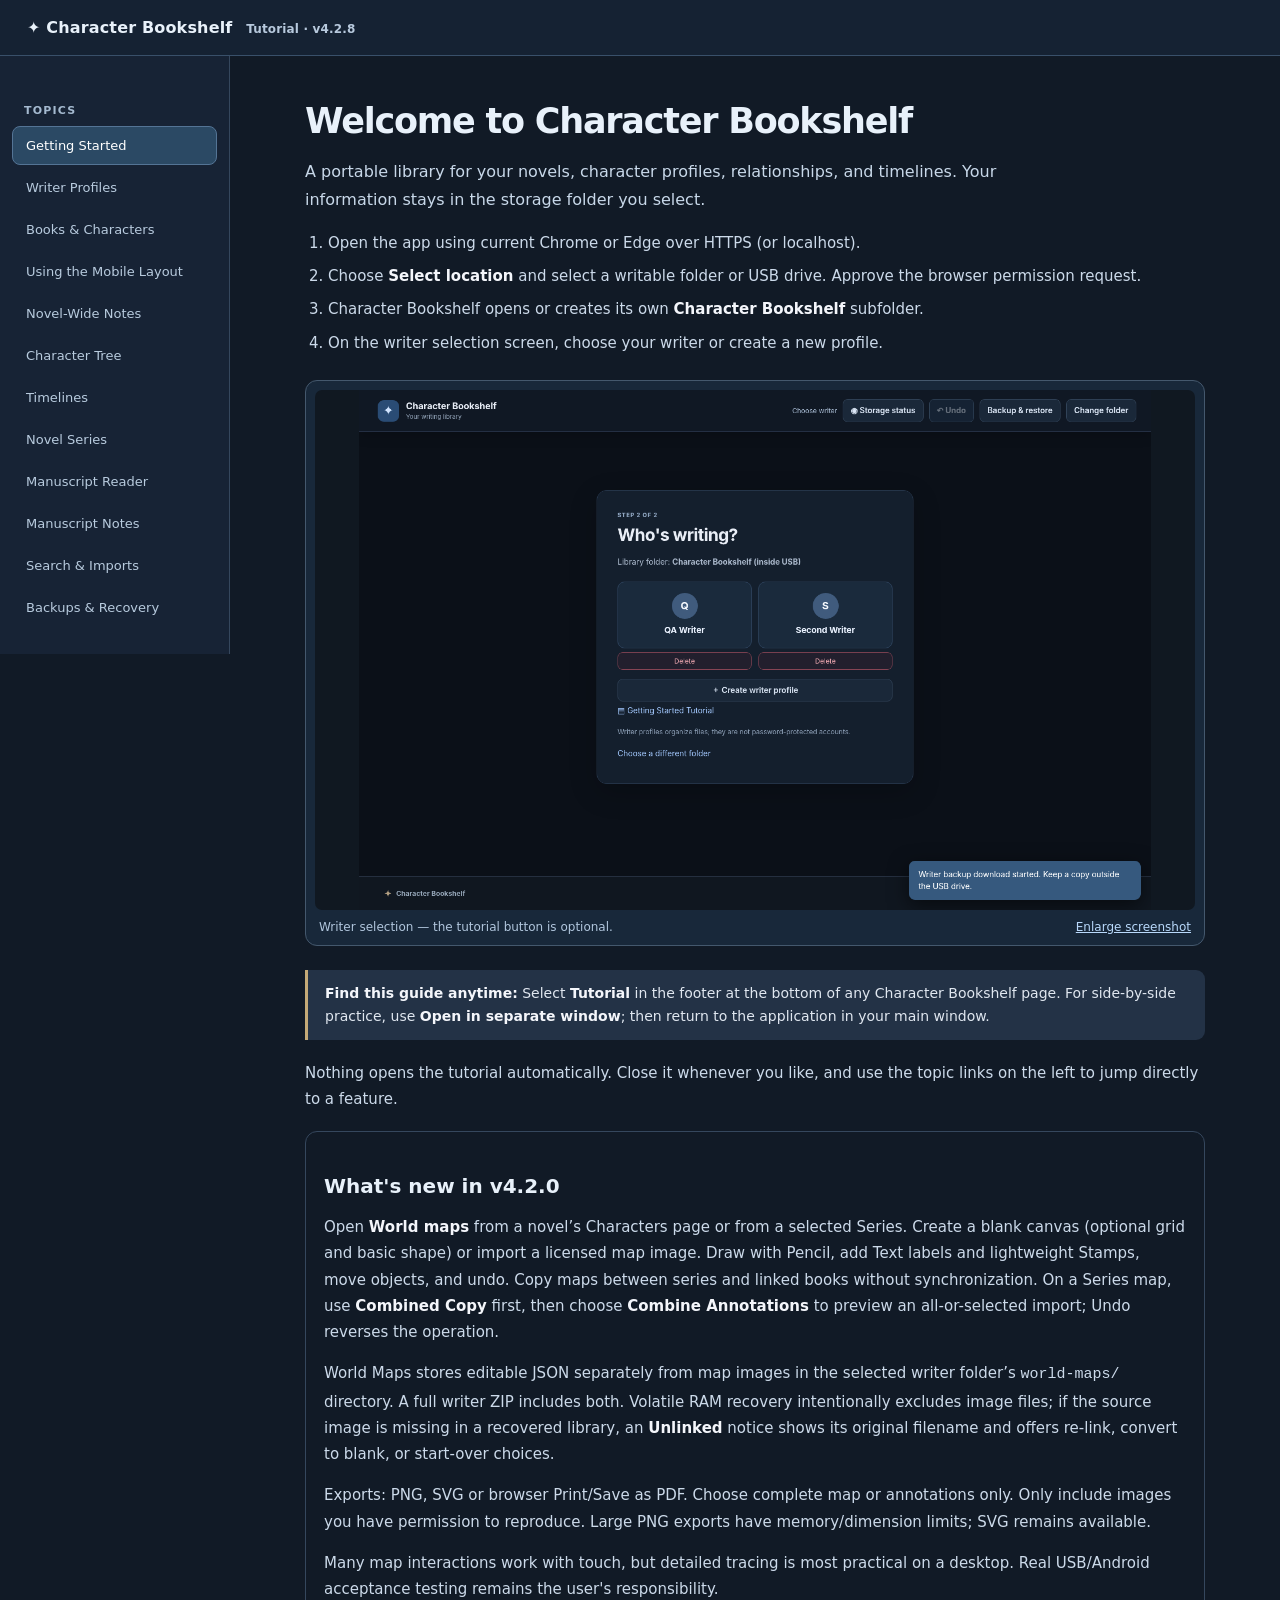
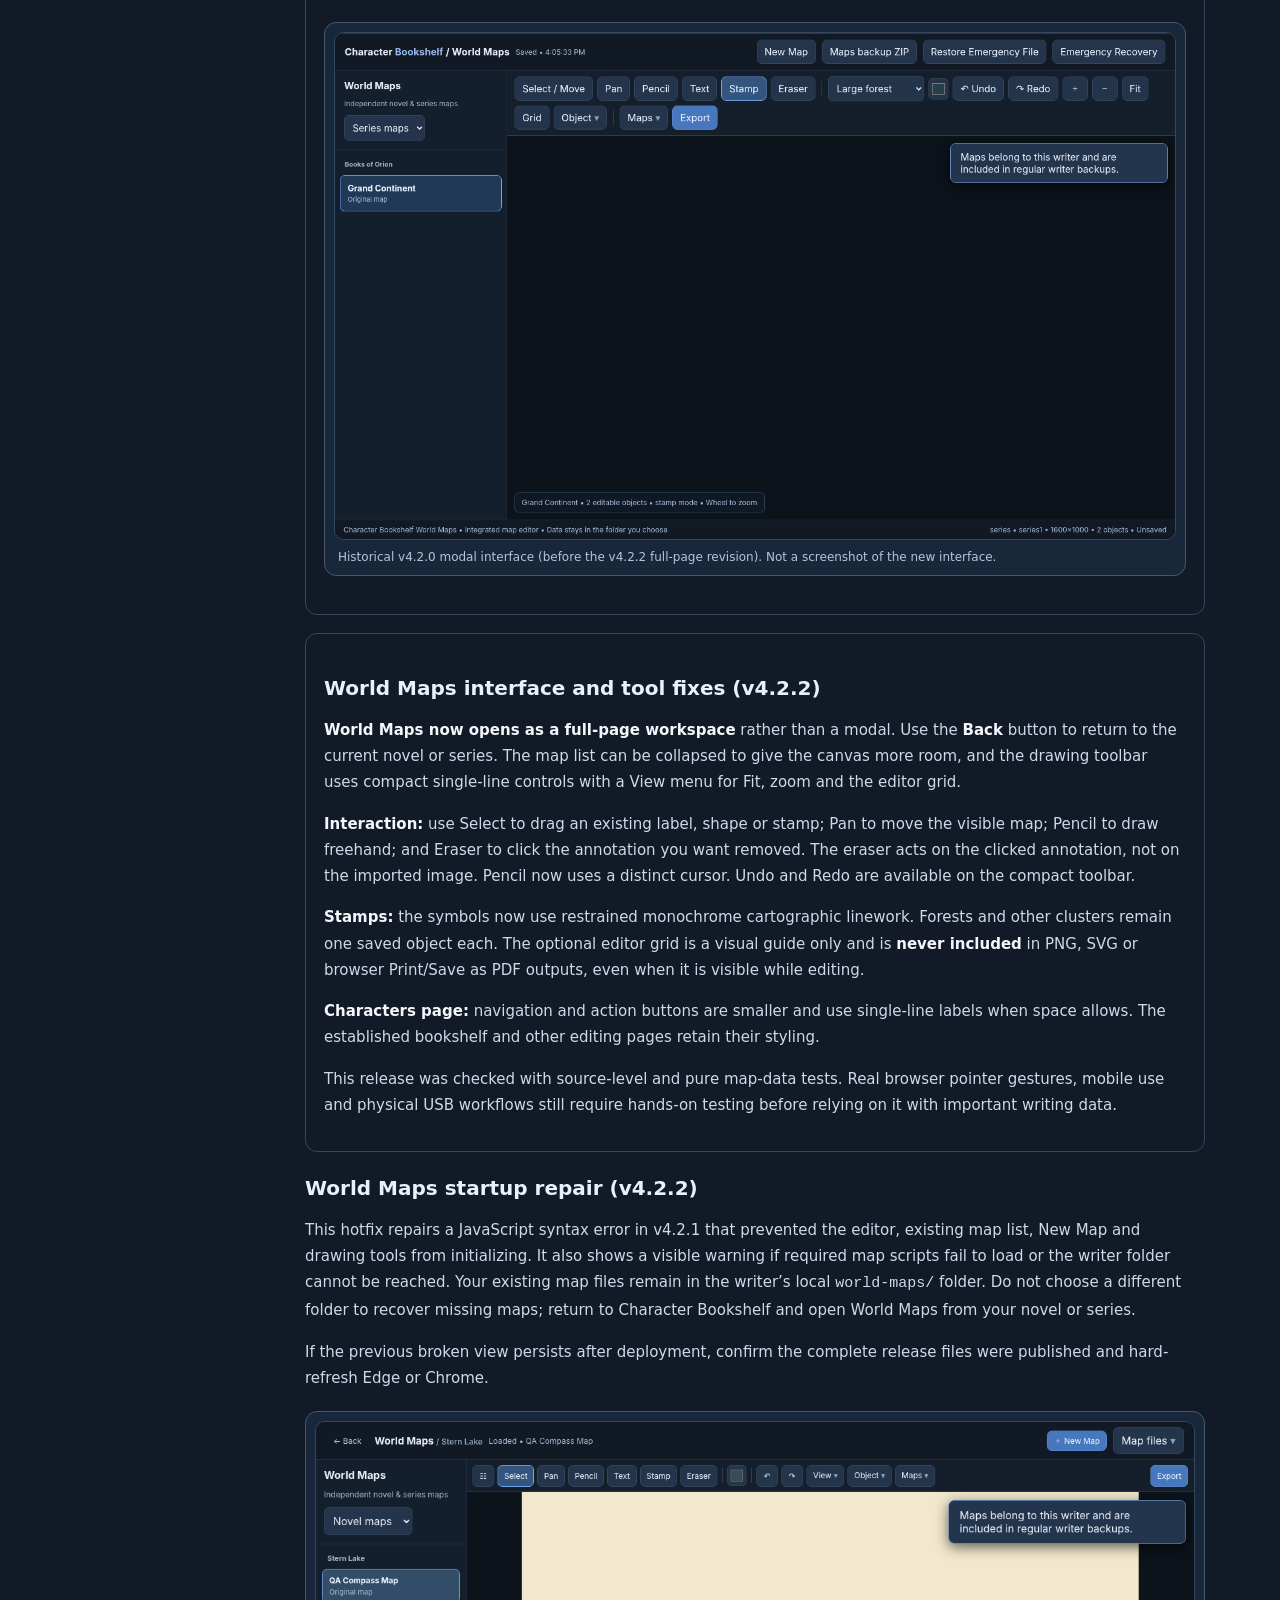
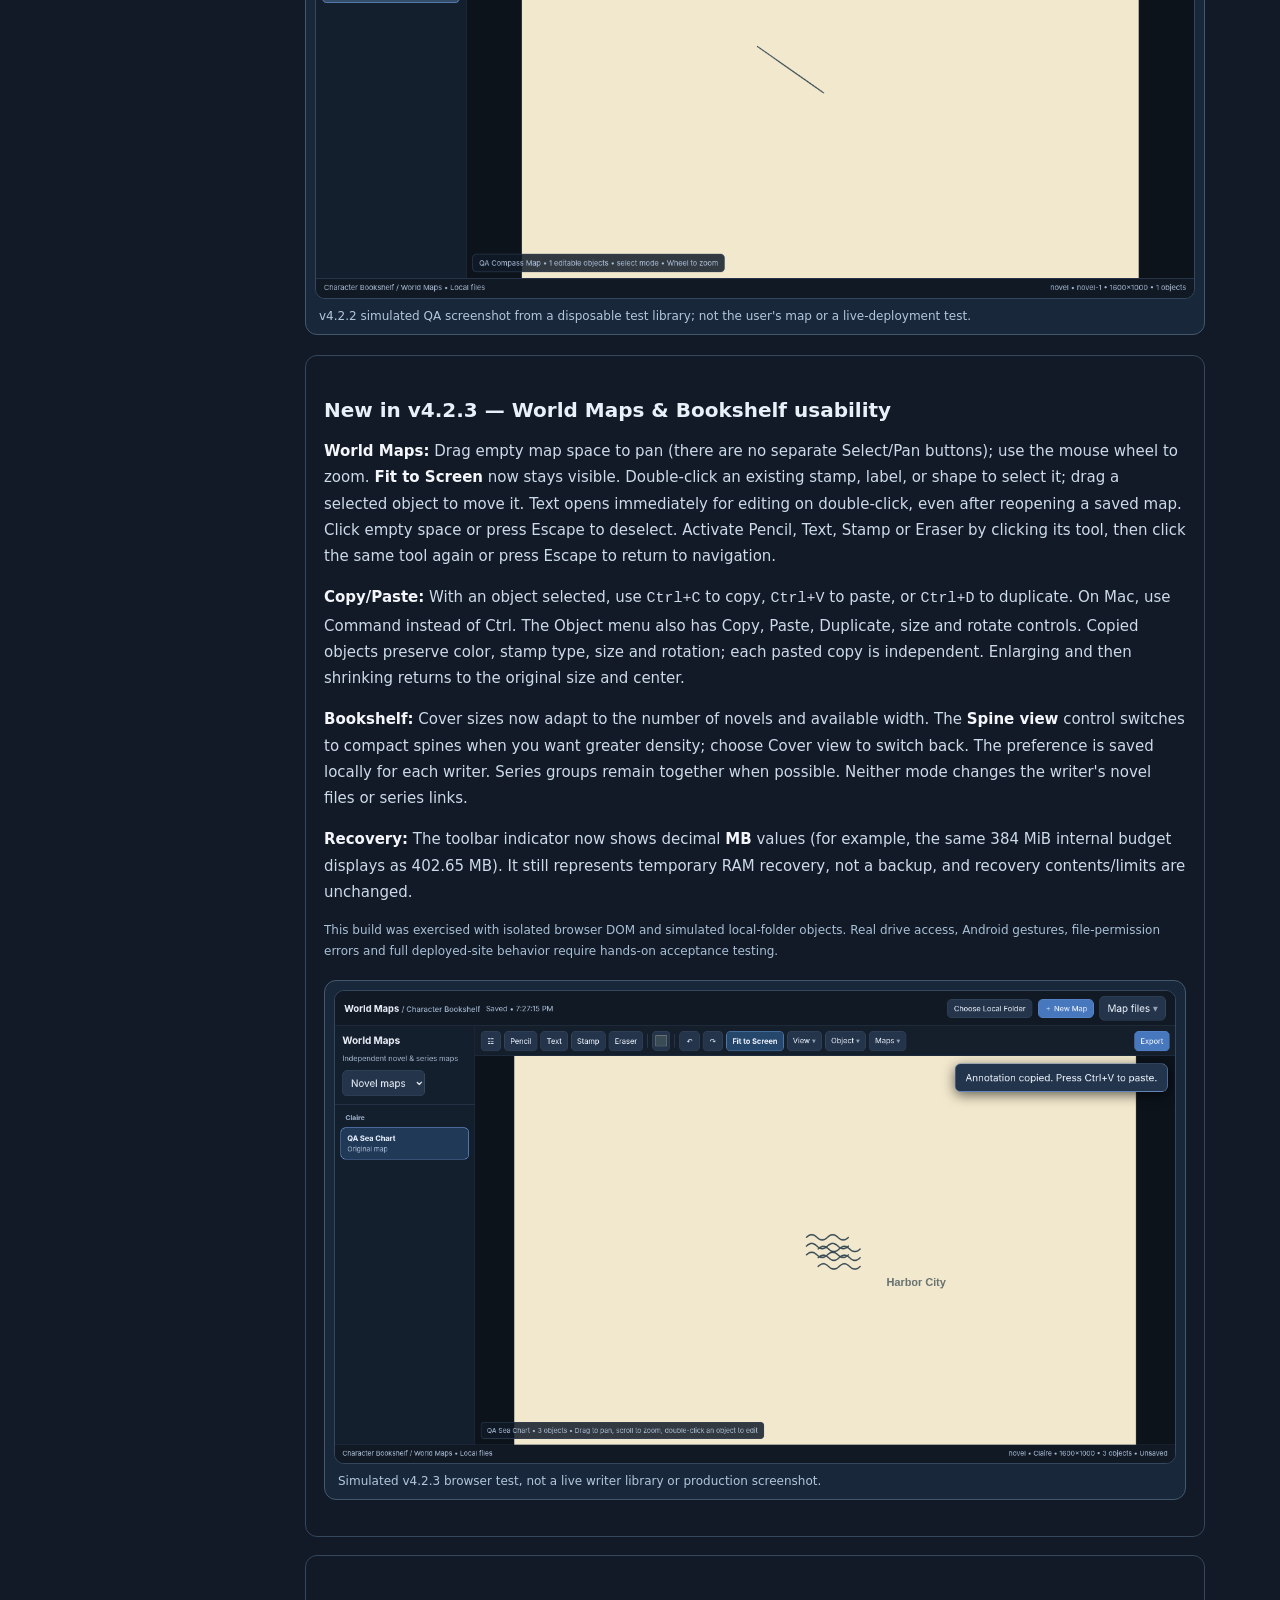
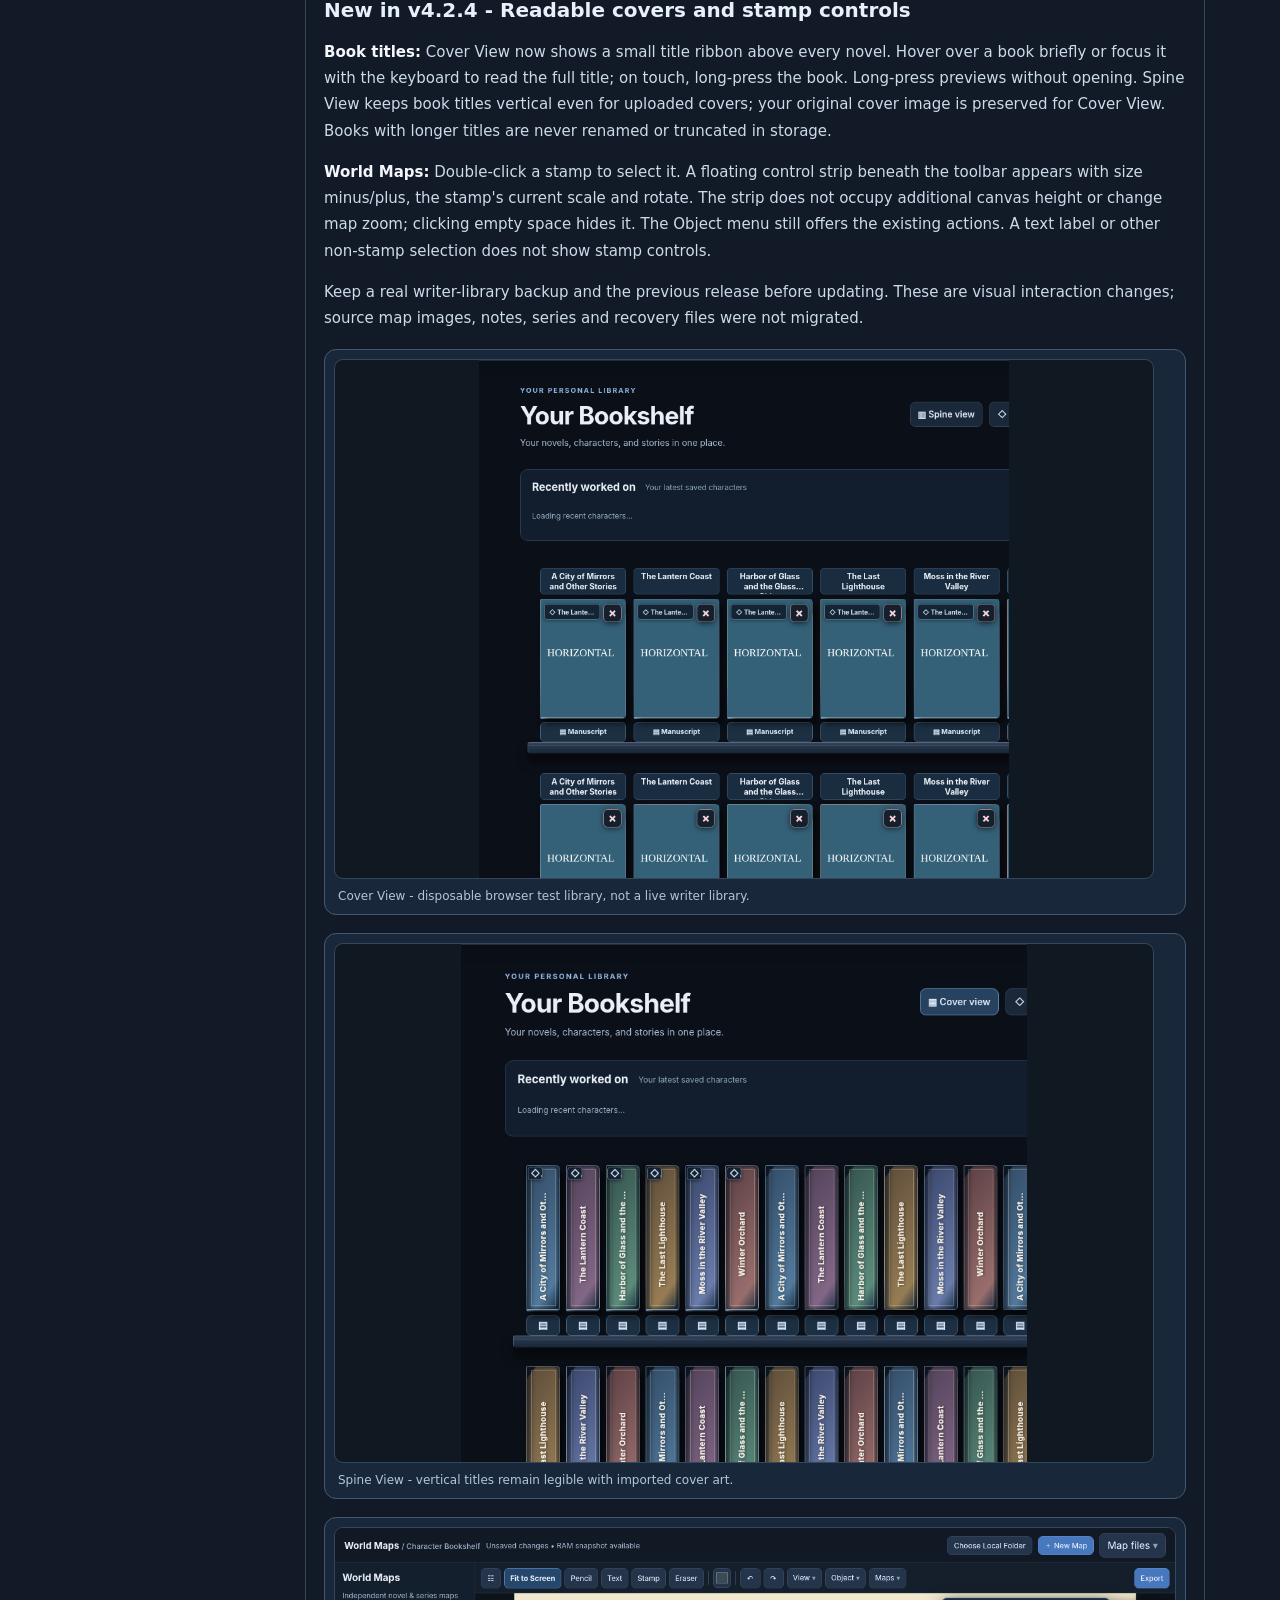
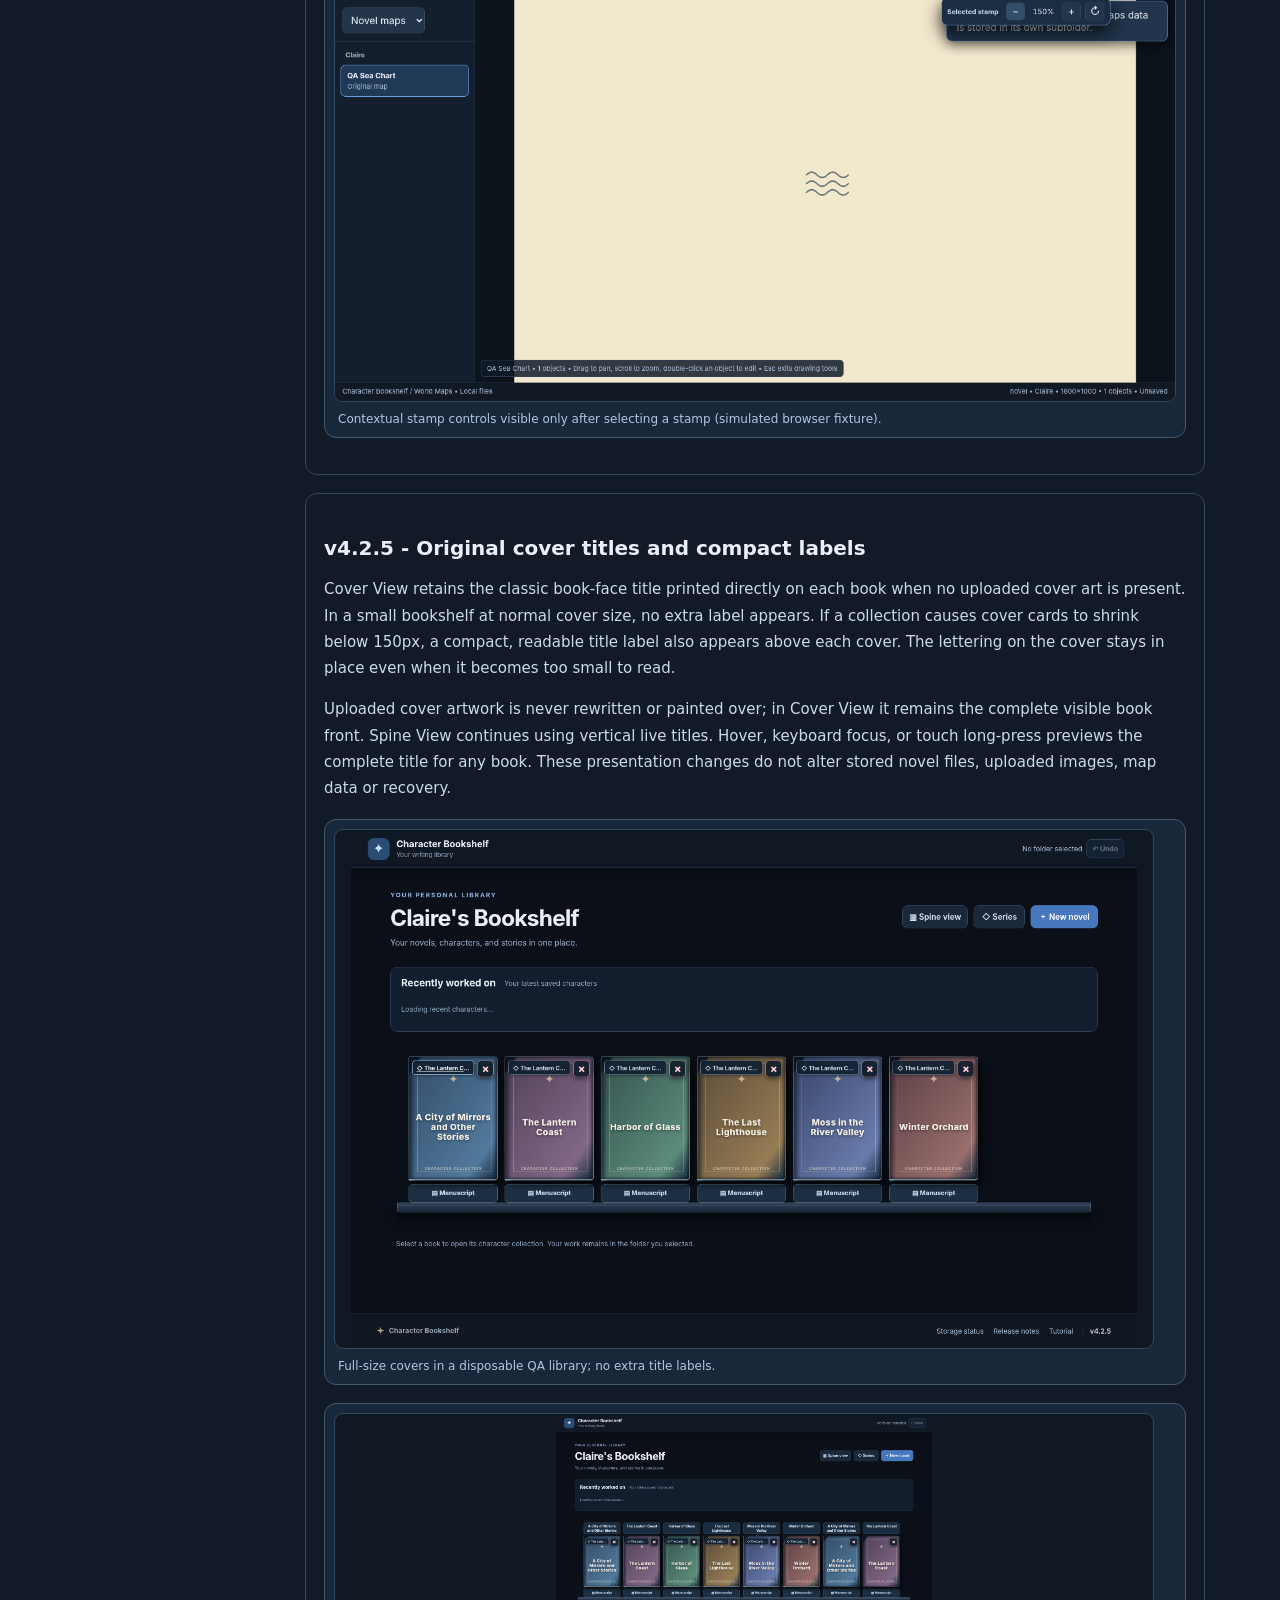
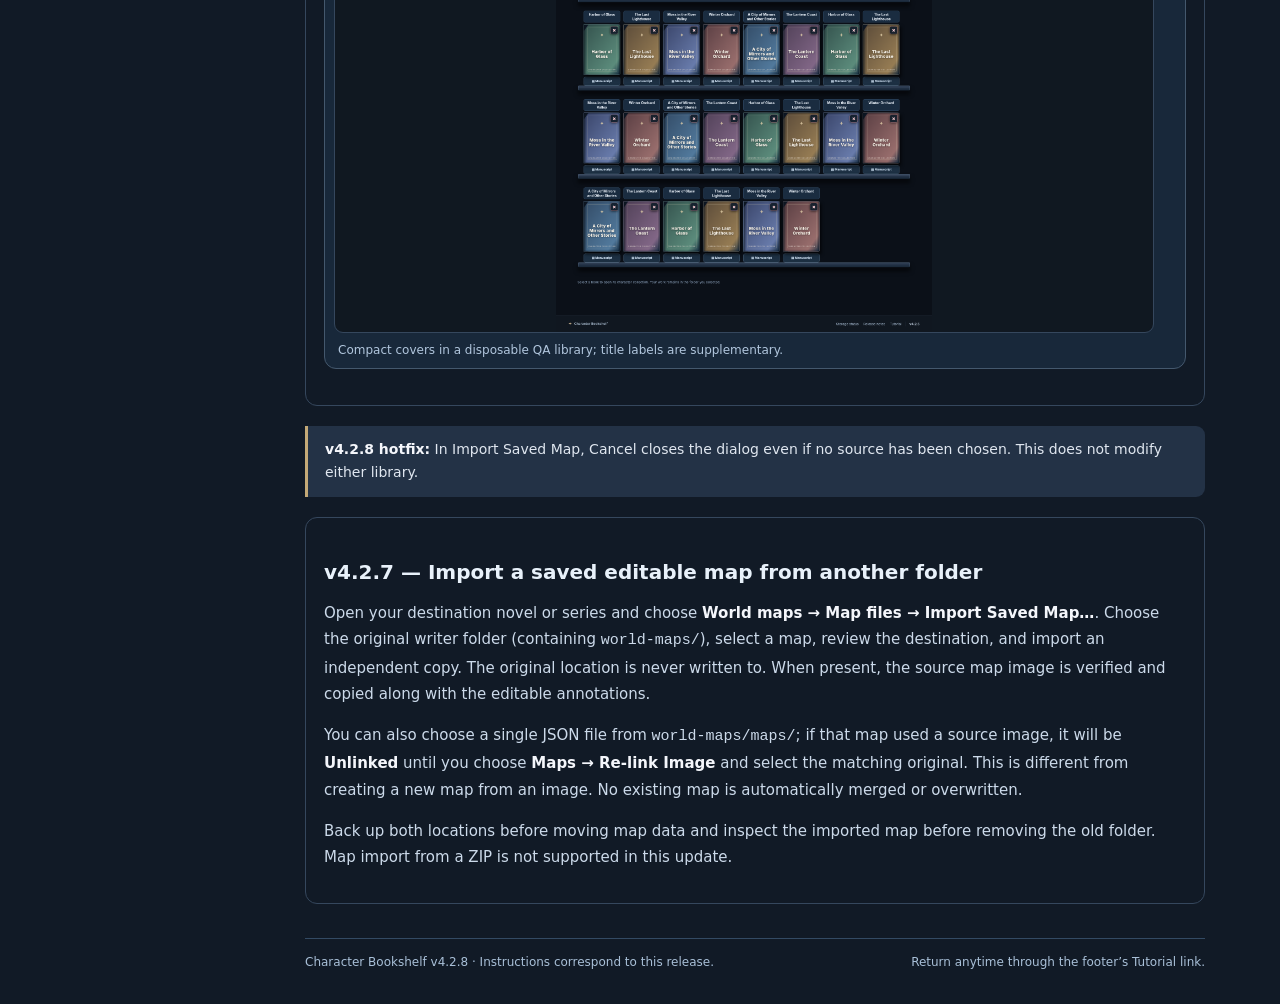
==== commit 5df6a272: "Add files via upload" ====
--- a/tutorial.html
+++ b/tutorial.html
@@ -21,7 +21,7 @@
 </style>
 </head>
 <body>
-<header class="tutorialHeader"><div class="tutorialBrand">✦ Character Bookshelf <span class="tutorialVersion">Tutorial · v4.2.6</span></div><button class="outlineBtn" id="tutorialPopOut" type="button">↗ Open in separate window</button></header>
+<header class="tutorialHeader"><div class="tutorialBrand">✦ Character Bookshelf <span class="tutorialVersion">Tutorial · v4.2.8</span></div><button class="outlineBtn" id="tutorialPopOut" type="button">↗ Open in separate window</button></header>
 <div class="tutorialLayout"><nav id="tutorialNav" aria-label="Tutorial topics">
   <h2>TOPICS</h2>
   <a href="#welcome" data-topic="welcome">Getting Started</a>
@@ -139,7 +139,7 @@
 <figure style="margin:18px 0"><img src="tutorial-assets/bookshelf-covers-v424-qa.png" alt="v4.2.4 cover view with title ribbons on disposable sample novels" style="width:100%;max-width:820px;border:1px solid #35475d;border-radius:9px"><figcaption>Cover View - disposable browser test library, not a live writer library.</figcaption></figure>
 <figure style="margin:18px 0"><img src="tutorial-assets/bookshelf-spines-v424-qa.png" alt="v4.2.4 vertical titles in a dense bookshelf" style="width:100%;max-width:820px;border:1px solid #35475d;border-radius:9px"><figcaption>Spine View - vertical titles remain legible with imported cover art.</figcaption></figure>
 <figure style="margin:18px 0"><img src="tutorial-assets/world-maps-v424-qa.png" alt="v4.2.4 contextual stamp size controls displayed below the toolbar" style="width:100%;max-width:850px;border:1px solid #35475d;border-radius:9px"><figcaption>Contextual stamp controls visible only after selecting a stamp (simulated browser fixture).</figcaption></figure></section>
-<section class="guideSection" id="bookshelf-v425" style="padding:18px;border:1px solid #35475d;border-radius:12px;margin:18px 0"><h2>v4.2.5 - Original cover titles and compact labels</h2><p>Cover View retains the classic book-face title printed directly on each book when no uploaded cover art is present. In a small bookshelf at normal cover size, no extra label appears. If a collection causes cover cards to shrink below 150px, a compact, readable title label also appears above each cover. The lettering on the cover stays in place even when it becomes too small to read.</p><p>Uploaded cover artwork is never rewritten or painted over; in Cover View it remains the complete visible book front. Spine View continues using vertical live titles. Hover, keyboard focus, or touch long-press previews the complete title for any book. These presentation changes do not alter stored novel files, uploaded images, map data or recovery.</p><figure style="margin:18px 0"><img src="tutorial-assets/bookshelf-standard-v425-qa.png" alt="Six-book sample bookshelf showing title lettering inside full-size covers" style="width:100%;max-width:820px;border:1px solid #35475d;border-radius:9px"><figcaption>Full-size covers in a disposable QA library; no extra title labels.</figcaption></figure><figure style="margin:18px 0"><img src="tutorial-assets/bookshelf-compact-v425-qa.png" alt="Thirty-book sample bookshelf with readable compact title labels and original titles retained on the book faces" style="width:100%;max-width:820px;border:1px solid #35475d;border-radius:9px"><figcaption>Compact covers in a disposable QA library; title labels are supplementary.</figcaption></figure></section><section class="guideSection" id="world-maps-v427" style="padding:18px;border:1px solid #35475d;border-radius:12px;margin:18px 0"><h2>v4.2.7 — Import a saved editable map from another folder</h2><p>Open your destination novel or series and choose <strong>World maps → Map files → Import Saved Map…</strong>. Choose the original writer folder (containing <code>world-maps/</code>), select a map, review the destination, and import an independent copy. The original location is never written to. When present, the source map image is verified and copied along with the editable annotations.</p><p>You can also choose a single JSON file from <code>world-maps/maps/</code>; if that map used a source image, it will be <strong>Unlinked</strong> until you choose <strong>Maps → Re-link Image</strong> and select the matching original. This is different from creating a new map from an image. No existing map is automatically merged or overwritten.</p><p>Back up both locations before moving map data and inspect the imported map before removing the old folder. Map import from a ZIP is not supported in this update.</p></section><div class="tutorialBottom"><span class="small">Character Bookshelf v4.2.7 · Instructions correspond to this release.</span><span class="small">Return anytime through the footer’s Tutorial link.</span></div>
+<section class="guideSection" id="bookshelf-v425" style="padding:18px;border:1px solid #35475d;border-radius:12px;margin:18px 0"><h2>v4.2.5 - Original cover titles and compact labels</h2><p>Cover View retains the classic book-face title printed directly on each book when no uploaded cover art is present. In a small bookshelf at normal cover size, no extra label appears. If a collection causes cover cards to shrink below 150px, a compact, readable title label also appears above each cover. The lettering on the cover stays in place even when it becomes too small to read.</p><p>Uploaded cover artwork is never rewritten or painted over; in Cover View it remains the complete visible book front. Spine View continues using vertical live titles. Hover, keyboard focus, or touch long-press previews the complete title for any book. These presentation changes do not alter stored novel files, uploaded images, map data or recovery.</p><figure style="margin:18px 0"><img src="tutorial-assets/bookshelf-standard-v425-qa.png" alt="Six-book sample bookshelf showing title lettering inside full-size covers" style="width:100%;max-width:820px;border:1px solid #35475d;border-radius:9px"><figcaption>Full-size covers in a disposable QA library; no extra title labels.</figcaption></figure><figure style="margin:18px 0"><img src="tutorial-assets/bookshelf-compact-v425-qa.png" alt="Thirty-book sample bookshelf with readable compact title labels and original titles retained on the book faces" style="width:100%;max-width:820px;border:1px solid #35475d;border-radius:9px"><figcaption>Compact covers in a disposable QA library; title labels are supplementary.</figcaption></figure></section><p class="guideNote"><strong>v4.2.8 hotfix:</strong> In Import Saved Map, Cancel closes the dialog even if no source has been chosen. This does not modify either library.</p><section class="guideSection" id="world-maps-v427" style="padding:18px;border:1px solid #35475d;border-radius:12px;margin:18px 0"><h2>v4.2.7 — Import a saved editable map from another folder</h2><p>Open your destination novel or series and choose <strong>World maps → Map files → Import Saved Map…</strong>. Choose the original writer folder (containing <code>world-maps/</code>), select a map, review the destination, and import an independent copy. The original location is never written to. When present, the source map image is verified and copied along with the editable annotations.</p><p>You can also choose a single JSON file from <code>world-maps/maps/</code>; if that map used a source image, it will be <strong>Unlinked</strong> until you choose <strong>Maps → Re-link Image</strong> and select the matching original. This is different from creating a new map from an image. No existing map is automatically merged or overwritten.</p><p>Back up both locations before moving map data and inspect the imported map before removing the old folder. Map import from a ZIP is not supported in this update.</p></section><div class="tutorialBottom"><span class="small">Character Bookshelf v4.2.8 · Instructions correspond to this release.</span><span class="small">Return anytime through the footer’s Tutorial link.</span></div>
 </main></div>
 <script>
 (function(){
